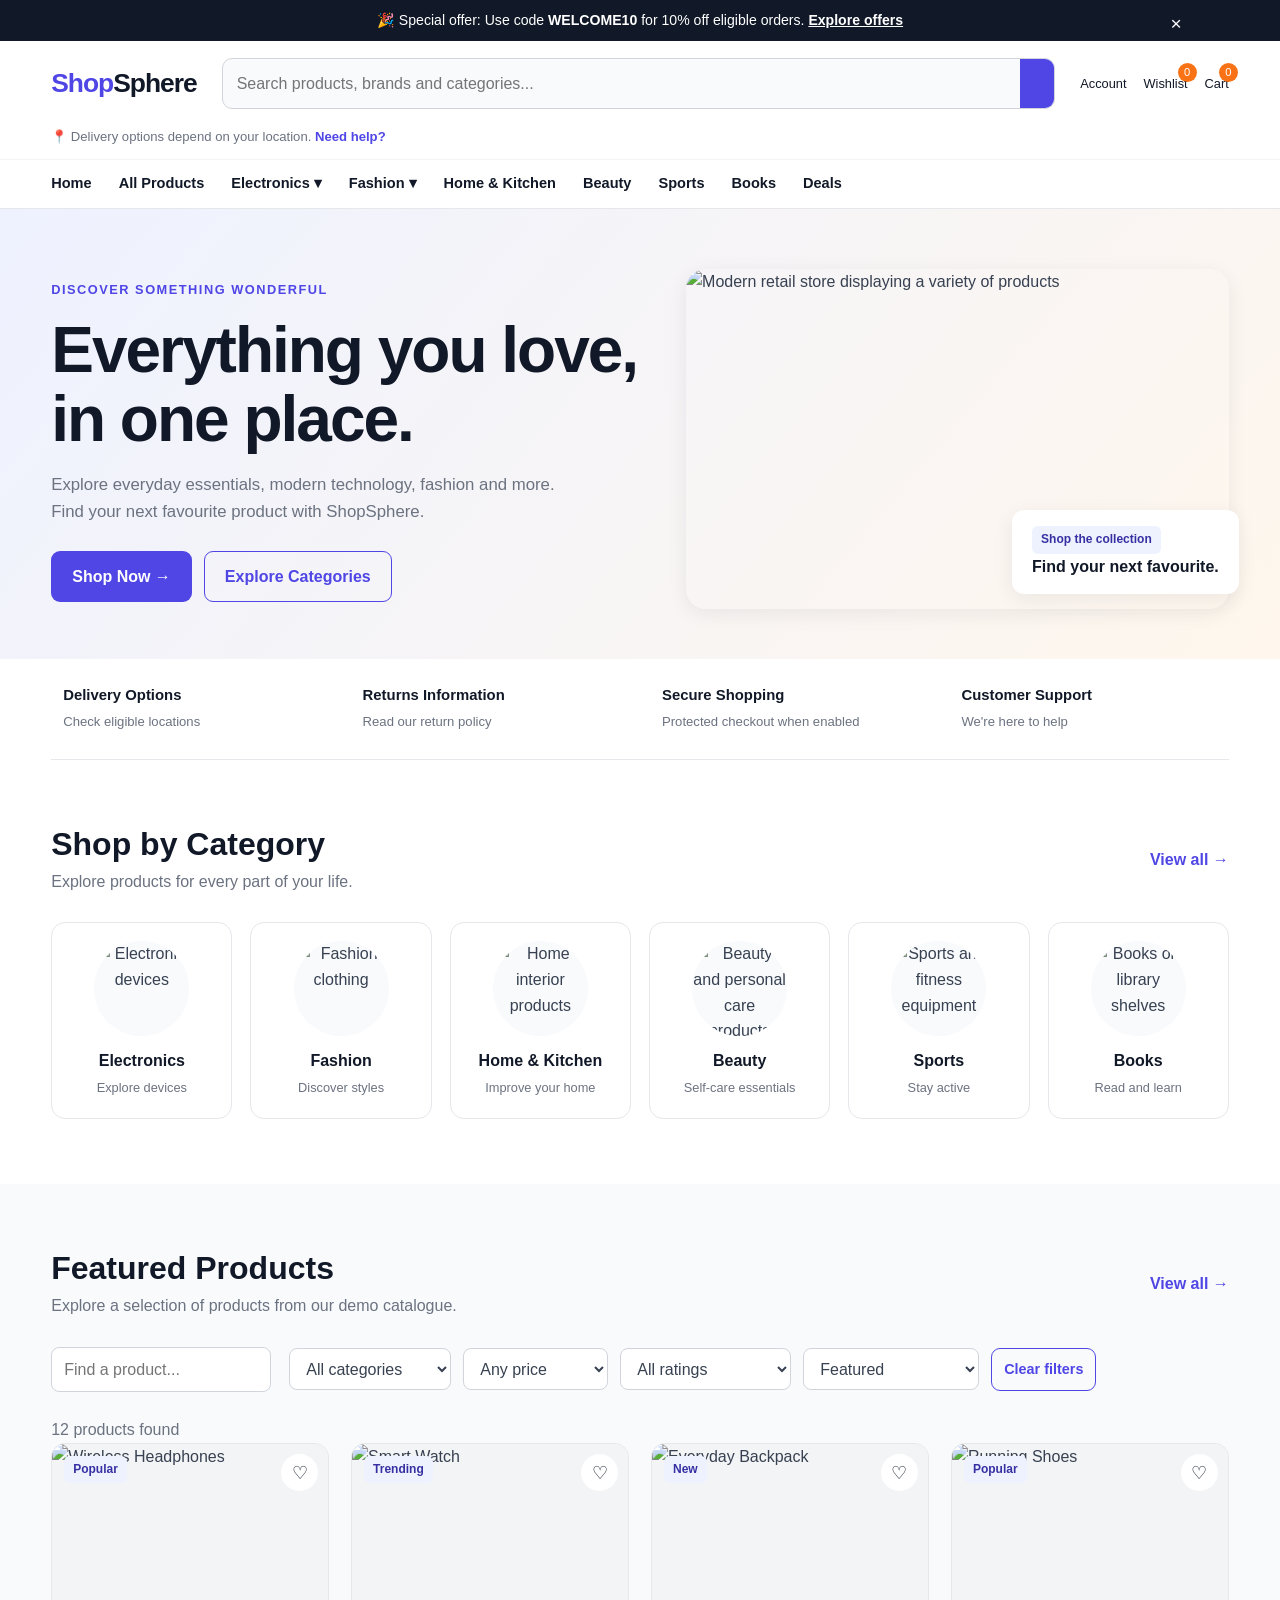
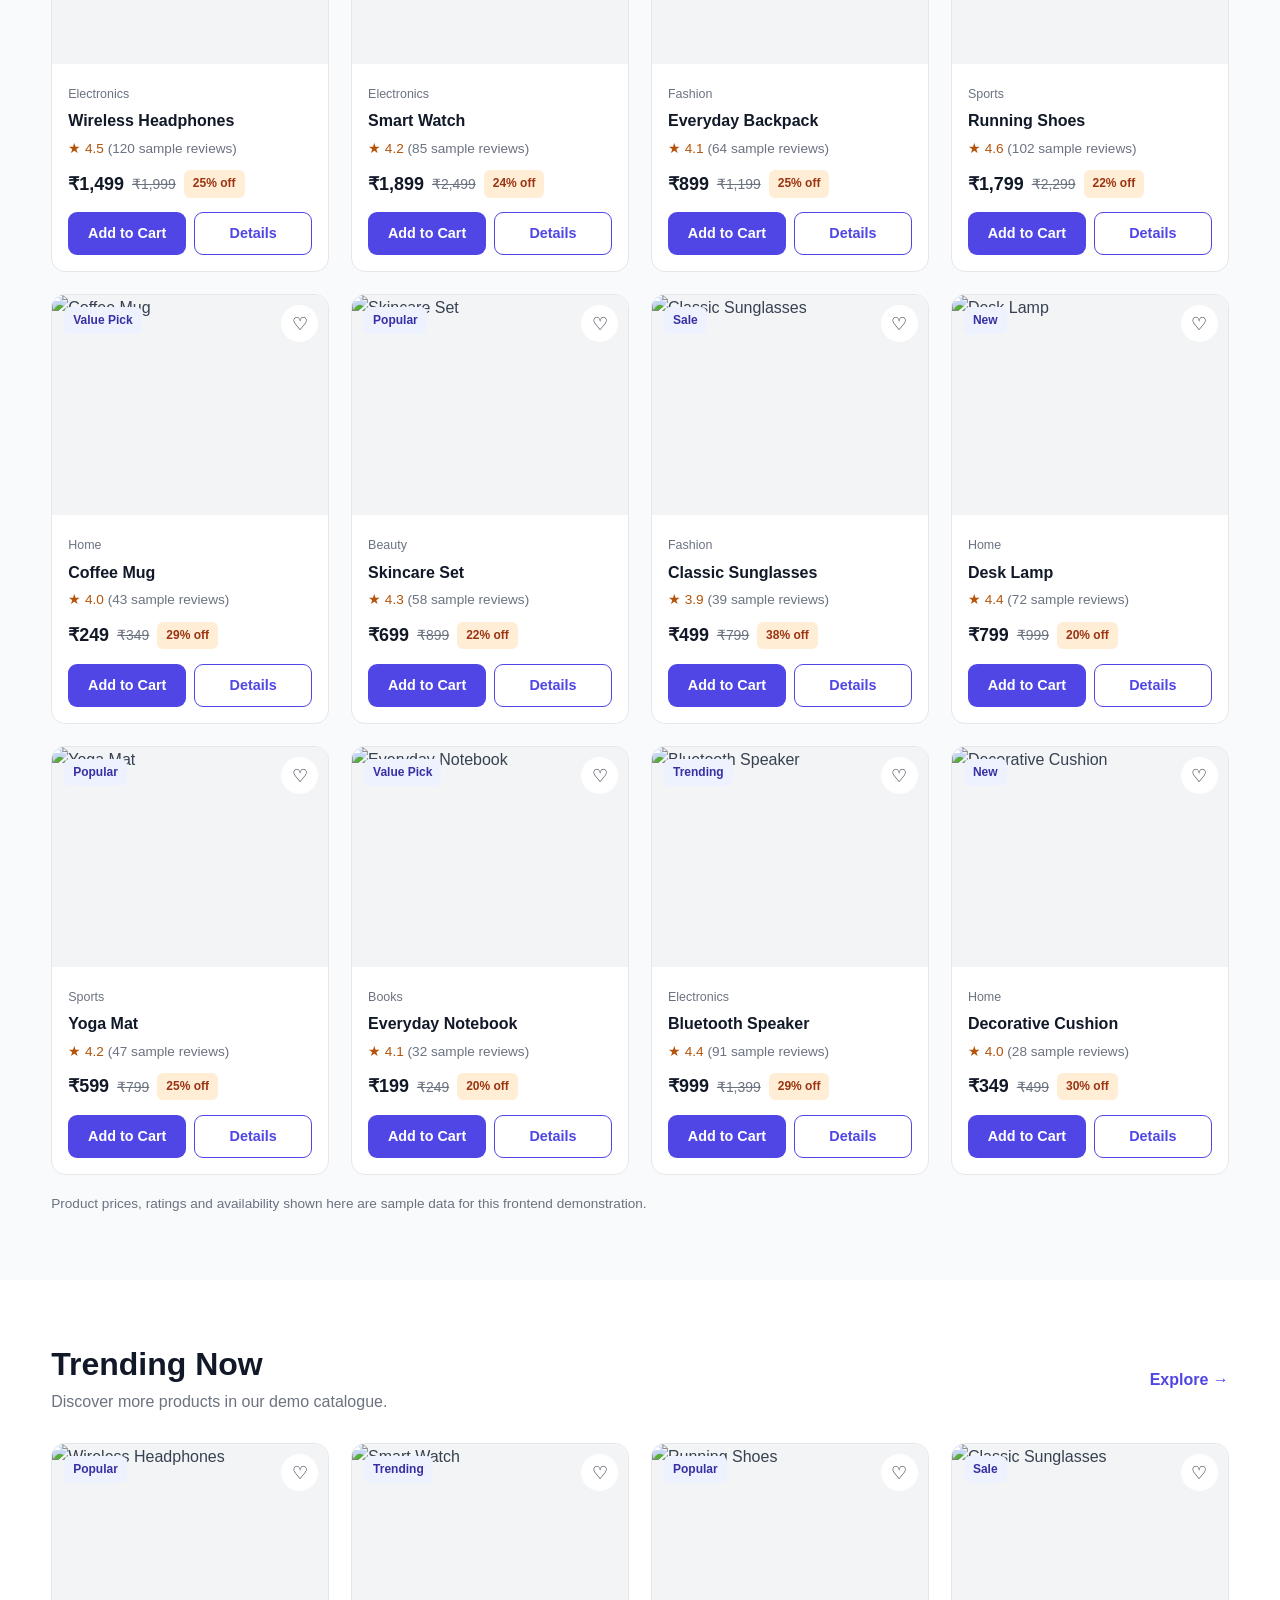
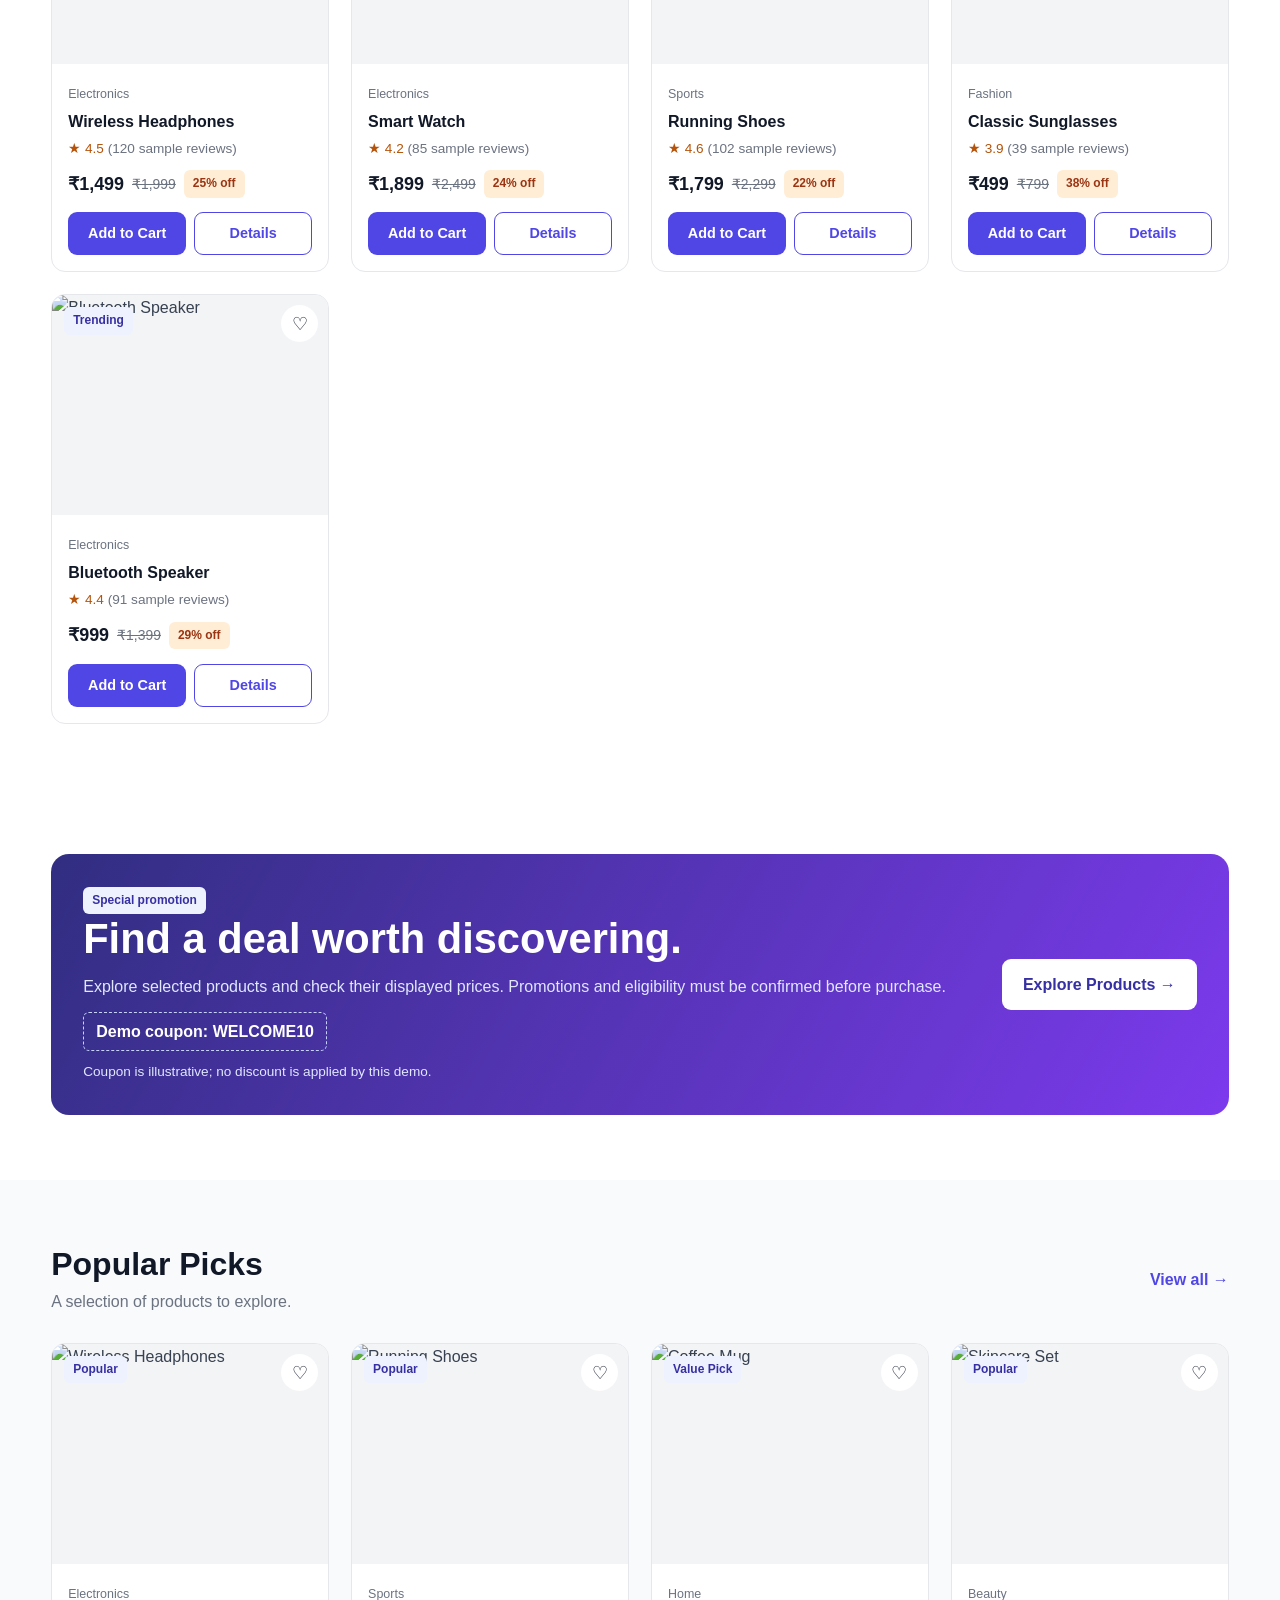
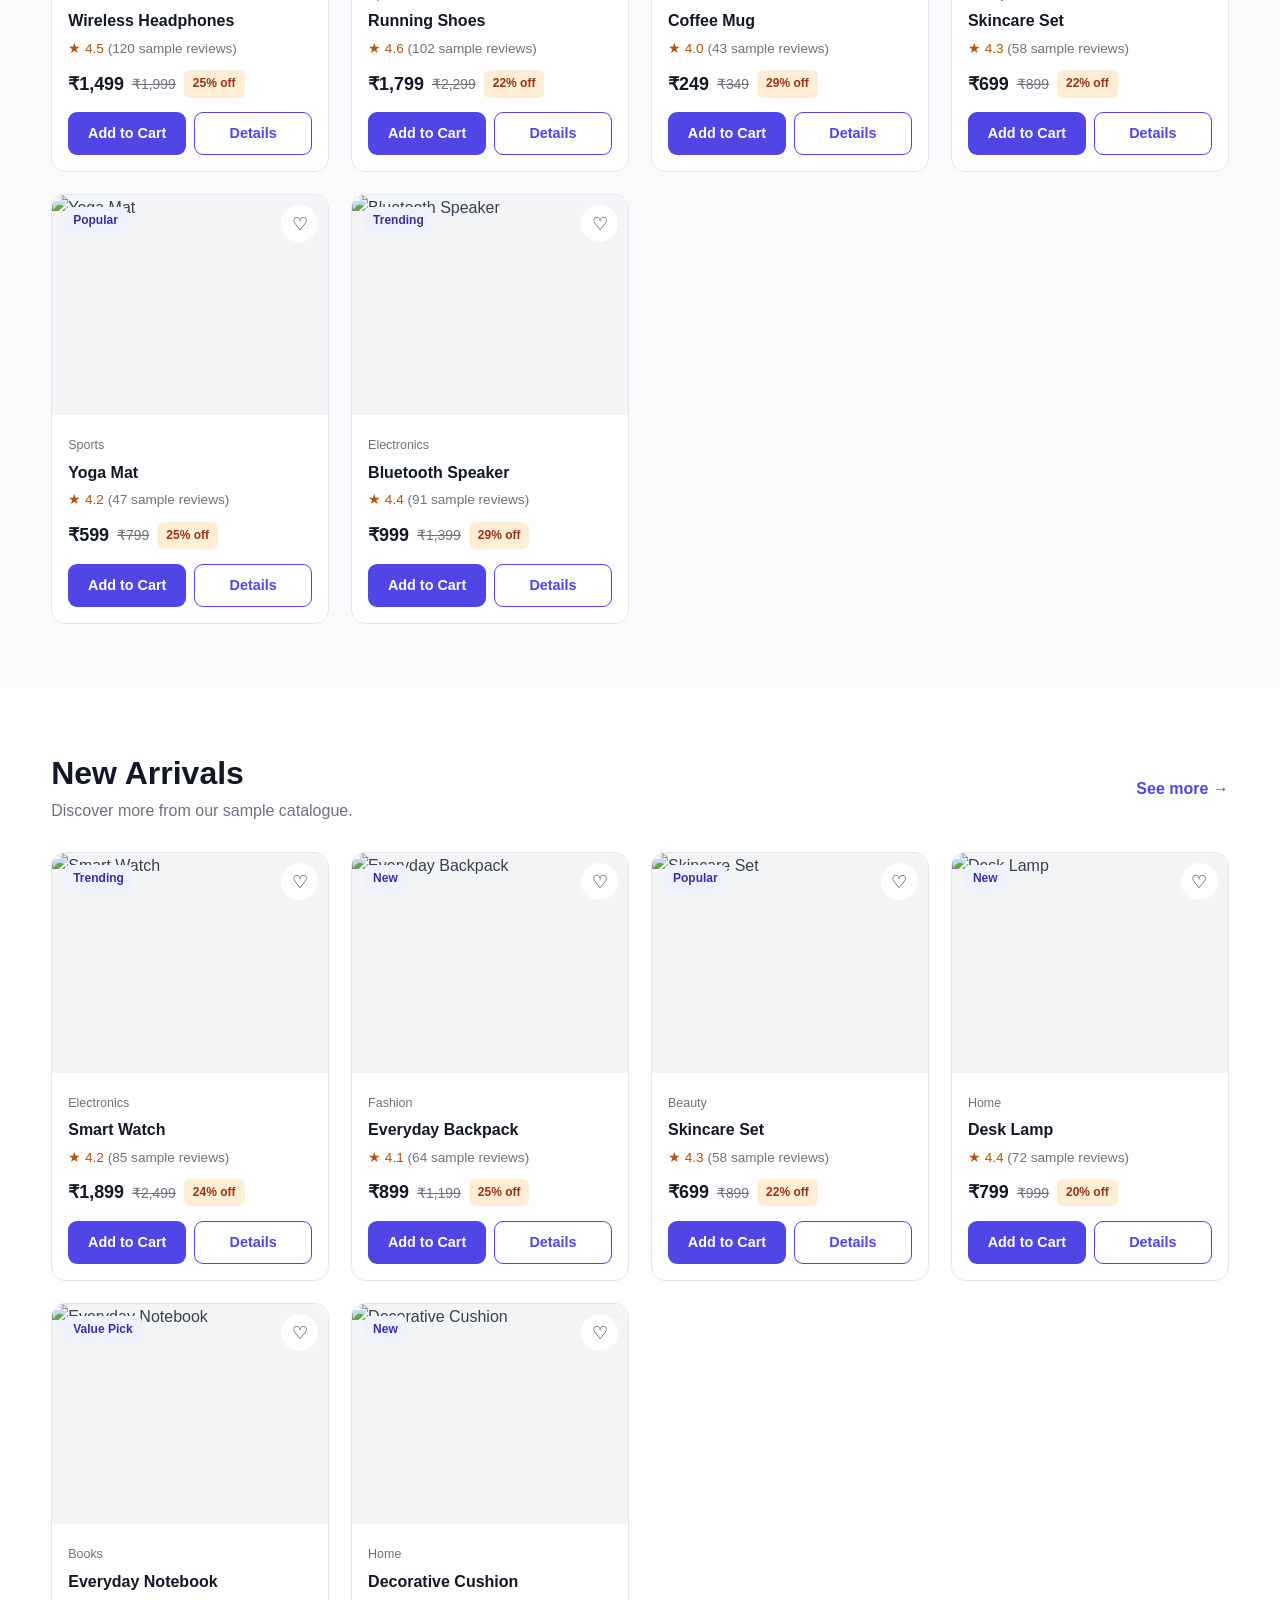
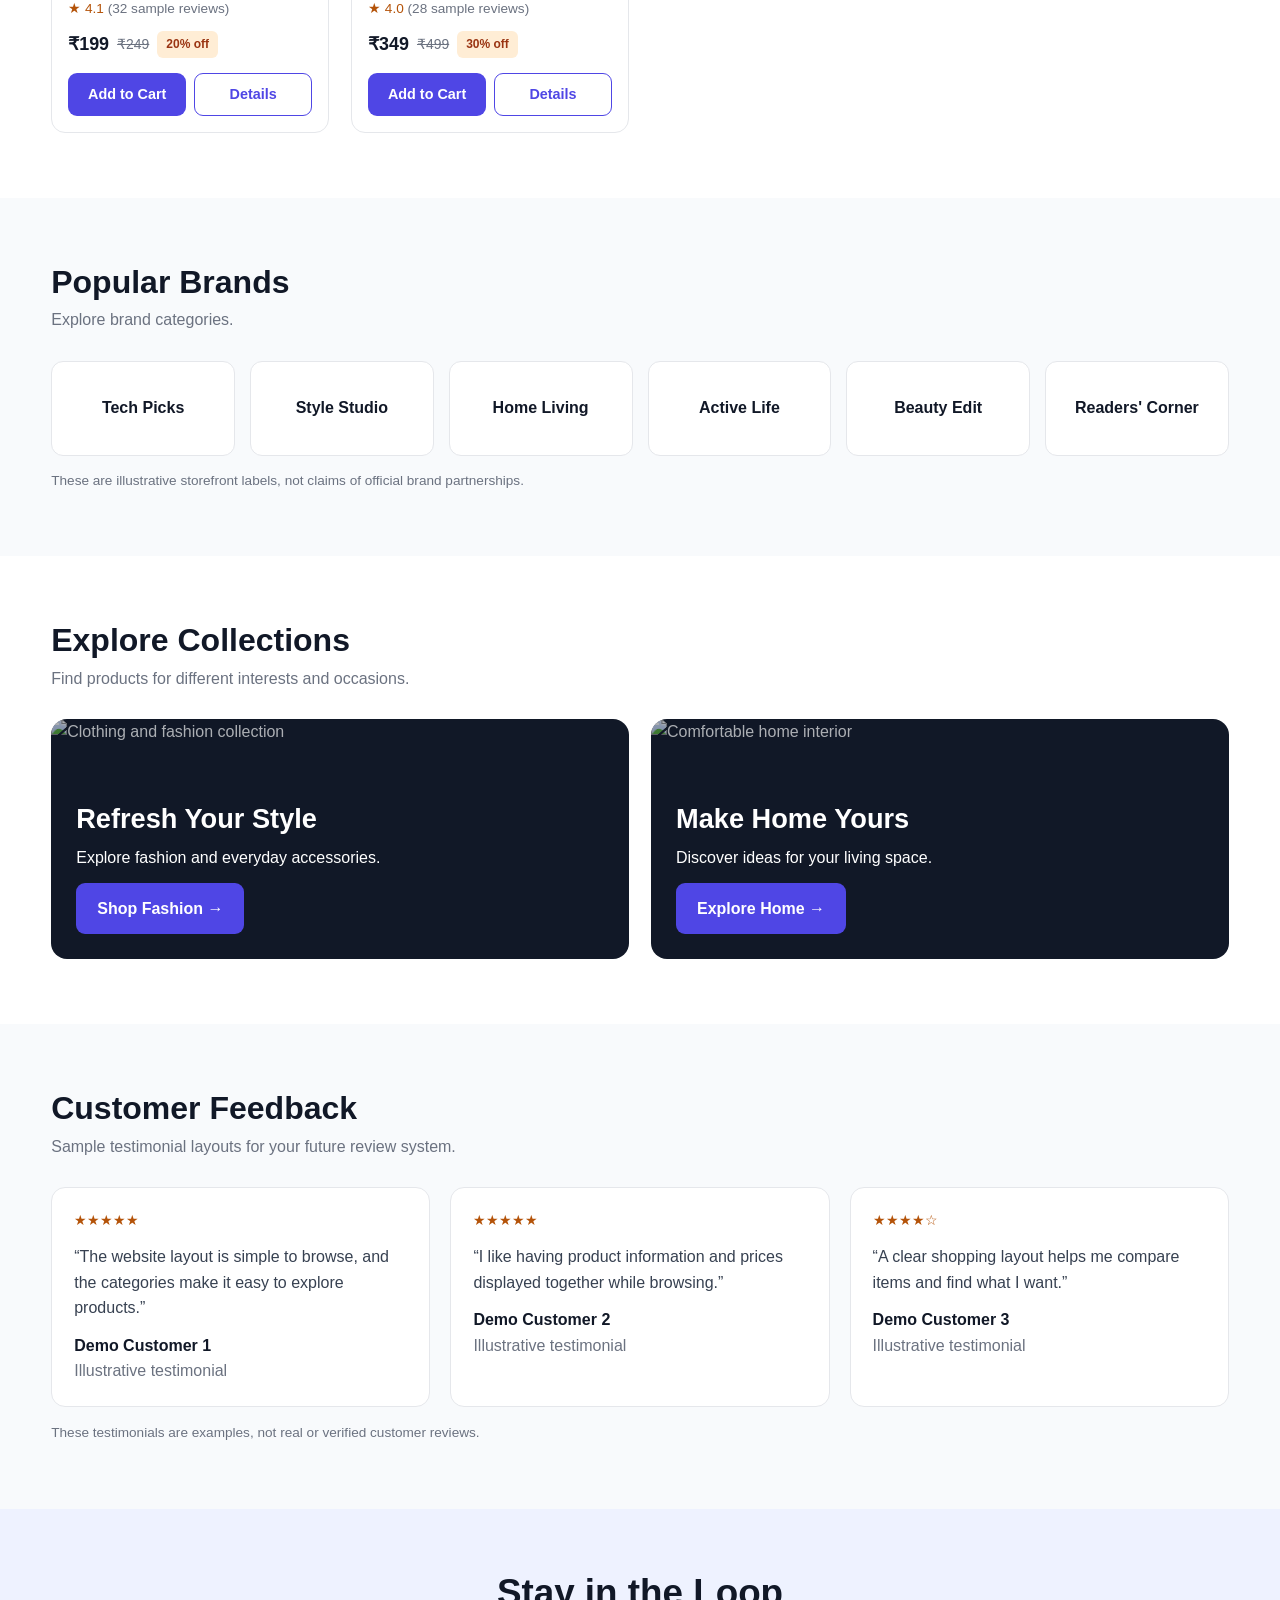
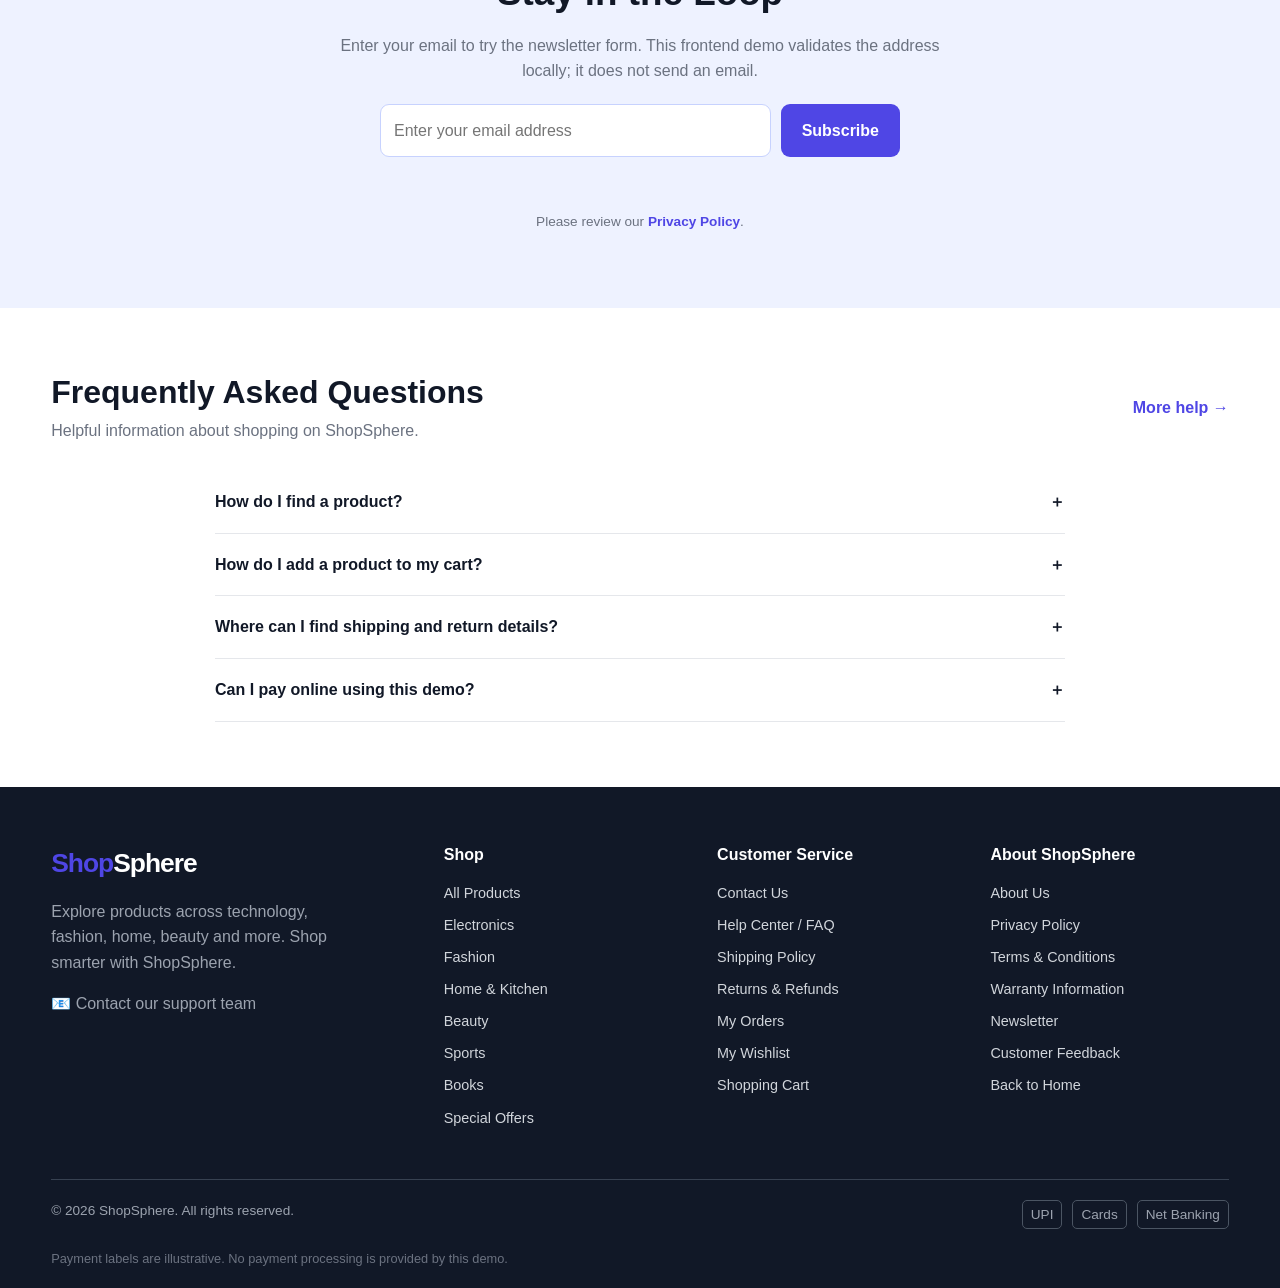
==== index.html @ 448cfe36 "Update index.html" ====
<!DOCTYPE html>
<html lang="en">
<head>
    
<script src="https://unpkg.com/lucide@latest"></script>
  <meta charset="UTF-8">
  <meta name="viewport" content="width=device-width, initial-scale=1.0">
  <meta name="description" content="ShopSphere - Discover electronics, fashion, home essentials, beauty products and more at great prices.">
  <meta name="theme-color" content="#111827">
  <title>ShopSphere | Shop Everything You Love</title>
  <link rel="icon" href="assets/favicon.png" type="image/png">

  <style>
    /* =========================
       1. GLOBAL FOUNDATION
    ========================= */
    :root {
      --primary: #4f46e5;
      --primary-dark: #3730a3;
      --secondary: #f97316;
      --dark: #111827;
      --text: #374151;
      --muted: #6b7280;
      --light: #f8fafc;
      --border: #e5e7eb;
      --white: #ffffff;
      --success: #15803d;
      --danger: #dc2626;
      --radius: 14px;
      --shadow: 0 5px 20px rgba(15, 23, 42, 0.07);
    }

    * {
      box-sizing: border-box;
      margin: 0;
      padding: 0;
    }

    html {
      scroll-behavior: smooth;
      scroll-padding-top: 100px;
    }

    body {
      font-family: Arial, Helvetica, sans-serif;
      color: var(--text);
      background: var(--white);
      line-height: 1.6;
    }

    body, button, input, select {
      font-size: 16px;
    }

    img {
      display: block;
      max-width: 100%;
    }

    a {
      color: inherit;
      text-decoration: none;
    }

    button, input, select {
      font: inherit;
    }

    button {
      cursor: pointer;
    }

    button:focus-visible,
    a:focus-visible,
    input:focus-visible,
    select:focus-visible {
      outline: 3px solid #818cf8;
      outline-offset: 3px;
    }

    .container {
      width: min(1200px, 92%);
      margin-inline: auto;
    }

    .section {
      padding: 65px 0;
    }

    .section-heading {
      display: flex;
      justify-content: space-between;
      align-items: center;
      gap: 15px;
      margin-bottom: 28px;
    }

    .section-heading h2 {
      color: var(--dark);
      font-size: clamp(1.45rem, 3vw, 2rem);
      line-height: 1.2;
    }

    .section-heading p {
      color: var(--muted);
      margin-top: 6px;
    }

    .text-link {
      color: var(--primary);
      font-weight: 700;
      white-space: nowrap;
    }

    .text-link:hover {
      text-decoration: underline;
    }

    .btn {
      display: inline-flex;
      align-items: center;
      justify-content: center;
      gap: 8px;
      padding: 12px 20px;
      border: 1px solid transparent;
      border-radius: 9px;
      background: var(--primary);
      color: var(--white);
      font-weight: 700;
      transition: background .2s, transform .2s;
    }

    .btn:hover {
      background: var(--primary-dark);
      transform: translateY(-1px);
    }

    .btn-outline {
      background: transparent;
      color: var(--primary);
      border-color: var(--primary);
    }

    .btn-outline:hover {
      background: var(--primary);
      color: white;
    }

    .btn-small {
      padding: 9px 12px;
      font-size: .9rem;
    }

    .badge {
      display: inline-block;
      padding: 4px 9px;
      border-radius: 6px;
      background: #eef2ff;
      color: var(--primary-dark);
      font-size: .75rem;
      font-weight: 700;
    }

    .sale-badge {
      background: #ffedd5;
      color: #9a3412;
    }

    .muted {
      color: var(--muted);
    }

    .hidden {
      display: none !important;
    }

    .sr-only {
      position: absolute;
      width: 1px;
      height: 1px;
      padding: 0;
      margin: -1px;
      overflow: hidden;
      clip: rect(0, 0, 0, 0);
      white-space: nowrap;
      border: 0;
    }

    /* =========================
       2. ANNOUNCEMENT BAR
    ========================= */
    .announcement {
      padding: 9px 4%;
      text-align: center;
      background: var(--dark);
      color: white;
      font-size: .88rem;
    }

    .announcement a {
      text-decoration: underline;
      font-weight: 700;
    }

    .announcement-inner {
      position: relative;
      padding-inline: 28px;
    }

    .announcement-close {
      position: absolute;
      right: 0;
      top: 0;
      border: 0;
      color: white;
      background: transparent;
      font-size: 1.2rem;
    }

    /* =========================
       3. HEADER AND SEARCH
    ========================= */
    .site-header {
      position: sticky;
      top: 0;
      z-index: 100;
      background: white;
      border-bottom: 1px solid var(--border);
    }

    .header-main {
      display: flex;
      align-items: center;
      gap: 25px;
      padding-block: 17px;
    }

    .logo {
      flex-shrink: 0;
      color: var(--primary);
      font-size: 1.65rem;
      font-weight: 900;
      letter-spacing: -1px;
    }

    .logo span {
      color: var(--dark);
    }

    .search-wrap {
      position: relative;
      flex: 1;
    }

    .search-form {
      display: flex;
      border: 1px solid #d1d5db;
      border-radius: 10px;
      overflow: hidden;
      background: #f9fafb;
    }

    .search-form input {
      width: 100%;
      min-width: 0;
      padding: 12px 14px;
      border: 0;
      outline: 0;
      background: transparent;
    }

    .search-form button {
      padding: 0 17px;
      border: 0;
      background: var(--primary);
      color: white;
    }

    .search-suggestions {
      position: absolute;
      top: calc(100% + 5px);
      left: 0;
      right: 0;
      z-index: 120;
      background: white;
      border: 1px solid var(--border);
      border-radius: 10px;
      box-shadow: var(--shadow);
      overflow: hidden;
    }

    .suggestion {
      display: block;
      width: 100%;
      padding: 12px 15px;
      text-align: left;
      background: white;
      border: 0;
    }

    .suggestion:hover {
      background: var(--light);
    }

    .header-actions {
      display: flex;
      align-items: center;
      gap: 17px;
    }

    .header-action {
      position: relative;
      display: flex;
      flex-direction: column;
      align-items: center;
      gap: 2px;
      font-size: .8rem;
      color: var(--dark);
    }

    .header-action .action-icon {
      font-size: 1.35rem;
    }

    .count {
      position: absolute;
      top: -9px;
      right: -9px;
      min-width: 19px;
      height: 19px;
      padding-inline: 4px;
      border-radius: 50px;
      background: var(--secondary);
      color: white;
      text-align: center;
      line-height: 19px;
      font-size: .7rem;
    }

    .mobile-menu-toggle {
      display: none;
      border: 0;
      background: transparent;
      font-size: 1.5rem;
    }

    .delivery-strip {
      padding-bottom: 12px;
      color: var(--muted);
      font-size: .82rem;
    }

    /* =========================
       4. CATEGORY NAVIGATION
    ========================= */
    .category-nav {
      border-top: 1px solid #f3f4f6;
    }

    .nav-inner {
      display: flex;
      align-items: center;
      gap: 27px;
      min-height: 48px;
    }

    .nav-inner > a,
    .nav-dropdown > button {
      padding-block: 12px;
      color: var(--dark);
      font-size: .91rem;
      font-weight: 600;
    }

    .nav-inner a:hover,
    .nav-dropdown > button:hover {
      color: var(--primary);
    }

    .nav-dropdown {
      position: relative;
    }

    .nav-dropdown > button {
      background: transparent;
      border: 0;
    }

    .mega-menu {
      position: absolute;
      top: 100%;
      left: 0;
      z-index: 110;
      display: none;
      min-width: 230px;
      padding: 15px;
      background: white;
      border: 1px solid var(--border);
      border-radius: 10px;
      box-shadow: var(--shadow);
    }

    .mega-menu a {
      display: block;
      padding: 8px;
    }

    .nav-dropdown:hover .mega-menu,
    .nav-dropdown:focus-within .mega-menu,
    .nav-dropdown.open .mega-menu {
      display: block;
    }

    /* =========================
       5. HERO BANNER
    ========================= */
    .hero {
      padding: 35px 0 25px;
      background: linear-gradient(130deg, #eef2ff, #fff7ed);
    }

    .hero-content {
      display: grid;
      grid-template-columns: 1.05fr .95fr;
      align-items: center;
      gap: 35px;
      min-height: 390px;
    }

    .hero-copy .eyebrow {
      display: inline-block;
      margin-bottom: 15px;
      color: var(--primary);
      font-weight: 800;
      text-transform: uppercase;
      letter-spacing: 1.5px;
      font-size: .8rem;
    }

    .hero h1 {
      max-width: 600px;
      color: var(--dark);
      font-size: clamp(2.3rem, 5vw, 4.2rem);
      line-height: 1.08;
      letter-spacing: -2px;
    }

    .hero p {
      max-width: 520px;
      margin: 18px 0 25px;
      color: var(--muted);
      font-size: 1.05rem;
    }

    .hero-buttons {
      display: flex;
      flex-wrap: wrap;
      gap: 12px;
    }

    .hero-visual {
      position: relative;
      min-height: 300px;
      display: grid;
      place-items: center;
    }

    .hero-visual img {
      width: 100%;
      height: 340px;
      object-fit: cover;
      border-radius: 20px;
      box-shadow: var(--shadow);
    }

    .hero-offer {
      position: absolute;
      right: -10px;
      bottom: 15px;
      padding: 15px 20px;
      border-radius: 12px;
      background: white;
      box-shadow: var(--shadow);
      color: var(--dark);
      font-weight: 800;
    }

    /* =========================
       6. BENEFITS STRIP
    ========================= */
    .benefits {
      display: grid;
      grid-template-columns: repeat(4, 1fr);
      gap: 20px;
      padding-block: 25px;
      border-bottom: 1px solid var(--border);
    }

    .benefit {
      display: flex;
      align-items: center;
      gap: 12px;
    }

    .benefit-icon {
      font-size: 1.65rem;
    }

    .benefit strong {
      display: block;
      color: var(--dark);
      font-size: .93rem;
    }

    .benefit span:last-child {
      color: var(--muted);
      font-size: .82rem;
    }

    /* =========================
       7. CATEGORY CARDS
    ========================= */
    .category-grid {
      display: grid;
      grid-template-columns: repeat(6, minmax(0, 1fr));
      gap: 18px;
    }

    .category-card {
      padding: 18px 10px;
      text-align: center;
      border: 1px solid var(--border);
      border-radius: var(--radius);
      transition: transform .2s, box-shadow .2s;
    }

    .category-card:hover {
      transform: translateY(-4px);
      box-shadow: var(--shadow);
    }

    .category-card img {
      width: 95px;
      height: 95px;
      margin: 0 auto 12px;
      object-fit: cover;
      border-radius: 50%;
      background: var(--light);
    }

    .category-card strong {
      display: block;
      color: var(--dark);
    }

    .category-card span {
      color: var(--muted);
      font-size: .8rem;
    }

    /* =========================
       8. PRODUCTS AND FILTERS
    ========================= */
    .soft-section {
      background: var(--light);
    }

    .product-controls {
      display: flex;
      flex-wrap: wrap;
      gap: 12px;
      align-items: center;
      margin-bottom: 25px;
    }

    .product-controls input,
    .product-controls select {
      min-height: 42px;
      padding: 9px 12px;
      border: 1px solid #d1d5db;
      border-radius: 8px;
      background: white;
      color: var(--text);
    }

    .product-controls input {
      width: min(100%, 220px);
    }

    .product-grid {
      display: grid;
      grid-template-columns: repeat(4, minmax(0, 1fr));
      gap: 22px;
    }

    .product-card {
      position: relative;
      min-width: 0;
      overflow: hidden;
      border: 1px solid var(--border);
      border-radius: var(--radius);
      background: white;
      transition: transform .2s, box-shadow .2s;
    }

    .product-card:hover {
      transform: translateY(-4px);
      box-shadow: var(--shadow);
    }

    .product-image-wrap {
      position: relative;
      overflow: hidden;
      background: #f3f4f6;
    }

    .product-image {
      width: 100%;
      height: 220px;
      object-fit: cover;
      transition: transform .3s;
    }

    .product-card:hover .product-image {
      transform: scale(1.04);
    }

    .product-badge {
      position: absolute;
      top: 12px;
      left: 12px;
    }

    .wishlist-button {
      position: absolute;
      top: 10px;
      right: 10px;
      width: 37px;
      height: 37px;
      display: grid;
      place-items: center;
      border: 0;
      border-radius: 50%;
      background: white;
      color: var(--dark);
      font-size: 1.15rem;
    }

    .wishlist-button.active {
      color: #dc2626;
    }

    .product-info {
      padding: 16px;
    }

    .product-category {
      color: var(--muted);
      font-size: .78rem;
      text-transform: capitalize;
    }

    .product-name {
      margin: 5px 0;
      color: var(--dark);
      font-size: 1rem;
      line-height: 1.4;
    }

    .product-name a:hover {
      color: var(--primary);
    }

    .rating {
      color: #b45309;
      font-size: .85rem;
    }

    .rating span {
      color: var(--muted);
    }

    .product-price {
      display: flex;
      flex-wrap: wrap;
      align-items: center;
      gap: 8px;
      margin: 10px 0 14px;
    }

    .current-price {
      color: var(--dark);
      font-size: 1.12rem;
      font-weight: 800;
    }

    .old-price {
      color: var(--muted);
      font-size: .87rem;
      text-decoration: line-through;
    }

    .product-actions {
      display: flex;
      gap: 8px;
    }

    .product-actions .btn {
      flex: 1;
    }

    .empty-state {
      padding: 35px 10px;
      text-align: center;
      color: var(--muted);
    }

    .empty-state h3 {
      color: var(--dark);
      margin-bottom: 8px;
    }

    /* =========================
       9. FLASH SALE
    ========================= */
    .sale-banner {
      display: grid;
      grid-template-columns: 1fr auto;
      align-items: center;
      gap: 25px;
      padding: 32px;
      border-radius: 18px;
      background: linear-gradient(120deg, #312e81, #7c3aed);
      color: white;
    }

    .sale-banner h2 {
      font-size: clamp(1.7rem, 4vw, 2.6rem);
      line-height: 1.2;
    }

    .sale-banner p {
      margin-top: 10px;
      color: #e0e7ff;
    }

    .sale-banner .btn {
      background: white;
      color: var(--primary-dark);
    }

    .coupon {
      display: inline-block;
      margin-top: 12px;
      padding: 6px 12px;
      border: 1px dashed #c7d2fe;
      border-radius: 6px;
      font-weight: 800;
    }

    /* =========================
       10. BRANDS
    ========================= */
    .brand-grid {
      display: grid;
      grid-template-columns: repeat(6, 1fr);
      gap: 15px;
    }

    .brand-card {
      display: grid;
      place-items: center;
      min-height: 95px;
      padding: 15px;
      border: 1px solid var(--border);
      border-radius: 12px;
      background: white;
      color: var(--dark);
      font-size: 1rem;
      font-weight: 800;
      text-align: center;
    }

    .brand-card:hover {
      border-color: var(--primary);
      color: var(--primary);
    }

    /* =========================
       11. COLLECTION BANNERS
    ========================= */
    .collection-grid {
      display: grid;
      grid-template-columns: repeat(2, minmax(0, 1fr));
      gap: 22px;
    }

    .collection-card {
      position: relative;
      min-height: 240px;
      display: flex;
      align-items: end;
      padding: 25px;
      overflow: hidden;
      border-radius: 16px;
      color: white;
      background: var(--dark);
    }

    .collection-card img {
      position: absolute;
      inset: 0;
      width: 100%;
      height: 100%;
      object-fit: cover;
      opacity: .65;
      transition: transform .3s;
    }

    .collection-card:hover img {
      transform: scale(1.04);
    }

    .collection-copy {
      position: relative;
      z-index: 1;
    }

    .collection-copy h3 {
      font-size: 1.7rem;
    }

    .collection-copy p {
      margin: 5px 0 12px;
    }

    /* =========================
       12. REVIEWS
    ========================= */
    .review-grid {
      display: grid;
      grid-template-columns: repeat(3, minmax(0, 1fr));
      gap: 20px;
    }

    .review-card {
      padding: 22px;
      border: 1px solid var(--border);
      border-radius: var(--radius);
      background: white;
    }

    .review-card blockquote {
      margin: 12px 0;
      color: var(--text);
    }

    .review-author {
      color: var(--dark);
      font-weight: 700;
    }

    /* =========================
       13. NEWSLETTER
    ========================= */
    .newsletter {
      padding: 55px 20px;
      background: #eef2ff;
      text-align: center;
    }

    .newsletter h2 {
      color: var(--dark);
      font-size: clamp(1.6rem, 3vw, 2.3rem);
    }

    .newsletter p {
      max-width: 600px;
      margin: 10px auto 20px;
      color: var(--muted);
    }

    .newsletter-form {
      display: flex;
      gap: 10px;
      width: min(100%, 520px);
      margin: 0 auto;
    }

    .newsletter-form input {
      flex: 1;
      min-width: 0;
      padding: 13px;
      border: 1px solid #c7d2fe;
      border-radius: 9px;
      background: white;
    }

    .form-message {
      min-height: 24px;
      margin-top: 12px;
      font-size: .9rem;
    }

    /* =========================
       14. FAQ
    ========================= */
    .faq-list {
      max-width: 850px;
      margin: 0 auto;
    }

    .faq-item {
      border-bottom: 1px solid var(--border);
    }

    .faq-question {
      width: 100%;
      display: flex;
      justify-content: space-between;
      gap: 20px;
      padding: 18px 0;
      border: 0;
      background: transparent;
      color: var(--dark);
      text-align: left;
      font-weight: 700;
    }

    .faq-answer {
      padding: 0 0 18px;
      color: var(--muted);
    }

    /* =========================
       15. FOOTER
    ========================= */
    .site-footer {
      padding-top: 55px;
      background: #111827;
      color: #d1d5db;
    }

    .footer-grid {
      display: grid;
      grid-template-columns: 1.5fr repeat(3, 1fr);
      gap: 35px;
      padding-bottom: 40px;
    }

    .footer-brand .logo span {
      color: white;
    }

    .footer-brand p {
      max-width: 300px;
      margin-top: 15px;
      color: #9ca3af;
    }

    .footer-column h3 {
      margin-bottom: 15px;
      color: white;
      font-size: 1rem;
    }

    .footer-column a {
      display: block;
      width: fit-content;
      margin: 9px 0;
      color: #d1d5db;
      font-size: .9rem;
    }

    .footer-column a:hover {
      color: white;
      text-decoration: underline;
    }

    .footer-bottom {
      display: flex;
      justify-content: space-between;
      flex-wrap: wrap;
      gap: 15px;
      padding: 20px 0;
      border-top: 1px solid #374151;
      color: #9ca3af;
      font-size: .85rem;
    }

    .payment-methods {
      display: flex;
      flex-wrap: wrap;
      gap: 10px;
    }

    .payment-methods span {
      padding: 3px 8px;
      border: 1px solid #4b5563;
      border-radius: 5px;
    }

    .back-to-top {
      position: fixed;
      right: 20px;
      bottom: 20px;
      z-index: 90;
      width: 45px;
      height: 45px;
      border: 0;
      border-radius: 50%;
      background: var(--primary);
      color: white;
      font-size: 1.3rem;
      box-shadow: var(--shadow);
    }

    .toast {
      position: fixed;
      left: 50%;
      bottom: 25px;
      z-index: 200;
      max-width: 90%;
      padding: 12px 20px;
      border-radius: 10px;
      background: var(--dark);
      color: white;
      box-shadow: var(--shadow);
      transform: translateX(-50%);
    }

    /* =========================
       16. RESPONSIVE DESIGN
    ========================= */
    @media (max-width: 1000px) {
      .header-main {
        gap: 15px;
      }

      .header-actions {
        gap: 12px;
      }

      .header-action .action-label {
        display: none;
      }

      .category-grid {
        grid-template-columns: repeat(3, 1fr);
      }

      .product-grid {
        grid-template-columns: repeat(3, minmax(0, 1fr));
      }

      .brand-grid {
        grid-template-columns: repeat(3, 1fr);
      }

      .nav-inner {
        gap: 17px;
      }
    }

    @media (max-width: 700px) {
      .section {
        padding: 45px 0;
      }

      .header-main {
        flex-wrap: wrap;
      }

      .logo {
        font-size: 1.4rem;
      }

      .mobile-menu-toggle {
        display: block;
      }

      .header-actions {
        margin-left: auto;
      }

      .search-wrap {
        order: 3;
        flex-basis: 100%;
      }

      .delivery-strip {
        display: none;
      }

      .category-nav {
        display: none;
      }

      .category-nav.mobile-open {
        display: block;
      }

      .nav-inner {
        align-items: stretch;
        flex-direction: column;
        gap: 0;
        padding-block: 10px;
      }

      .nav-inner > a,
      .nav-dropdown > button {
        display: block;
        width: 100%;
        padding: 10px 0;
        text-align: left;
      }

      .mega-menu {
        position: static;
        box-shadow: none;
        border-radius: 0;
      }

      .hero-content {
        grid-template-columns: 1fr;
        gap: 25px;
        padding-block: 15px;
      }

      .hero-visual img {
        height: 260px;
      }

      .hero-offer {
        right: 8px;
      }

      .benefits {
        grid-template-columns: repeat(2, 1fr);
        gap: 20px 12px;
      }

      .product-grid {
        grid-template-columns: repeat(2, minmax(0, 1fr));
        gap: 12px;
      }

      .product-image {
        height: 175px;
      }

      .product-info {
        padding: 11px;
      }

      .product-actions {
        flex-direction: column;
      }

      .category-grid {
        grid-template-columns: repeat(3, minmax(0, 1fr));
        gap: 10px;
      }

      .category-card img {
        width: 65px;
        height: 65px;
      }

      .sale-banner {
        grid-template-columns: 1fr;
        padding: 25px;
      }

      .collection-grid,
      .review-grid {
        grid-template-columns: 1fr;
      }

      .footer-grid {
        grid-template-columns: repeat(2, minmax(0, 1fr));
        gap: 25px;
      }

      .footer-brand {
        grid-column: 1 / -1;
      }

      .newsletter-form {
        flex-direction: column;
      }
    }

    @media (max-width: 380px) {
      .header-actions {
        gap: 10px;
      }

      .header-action .action-icon {
        font-size: 1.15rem;
      }

      .product-grid {
        grid-template-columns: 1fr;
      }

      .product-image {
        height: 240px;
      }

      .category-grid {
        grid-template-columns: repeat(2, 1fr);
      }

      .brand-grid {
        grid-template-columns: repeat(2, 1fr);
      }

      .footer-grid {
        grid-template-columns: 1fr;
      }
    }

    @media (prefers-reduced-motion: reduce) {
      *,
      *::before,
      *::after {
        scroll-behavior: auto !important;
        transition-duration: .01ms !important;
        animation-duration: .01ms !important;
      }
    }
  </style>
</head>

<body>
  <a class="sr-only" href="#main-content">Skip to main content</a>

  <!-- 1. ANNOUNCEMENT BAR -->
  <div class="announcement" id="announcement">
    <div class="container announcement-inner">
      🎉 Special offer: Use code <strong>WELCOME10</strong> for 10% off eligible orders.
      <a href="#deals">Explore offers</a>
      <button class="announcement-close" id="close-announcement"
        aria-label="Close announcement">×</button>
    </div>
  </div>

  <!-- 2. HEADER -->
  <header class="site-header">
    <div class="container header-main">
      <button class="mobile-menu-toggle" id="mobile-menu-toggle"
        aria-label="Open navigation menu" aria-expanded="false"
        aria-controls="category-nav">☰</button>

      <a href="index.html" class="logo" aria-label="ShopSphere homepage">
        Shop<span>Sphere</span>
      </a>

      <div class="search-wrap">
        <form class="search-form" id="search-form" role="search">
          <label class="sr-only" for="site-search">Search products</label>
          <input id="site-search" type="search"
            placeholder="Search products, brands and categories..."
            autocomplete="off">
         <button type="submit" aria-label="Search">
  <i data-lucide="search"></i>
</button>
        </form>
        <div class="search-suggestions hidden" id="search-suggestions"
          role="listbox" aria-label="Search suggestions"></div>
      </div>

      <div class="header-actions">
        <a href="login.html" class="header-action" aria-label="Account">
          <span class="action-icon">
  <i data-lucide="user-round"></i>
</span>
          <span class="action-label">Account</span>
        </a>

        <a href="wishlist.html" class="header-action" aria-label="Wishlist">
         <span class="action-icon">
  <i data-lucide="heart"></i>
</span>
          <span class="count" id="wishlist-count">0</span>
          <span class="action-label">Wishlist</span>
        </a>

        <a href="cart.html" class="header-action" aria-label="Shopping cart">
         <span class="action-icon">
  <i data-lucide="shopping-cart"></i>
</span>
          <span class="count" id="cart-count">0</span>
          <span class="action-label">Cart</span>
        </a>
      </div>
    </div>

    <div class="container delivery-strip">
      📍 Delivery options depend on your location.
      <a href="contact.html" class="text-link">Need help?</a>
    </div>

    <!-- 3. CATEGORY NAVIGATION -->
    <nav class="category-nav" id="category-nav"
      aria-label="Main navigation">
      <div class="container nav-inner">
        <a href="index.html" aria-current="page">Home</a>
        <a href="products.html">All Products</a>

        <div class="nav-dropdown">
          <button type="button" aria-expanded="false">Electronics ▾</button>
          <div class="mega-menu">
            <a href="products.html?category=electronics">All Electronics</a>
            <a href="products.html?category=electronics">Headphones</a>
            <a href="products.html?category=electronics">Smart Devices</a>
            <a href="products.html?category=electronics">Accessories</a>
          </div>
        </div>

        <div class="nav-dropdown">
          <button type="button" aria-expanded="false">Fashion ▾</button>
          <div class="mega-menu">
            <a href="products.html?category=fashion">All Fashion</a>
            <a href="products.html?category=fashion">Men's Fashion</a>
            <a href="products.html?category=fashion">Women's Fashion</a>
            <a href="products.html?category=fashion">Bags and Accessories</a>
          </div>
        </div>

        <a href="products.html?category=home">Home & Kitchen</a>
        <a href="products.html?category=beauty">Beauty</a>
        <a href="products.html?category=sports">Sports</a>
        <a href="products.html?category=books">Books</a>
        <a href="#deals">Deals</a>
      </div>
    </nav>
  </header>

  <main id="main-content">
    <!-- 4. HERO BANNER -->
    <section class="hero" aria-labelledby="hero-title">
      <div class="container hero-content">
        <div class="hero-copy">
          <span class="eyebrow">Discover something wonderful</span>
          <h1 id="hero-title">Everything you love, in one place.</h1>
          <p>
            Explore everyday essentials, modern technology, fashion and more.
            Find your next favourite product with ShopSphere.
          </p>
          <div class="hero-buttons">
            <a href="#featured" class="btn">Shop Now →</a>
            <a href="#categories" class="btn btn-outline">
              Explore Categories
            </a>
          </div>
        </div>

        <div class="hero-visual">
          <img
            src="https://images.unsplash.com/photo-1441986300917-64674bd600d8?auto=format&fit=crop&w=1000&q=80"
            alt="Modern retail store displaying a variety of products"
            fetchpriority="high">
          <div class="hero-offer">
            <span class="badge">Shop the collection</span>
            <div>Find your next favourite.</div>
          </div>
        </div>
      </div>
    </section>

    <!-- 5. SHOPPING BENEFITS -->
    <div class="container benefits" aria-label="Shopping benefits">
      <div class="benefit">
        <span class="benefit-icon"><i data-lucide="truck"></i></span>
        <div>
          <strong>Delivery Options</strong>
          <span>Check eligible locations</span>
        </div>
      </div>
      <div class="benefit">
       <span class="benefit-icon"><i data-lucide="package-check"></i></span>
        <div>
          <strong>Returns Information</strong>
          <span>Read our return policy</span>
        </div>
      </div>
      <div class="benefit">
        <span class="benefit-icon"><i data-lucide="shield-check"></i></span>
        <div>
          <strong>Secure Shopping</strong>
          <span>Protected checkout when enabled</span>
        </div>
      </div>
      <div class="benefit">
        <span class="benefit-icon"><i data-lucide="messages-square"></i></span>
        <div>
          <strong>Customer Support</strong>
          <span>We're here to help</span>
        </div>
      </div>
    </div>

    <!-- 6. SHOPPING CATEGORIES -->
    <section class="section container" id="categories"
      aria-labelledby="categories-title">
      <div class="section-heading">
        <div>
          <h2 id="categories-title">Shop by Category</h2>
          <p>Explore products for every part of your life.</p>
        </div>
        <a class="text-link" href="products.html">View all →</a>
      </div>

      <div class="category-grid">
        <a class="category-card" href="products.html?category=electronics">
          <img loading="lazy"
            src="https://images.unsplash.com/photo-1498049794561-7780e7231661?auto=format&fit=crop&w=300&q=80"
            alt="Electronic devices">
          <strong>Electronics</strong>
          <span>Explore devices</span>
        </a>

        <a class="category-card" href="products.html?category=fashion">
          <img loading="lazy"
            src="https://images.unsplash.com/photo-1483985988355-763728e1935b?auto=format&fit=crop&w=300&q=80"
            alt="Fashion clothing">
          <strong>Fashion</strong>
          <span>Discover styles</span>
        </a>

        <a class="category-card" href="products.html?category=home">
          <img loading="lazy"
            src="https://images.unsplash.com/photo-1616486338812-3dadae4b4ace?auto=format&fit=crop&w=300&q=80"
            alt="Home interior products">
          <strong>Home & Kitchen</strong>
          <span>Improve your home</span>
        </a>

        <a class="category-card" href="products.html?category=beauty">
          <img loading="lazy"
            src="https://images.unsplash.com/photo-1596462502278-27bfdc403348?auto=format&fit=crop&w=300&q=80"
            alt="Beauty and personal care products">
          <strong>Beauty</strong>
          <span>Self-care essentials</span>
        </a>

        <a class="category-card" href="products.html?category=sports">
          <img loading="lazy"
            src="https://images.unsplash.com/photo-1517836357463-d25dfeac3438?auto=format&fit=crop&w=300&q=80"
            alt="Sports and fitness equipment">
          <strong>Sports</strong>
          <span>Stay active</span>
        </a>

        <a class="category-card" href="products.html?category=books">
          <img loading="lazy"
            src="https://images.unsplash.com/photo-1507842217343-583bb7270b66?auto=format&fit=crop&w=300&q=80"
            alt="Books on library shelves">
          <strong>Books</strong>
          <span>Read and learn</span>
        </a>
      </div>
    </section>

    <!-- 7. FEATURED PRODUCTS -->
    <section class="section soft-section" id="featured"
      aria-labelledby="featured-title">
      <div class="container">
        <div class="section-heading">
          <div>
            <h2 id="featured-title">Featured Products</h2>
            <p>Explore a selection of products from our demo catalogue.</p>
          </div>
          <a href="products.html" class="text-link">View all →</a>
        </div>

        <div class="product-controls" aria-label="Product filters">
          <label>
            <span class="sr-only">Search products by name</span>
            <input id="product-search" type="search"
              placeholder="Find a product...">
          </label>

          <label>
            <span class="sr-only">Filter by category</span>
            <select id="category-filter">
              <option value="all">All categories</option>
              <option value="electronics">Electronics</option>
              <option value="fashion">Fashion</option>
              <option value="home">Home & Kitchen</option>
              <option value="beauty">Beauty</option>
              <option value="sports">Sports</option>
              <option value="books">Books</option>
            </select>
          </label>

          <label>
            <span class="sr-only">Maximum price in rupees</span>
            <select id="price-filter">
              <option value="all">Any price</option>
              <option value="500">Under ₹500</option>
              <option value="1000">Under ₹1,000</option>
              <option value="2000">Under ₹2,000</option>
              <option value="5000">Under ₹5,000</option>
            </select>
          </label>

          <label>
            <span class="sr-only">Minimum rating</span>
            <select id="rating-filter">
              <option value="0">All ratings</option>
              <option value="3">3 stars & above</option>
              <option value="4">4 stars & above</option>
              <option value="4.5">4.5 stars & above</option>
            </select>
          </label>

          <label>
            <span class="sr-only">Sort products</span>
            <select id="sort-products">
              <option value="featured">Featured</option>
              <option value="price-low">Price: Low to High</option>
              <option value="price-high">Price: High to Low</option>
              <option value="rating">Highest Rating</option>
              <option value="name">Name: A to Z</option>
            </select>
          </label>

          <button type="button" class="btn btn-outline btn-small"
            id="clear-filters">Clear filters</button>
        </div>

        <p id="results-count" class="muted" aria-live="polite"></p>

        <div class="product-grid" id="product-grid">
          <!-- JavaScript creates the demo product cards here. -->
        </div>

        <div id="products-empty" class="empty-state hidden">
          <h3>No products found</h3>
          <p>Try changing your search or removing some filters.</p>
          <button class="btn btn-outline" id="empty-clear-filters"
            type="button">Clear filters</button>
        </div>

        <p class="muted" style="margin-top:18px;font-size:.85rem">
          Product prices, ratings and availability shown here are sample data
          for this frontend demonstration.
        </p>
      </div>
    </section>

    <!-- 8. TRENDING PRODUCTS -->
    <section class="section container" id="trending">
      <div class="section-heading">
        <div>
          <h2>Trending Now</h2>
          <p>Discover more products in our demo catalogue.</p>
        </div>
        <a href="products.html?sort=trending" class="text-link">Explore →</a>
      </div>
      <div class="product-grid" id="trending-grid"></div>
    </section>

    <!-- 9. FLASH DEALS -->
    <section class="section container" id="deals">
      <div class="sale-banner">
        <div>
          <span class="badge">Special promotion</span>
          <h2>Find a deal worth discovering.</h2>
          <p>
            Explore selected products and check their displayed prices.
            Promotions and eligibility must be confirmed before purchase.
          </p>
          <div class="coupon">Demo coupon: WELCOME10</div>
          <p style="font-size:.85rem">
            Coupon is illustrative; no discount is applied by this demo.
          </p>
        </div>
        <a href="#featured" class="btn">Explore Products →</a>
      </div>
    </section>

    <!-- 10. BEST SELLERS -->
    <section class="section soft-section" id="best-sellers">
      <div class="container">
        <div class="section-heading">
          <div>
            <h2>Popular Picks</h2>
            <p>A selection of products to explore.</p>
          </div>
          <a href="products.html?sort=popular" class="text-link">
            View all →
          </a>
        </div>
        <div class="product-grid" id="popular-grid"></div>
      </div>
    </section>

    <!-- 11. NEW ARRIVALS -->
    <section class="section container" id="new-arrivals">
      <div class="section-heading">
        <div>
          <h2>New Arrivals</h2>
          <p>Discover more from our sample catalogue.</p>
        </div>
        <a href="products.html?sort=newest" class="text-link">See more →</a>
      </div>
      <div class="product-grid" id="new-grid"></div>
    </section>

    <!-- 12. POPULAR BRANDS -->
    <section class="section soft-section" id="brands">
      <div class="container">
        <div class="section-heading">
          <div>
            <h2>Popular Brands</h2>
            <p>Explore brand categories.</p>
          </div>
        </div>

        <div class="brand-grid">
          <a href="products.html?brand=tech" class="brand-card">Tech Picks</a>
          <a href="products.html?brand=style" class="brand-card">Style Studio</a>
          <a href="products.html?brand=home" class="brand-card">Home Living</a>
          <a href="products.html?brand=active" class="brand-card">Active Life</a>
          <a href="products.html?brand=beauty" class="brand-card">Beauty Edit</a>
          <a href="products.html?brand=books" class="brand-card">Readers' Corner</a>
        </div>
        <p class="muted" style="margin-top:14px;font-size:.85rem">
          These are illustrative storefront labels, not claims of official
          brand partnerships.
        </p>
      </div>
    </section>

    <!-- 13. COLLECTION BANNERS -->
    <section class="section container" id="collections">
      <div class="section-heading">
        <div>
          <h2>Explore Collections</h2>
          <p>Find products for different interests and occasions.</p>
        </div>
      </div>

      <div class="collection-grid">
        <article class="collection-card">
          <img loading="lazy"
            src="https://images.unsplash.com/photo-1490481651871-ab68de25d43d?auto=format&fit=crop&w=900&q=80"
            alt="Clothing and fashion collection">
          <div class="collection-copy">
            <h3>Refresh Your Style</h3>
            <p>Explore fashion and everyday accessories.</p>
            <a href="products.html?category=fashion" class="btn">
              Shop Fashion →
            </a>
          </div>
        </article>

        <article class="collection-card">
          <img loading="lazy"
            src="https://images.unsplash.com/photo-1494438639946-1ebd1d20bf85?auto=format&fit=crop&w=900&q=80"
            alt="Comfortable home interior">
          <div class="collection-copy">
            <h3>Make Home Yours</h3>
            <p>Discover ideas for your living space.</p>
            <a href="products.html?category=home" class="btn">
              Explore Home →
            </a>
          </div>
        </article>
      </div>
    </section>

    <!-- 14. CUSTOMER REVIEWS -->
    <section class="section soft-section" id="reviews">
      <div class="container">
        <div class="section-heading">
          <div>
            <h2>Customer Feedback</h2>
            <p>Sample testimonial layouts for your future review system.</p>
          </div>
        </div>

        <div class="review-grid">
          <article class="review-card">
            <div class="rating" aria-label="Example five-star rating">
              ★★★★★
            </div>
            <blockquote>
              “The website layout is simple to browse, and the categories
              make it easy to explore products.”
            </blockquote>
            <p class="review-author">Demo Customer 1</p>
            <span class="muted">Illustrative testimonial</span>
          </article>

          <article class="review-card">
            <div class="rating" aria-label="Example five-star rating">
              ★★★★★
            </div>
            <blockquote>
              “I like having product information and prices displayed
              together while browsing.”
            </blockquote>
            <p class="review-author">Demo Customer 2</p>
            <span class="muted">Illustrative testimonial</span>
          </article>

          <article class="review-card">
            <div class="rating" aria-label="Example four-star rating">
              ★★★★☆
            </div>
            <blockquote>
              “A clear shopping layout helps me compare items and find
              what I want.”
            </blockquote>
            <p class="review-author">Demo Customer 3</p>
            <span class="muted">Illustrative testimonial</span>
          </article>
        </div>
        <p class="muted" style="margin-top:15px;font-size:.85rem">
          These testimonials are examples, not real or verified customer reviews.
        </p>
      </div>
    </section>

    <!-- 15. NEWSLETTER -->
    <section class="newsletter" id="newsletter">
      <div class="container">
        <h2>Stay in the Loop</h2>
        <p>
          Enter your email to try the newsletter form. This frontend demo
          validates the address locally; it does not send an email.
        </p>

        <form class="newsletter-form" id="newsletter-form">
          <label class="sr-only" for="newsletter-email">Email address</label>
          <input type="email" id="newsletter-email"
            name="email" placeholder="Enter your email address"
            autocomplete="email" required>
          <button class="btn" type="submit">Subscribe</button>
        </form>
        <p class="form-message" id="newsletter-message"
          role="status" aria-live="polite"></p>
        <p style="font-size:.85rem">
          Please review our <a class="text-link"
            href="privacy.html">Privacy Policy</a>.
        </p>
      </div>
    </section>

    <!-- 16. FAQ -->
    <section class="section container" id="faq">
      <div class="section-heading">
        <div>
          <h2>Frequently Asked Questions</h2>
          <p>Helpful information about shopping on ShopSphere.</p>
        </div>
        <a href="faq.html" class="text-link">More help →</a>
      </div>

      <div class="faq-list">
        <article class="faq-item">
          <button class="faq-question" aria-expanded="false"
            aria-controls="faq-answer-1">
            How do I find a product?
            <span aria-hidden="true">＋</span>
          </button>
          <div class="faq-answer hidden" id="faq-answer-1">
            Use the search field, browse a category, or use the product
            filters on this homepage.
          </div>
        </article>

        <article class="faq-item">
          <button class="faq-question" aria-expanded="false"
            aria-controls="faq-answer-2">
            How do I add a product to my cart?
            <span aria-hidden="true">＋</span>
          </button>
          <div class="faq-answer hidden" id="faq-answer-2">
            Select Add to Cart on a product card. This demo stores a local
            cart list in your browser. It does not place an order.
          </div>
        </article>

        <article class="faq-item">
          <button class="faq-question" aria-expanded="false"
            aria-controls="faq-answer-3">
            Where can I find shipping and return details?
            <span aria-hidden="true">＋</span>
          </button>
          <div class="faq-answer hidden" id="faq-answer-3">
            Visit the Shipping Policy and Returns Policy links in the footer.
            Replace the example links with your actual policy pages.
          </div>
        </article>

        <article class="faq-item">
          <button class="faq-question" aria-expanded="false"
            aria-controls="faq-answer-4">
            Can I pay online using this demo?
            <span aria-hidden="true">＋</span>
          </button>
          <div class="faq-answer hidden" id="faq-answer-4">
            No. This is a frontend demonstration. Real payments require a
            trusted payment provider, server-side order verification and
            secure backend processing.
          </div>
        </article>
      </div>
    </section>
  </main>

  <!-- 17. FOOTER -->
  <footer class="site-footer" id="footer">
    <div class="container">
      <div class="footer-grid">
        <div class="footer-brand">
          <a href="index.html" class="logo">
            Shop<span>Sphere</span>
          </a>
          <p>
            Explore products across technology, fashion, home, beauty
            and more. Shop smarter with ShopSphere.
          </p>
          <p>
            <a href="contact.html">📧 Contact our support team</a>
          </p>
        </div>

        <div class="footer-column">
          <h3>Shop</h3>
          <a href="products.html">All Products</a>
          <a href="products.html?category=electronics">Electronics</a>
          <a href="products.html?category=fashion">Fashion</a>
          <a href="products.html?category=home">Home & Kitchen</a>
          <a href="products.html?category=beauty">Beauty</a>
          <a href="products.html?category=sports">Sports</a>
          <a href="products.html?category=books">Books</a>
          <a href="#deals">Special Offers</a>
        </div>

        <div class="footer-column">
          <h3>Customer Service</h3>
          <a href="contact.html">Contact Us</a>
          <a href="faq.html">Help Center / FAQ</a>
          <a href="shipping.html">Shipping Policy</a>
          <a href="returns.html">Returns & Refunds</a>
          <a href="orders.html">My Orders</a>
          <a href="wishlist.html">My Wishlist</a>
          <a href="cart.html">Shopping Cart</a>
        </div>

        <div class="footer-column">
          <h3>About ShopSphere</h3>
          <a href="about.html">About Us</a>
          <a href="privacy.html">Privacy Policy</a>
          <a href="terms.html">Terms & Conditions</a>
          <a href="warranty.html">Warranty Information</a>
          <a href="#newsletter">Newsletter</a>
          <a href="#reviews">Customer Feedback</a>
          <a href="#main-content">Back to Home</a>
        </div>
      </div>

      <div class="footer-bottom">
        <p>© <span id="current-year"></span> ShopSphere. All rights reserved.</p>
        <div class="payment-methods" aria-label="Example payment methods">
          <span>UPI</span>
          <span>Cards</span>
          <span>Net Banking</span>
        </div>
      </div>
      <p class="muted" style="padding-bottom:18px;font-size:.8rem">
        Payment labels are illustrative. No payment processing is provided
        by this demo.
      </p>
    </div>
  </footer>

  <button type="button" class="back-to-top hidden" id="back-to-top"
    aria-label="Back to top">↑</button>

  <div class="toast hidden" id="toast" role="status" aria-live="polite"></div>

  <script>
    "use strict";

    /* =================================
       1. DEMO PRODUCT DATA
       Replace this with real catalogue
       data when your backend is ready.
    ================================= */
    const products = [
      {
        id: 1, name: "Wireless Headphones", category: "electronics",
        price: 1499, oldPrice: 1999, rating: 4.5, reviews: 120,
        badge: "Popular", group: ["featured", "trending", "popular"],
        image: "https://images.unsplash.com/photo-1505740420928-5e560c06d30e?auto=format&fit=crop&w=600&q=80"
      },
      {
        id: 2, name: "Smart Watch", category: "electronics",
        price: 1899, oldPrice: 2499, rating: 4.2, reviews: 85,
        badge: "Trending", group: ["featured", "trending", "new"],
        image: "https://images.unsplash.com/photo-1523275335684-37898b6baf30?auto=format&fit=crop&w=600&q=80"
      },
      {
        id: 3, name: "Everyday Backpack", category: "fashion",
        price: 899, oldPrice: 1199, rating: 4.1, reviews: 64,
        badge: "New", group: ["featured", "new"],
        image: "https://images.unsplash.com/photo-1553062407-98eeb64c6a62?auto=format&fit=crop&w=600&q=80"
      },
      {
        id: 4, name: "Running Shoes", category: "sports",
        price: 1799, oldPrice: 2299, rating: 4.6, reviews: 102,
        badge: "Popular", group: ["featured", "popular", "trending"],
        image: "https://images.unsplash.com/photo-1542291026-7eec264c27ff?auto=format&fit=crop&w=600&q=80"
      },
      {
        id: 5, name: "Coffee Mug", category: "home",
        price: 249, oldPrice: 349, rating: 4.0, reviews: 43,
        badge: "Value Pick", group: ["featured", "popular"],
        image: "https://images.unsplash.com/photo-1514228742587-6b1558fcca3d?auto=format&fit=crop&w=600&q=80"
      },
      {
        id: 6, name: "Skincare Set", category: "beauty",
        price: 699, oldPrice: 899, rating: 4.3, reviews: 58,
        badge: "Popular", group: ["featured", "new", "popular"],
        image: "https://images.unsplash.com/photo-1608248543803-ba4f8c70ae0b?auto=format&fit=crop&w=600&q=80"
      },
      {
        id: 7, name: "Classic Sunglasses", category: "fashion",
        price: 499, oldPrice: 799, rating: 3.9, reviews: 39,
        badge: "Sale", group: ["featured", "trending"],
        image: "https://images.unsplash.com/photo-1511499767150-a48a237f0083?auto=format&fit=crop&w=600&q=80"
      },
      {
        id: 8, name: "Desk Lamp", category: "home",
        price: 799, oldPrice: 999, rating: 4.4, reviews: 72,
        badge: "New", group: ["featured", "new"],
        image: "https://images.unsplash.com/photo-1507473885765-e6ed057f782c?auto=format&fit=crop&w=600&q=80"
      },
      {
        id: 9, name: "Yoga Mat", category: "sports",
        price: 599, oldPrice: 799, rating: 4.2, reviews: 47,
        badge: "Popular", group: ["featured", "popular"],
        image: "https://images.unsplash.com/photo-1592432678016-e910b452f9a2?auto=format&fit=crop&w=600&q=80"
      },
      {
        id: 10, name: "Everyday Notebook", category: "books",
        price: 199, oldPrice: 249, rating: 4.1, reviews: 32,
        badge: "Value Pick", group: ["featured", "new"],
        image: "https://images.unsplash.com/photo-1531346878377-a5be20888e57?auto=format&fit=crop&w=600&q=80"
      },
      {
        id: 11, name: "Bluetooth Speaker", category: "electronics",
        price: 999, oldPrice: 1399, rating: 4.4, reviews: 91,
        badge: "Trending", group: ["featured", "trending", "popular"],
        image: "https://images.unsplash.com/photo-1608043152269-423dbba4e7e1?auto=format&fit=crop&w=600&q=80"
      },
      {
        id: 12, name: "Decorative Cushion", category: "home",
        price: 349, oldPrice: 499, rating: 4.0, reviews: 28,
        badge: "New", group: ["featured", "new"],
        image: "https://images.unsplash.com/photo-1584100936595-c0654b55a2e2?auto=format&fit=crop&w=600&q=80"
      }
    ];

    const formatPrice = value =>
      new Intl.NumberFormat("en-IN", {
        style: "currency",
        currency: "INR",
        maximumFractionDigits: 0
      }).format(value);

    const escapeHTML = value =>
      String(value).replace(/[&<>"']/g, char => ({
        "&": "&amp;",
        "<": "&lt;",
        ">": "&gt;",
        '"': "&quot;",
        "'": "&#39;"
      })[char]);

    /* =================================
       2. LOCAL DEMO STORAGE
       localStorage is only for this
       browser; it is not an account
       or server-side shopping database.
    ================================= */
    function readStoredArray(key) {
      try {
        const data = JSON.parse(localStorage.getItem(key) || "[]");
        return Array.isArray(data) ? data : [];
      } catch {
        return [];
      }
    }

    let cart = readStoredArray("shopsphere-cart");
    let wishlist = readStoredArray("shopsphere-wishlist");

    function saveState() {
      try {
        localStorage.setItem("shopsphere-cart", JSON.stringify(cart));
        localStorage.setItem("shopsphere-wishlist", JSON.stringify(wishlist));
      } catch {
        showToast("Browser storage is unavailable. Changes may not persist.");
      }
      updateCounts();
    }

    function updateCounts() {
      const cartCount = cart.reduce(
        (sum, item) => sum + Math.max(0, Number(item.quantity) || 0), 0
      );

      document.getElementById("cart-count").textContent = cartCount;
      document.getElementById("wishlist-count").textContent = wishlist.length;
    }

    /* =================================
       3. TOAST FEEDBACK
    ================================= */
    let toastTimeout;

    function showToast(message) {
      const toast = document.getElementById("toast");
      toast.textContent = message;
      toast.classList.remove("hidden");
      clearTimeout(toastTimeout);
      toastTimeout = setTimeout(() => {
        toast.classList.add("hidden");
      }, 2600);
    }

    /* =================================
       4. PRODUCT CARD GENERATOR
    ================================= */
    function productCard(product) {
      const isWished = wishlist.includes(product.id);
      const discount = product.oldPrice > product.price
        ? Math.round((1 - product.price / product.oldPrice) * 100)
        : 0;

      return `
        <article class="product-card">
          <div class="product-image-wrap">
            <a href="product.html?id=${product.id}"
              aria-label="View ${escapeHTML(product.name)}">
              <img class="product-image"
                src="${escapeHTML(product.image)}"
                alt="${escapeHTML(product.name)}"
                loading="lazy">
            </a>

            <span class="badge product-badge">
              ${escapeHTML(product.badge)}
            </span>

            <button type="button"
              class="wishlist-button ${isWished ? "active" : ""}"
              data-wishlist="${product.id}"
              aria-label="${isWished ? "Remove from" : "Add to"} wishlist: ${escapeHTML(product.name)}"
              aria-pressed="${isWished}">${isWished ? "♥" : "♡"}</button>
          </div>

          <div class="product-info">
            <span class="product-category">
              ${escapeHTML(product.category)}
            </span>

            <h3 class="product-name">
              <a href="product.html?id=${product.id}">
                ${escapeHTML(product.name)}
              </a>
            </h3>

            <div class="rating" aria-label="${product.rating} out of 5 stars">
              ★ ${product.rating.toFixed(1)}
              <span>(${product.reviews} sample reviews)</span>
            </div>

            <div class="product-price">
              <span class="current-price">${formatPrice(product.price)}</span>
              <span class="old-price">${formatPrice(product.oldPrice)}</span>
              ${discount ? `<span class="badge sale-badge">${discount}% off</span>` : ""}
            </div>

            <div class="product-actions">
              <button type="button" class="btn btn-small"
                data-add-cart="${product.id}">
                Add to Cart
              </button>
              <a href="product.html?id=${product.id}"
                class="btn btn-outline btn-small">
                Details
              </a>
            </div>
          </div>
        </article>`;
    }

    function renderProductGroup(elementId, groupName) {
      const element = document.getElementById(elementId);
      if (!element) return;

      const list = products.filter(product => product.group.includes(groupName));
      element.innerHTML = list.map(productCard).join("");
    }

    function renderAllGroups() {
      renderProductGroup("trending-grid", "trending");
      renderProductGroup("popular-grid", "popular");
      renderProductGroup("new-grid", "new");
      renderFilteredProducts();
    }

    /* =================================
       5. SEARCH, FILTER AND SORT
    ================================= */
    const searchInput = document.getElementById("product-search");
    const categoryFilter = document.getElementById("category-filter");
    const priceFilter = document.getElementById("price-filter");
    const ratingFilter = document.getElementById("rating-filter");
    const sortSelect = document.getElementById("sort-products");

    function renderFilteredProducts() {
      const query = searchInput.value.trim().toLowerCase();
      const category = categoryFilter.value;
      const maxPrice = priceFilter.value === "all"
        ? Infinity : Number(priceFilter.value);
      const minRating = Number(ratingFilter.value);

      let filtered = products.filter(product => {
        const matchesQuery =
          product.name.toLowerCase().includes(query) ||
          product.category.toLowerCase().includes(query);

        const matchesCategory =
          category === "all" || product.category === category;

        return matchesQuery &&
          matchesCategory &&
          product.price <= maxPrice &&
          product.rating >= minRating;
      });

      switch (sortSelect.value) {
        case "price-low":
          filtered.sort((a, b) => a.price - b.price);
          break;
        case "price-high":
          filtered.sort((a, b) => b.price - a.price);
          break;
        case "rating":
          filtered.sort((a, b) => b.rating - a.rating);
          break;
        case "name":
          filtered.sort((a, b) => a.name.localeCompare(b.name));
          break;
      }

      const grid = document.getElementById("product-grid");
      const empty = document.getElementById("products-empty");

      grid.innerHTML = filtered.map(productCard).join("");
      empty.classList.toggle("hidden", filtered.length > 0);

      document.getElementById("results-count").textContent =
        `${filtered.length} product${filtered.length === 1 ? "" : "s"} found`;
    }

    [searchInput, categoryFilter, priceFilter, ratingFilter, sortSelect]
      .forEach(element => {
        element.addEventListener("input", renderFilteredProducts);
        element.addEventListener("change", renderFilteredProducts);
      });

    function clearFilters() {
      searchInput.value = "";
      categoryFilter.value = "all";
      priceFilter.value = "all";
      ratingFilter.value = "0";
      sortSelect.value = "featured";
      renderFilteredProducts();
    }

    document.getElementById("clear-filters")
      .addEventListener("click", clearFilters);

    document.getElementById("empty-clear-filters")
      .addEventListener("click", clearFilters);

    /* =================================
       6. CART AND WISHLIST INTERACTIONS
    ================================= */
    function addToCart(productId) {
      const product = products.find(item => item.id === productId);
      if (!product) {
        showToast("Product not found.");
        return;
      }

      const existing = cart.find(item => item.id === productId);

      if (existing) {
        existing.quantity = (Number(existing.quantity) || 0) + 1;
      } else {
        cart.push({ id: productId, quantity: 1 });
      }

      saveState();
      showToast(`${product.name} added to your demo cart.`);
    }

    function toggleWishlist(productId) {
      const product = products.find(item => item.id === productId);
      if (!product) return;

      if (wishlist.includes(productId)) {
        wishlist = wishlist.filter(id => id !== productId);
        showToast(`${product.name} removed from your wishlist.`);
      } else {
        wishlist.push(productId);
        showToast(`${product.name} added to your wishlist.`);
      }

      saveState();
      renderAllGroups();
    }

    document.addEventListener("click", event => {
      const cartButton = event.target.closest("[data-add-cart]");
      const wishlistButton = event.target.closest("[data-wishlist]");

      if (cartButton) {
        addToCart(Number(cartButton.dataset.addCart));
      }

      if (wishlistButton) {
        toggleWishlist(Number(wishlistButton.dataset.wishlist));
      }
    });

    /* =================================
       7. HEADER SEARCH SUGGESTIONS
    ================================= */
    const siteSearch = document.getElementById("site-search");
    const suggestions = document.getElementById("search-suggestions");

    function updateSuggestions() {
      const query = siteSearch.value.trim().toLowerCase();

      if (!query) {
        suggestions.classList.add("hidden");
        suggestions.innerHTML = "";
        return;
      }

      const matches = products
        .filter(product =>
          product.name.toLowerCase().includes(query) ||
          product.category.toLowerCase().includes(query))
        .slice(0, 5);

      if (!matches.length) {
        suggestions.innerHTML =
          `<div class="suggestion">No matching demo products found.</div>`;
      } else {
        suggestions.innerHTML = matches.map(product => `
          <button type="button" class="suggestion"
            role="option" data-search-product="${product.id}">
            ${escapeHTML(product.name)}
            <span class="muted"> — ${formatPrice(product.price)}</span>
          </button>`).join("");
      }

      suggestions.classList.remove("hidden");
    }

    siteSearch.addEventListener("input", updateSuggestions);

    suggestions.addEventListener("click", event => {
      const button = event.target.closest("[data-search-product]");
      if (!button) return;

      const productId = Number(button.dataset.searchProduct);
      suggestions.classList.add("hidden");
      window.location.href = `product.html?id=${productId}`;
    });

    document.addEventListener("click", event => {
      if (!event.target.closest(".search-wrap")) {
        suggestions.classList.add("hidden");
      }
    });

    document.getElementById("search-form")
      .addEventListener("submit", event => {
        event.preventDefault();

        const query = siteSearch.value.trim();
        if (!query) {
          siteSearch.focus();
          showToast("Enter a product name to search.");
          return;
        }

        searchInput.value = query;
        categoryFilter.value = "all";
        priceFilter.value = "all";
        ratingFilter.value = "0";
        sortSelect.value = "featured";
        renderFilteredProducts();

        suggestions.classList.add("hidden");
        document.getElementById("featured").scrollIntoView();
      });

    /* =================================
       8. MOBILE MENU AND DROPDOWNS
    ================================= */
    const mobileToggle = document.getElementById("mobile-menu-toggle");
    const nav = document.getElementById("category-nav");

    mobileToggle.addEventListener("click", () => {
      const isOpen = nav.classList.toggle("mobile-open");
      mobileToggle.setAttribute("aria-expanded", String(isOpen));
      mobileToggle.setAttribute(
        "aria-label", isOpen ? "Close navigation menu" : "Open navigation menu"
      );
      mobileToggle.textContent = isOpen ? "✕" : "☰";
    });

    document.querySelectorAll(".nav-dropdown > button")
      .forEach(button => {
        button.addEventListener("click", () => {
          const parent = button.parentElement;
          const isOpen = parent.classList.toggle("open");
          button.setAttribute("aria-expanded", String(isOpen));
        });
      });

    /* =================================
       9. ANNOUNCEMENT CLOSE BUTTON
    ================================= */
    document.getElementById("close-announcement")
      .addEventListener("click", () => {
        document.getElementById("announcement").remove();
      });

    /* =================================
       10. NEWSLETTER FORM VALIDATION
    ================================= */
    document.getElementById("newsletter-form")
      .addEventListener("submit", event => {
        event.preventDefault();

        const email = document.getElementById("newsletter-email");
        const message = document.getElementById("newsletter-message");

        if (!email.checkValidity()) {
          email.reportValidity();
          return;
        }

        message.textContent =
          "Demo only: your email was validated, but no subscription was sent.";
        message.style.color = "#166534";
        email.value = "";
      });

    /* =================================
       11. FAQ ACCORDIONS
    ================================= */
    document.querySelectorAll(".faq-question")
      .forEach(button => {
        button.addEventListener("click", () => {
          const isExpanded =
            button.getAttribute("aria-expanded") === "true";

          const answerId = button.getAttribute("aria-controls");
          const answer = document.getElementById(answerId);

          button.setAttribute("aria-expanded", String(!isExpanded));
          answer.classList.toggle("hidden", isExpanded);

          const symbol = button.querySelector("span");
          symbol.textContent = isExpanded ? "＋" : "−";
        });
      });

    /* =================================
       12. BACK TO TOP AND FOOTER YEAR
    ================================= */
    const backToTop = document.getElementById("back-to-top");

    window.addEventListener("scroll", () => {
      backToTop.classList.toggle("hidden", window.scrollY < 350);
    }, { passive: true });

    backToTop.addEventListener("click", () => {
      window.scrollTo({ top: 0, behavior: "smooth" });
    });

    document.getElementById("current-year").textContent =
      new Date().getFullYear();

    /* =================================
       13. INITIALIZE HOMEPAGE
    ================================= */
    updateCounts();
    renderAllGroups();
  </script>
  <script>
  window.addEventListener("load", function () {
    if (window.lucide) {
      window.lucide.createIcons();
    } else {
      console.error("Lucide did not load. Check your internet connection.");
    }
  });
</script>
</body>
</html>
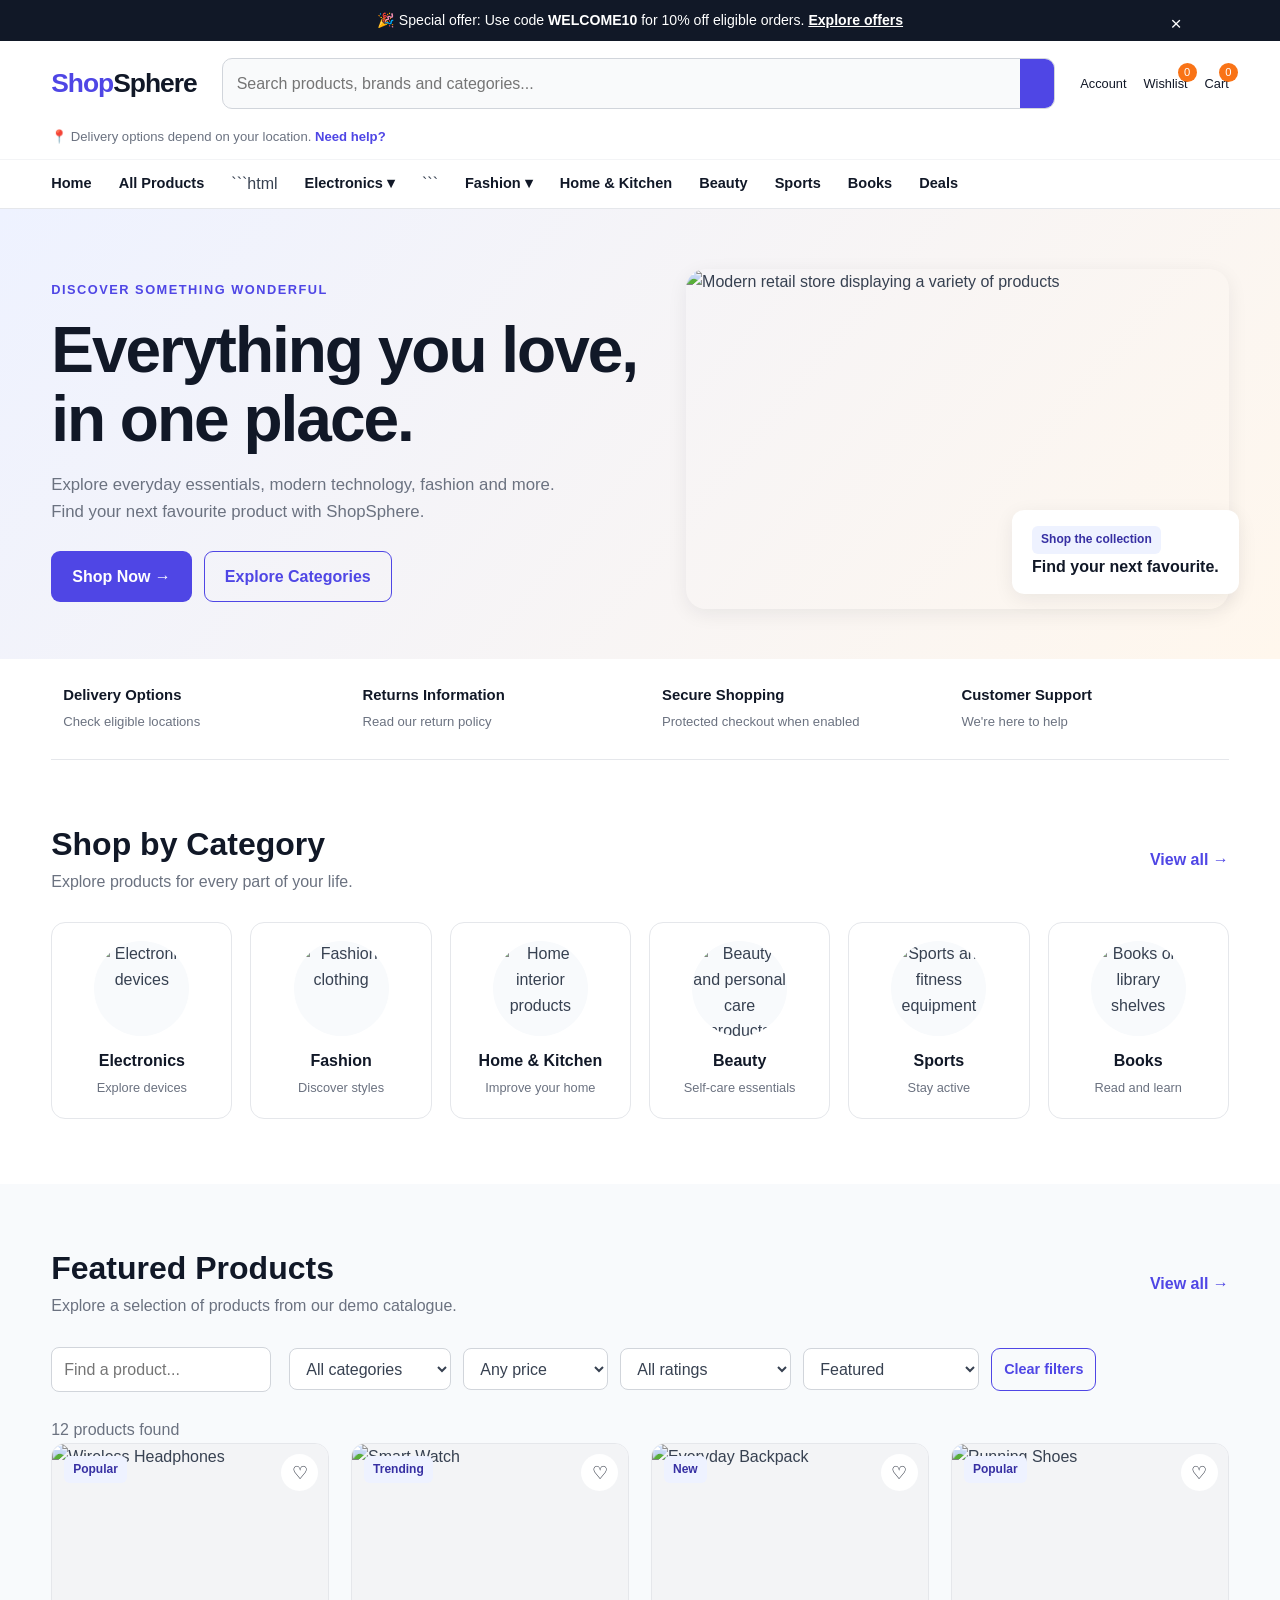
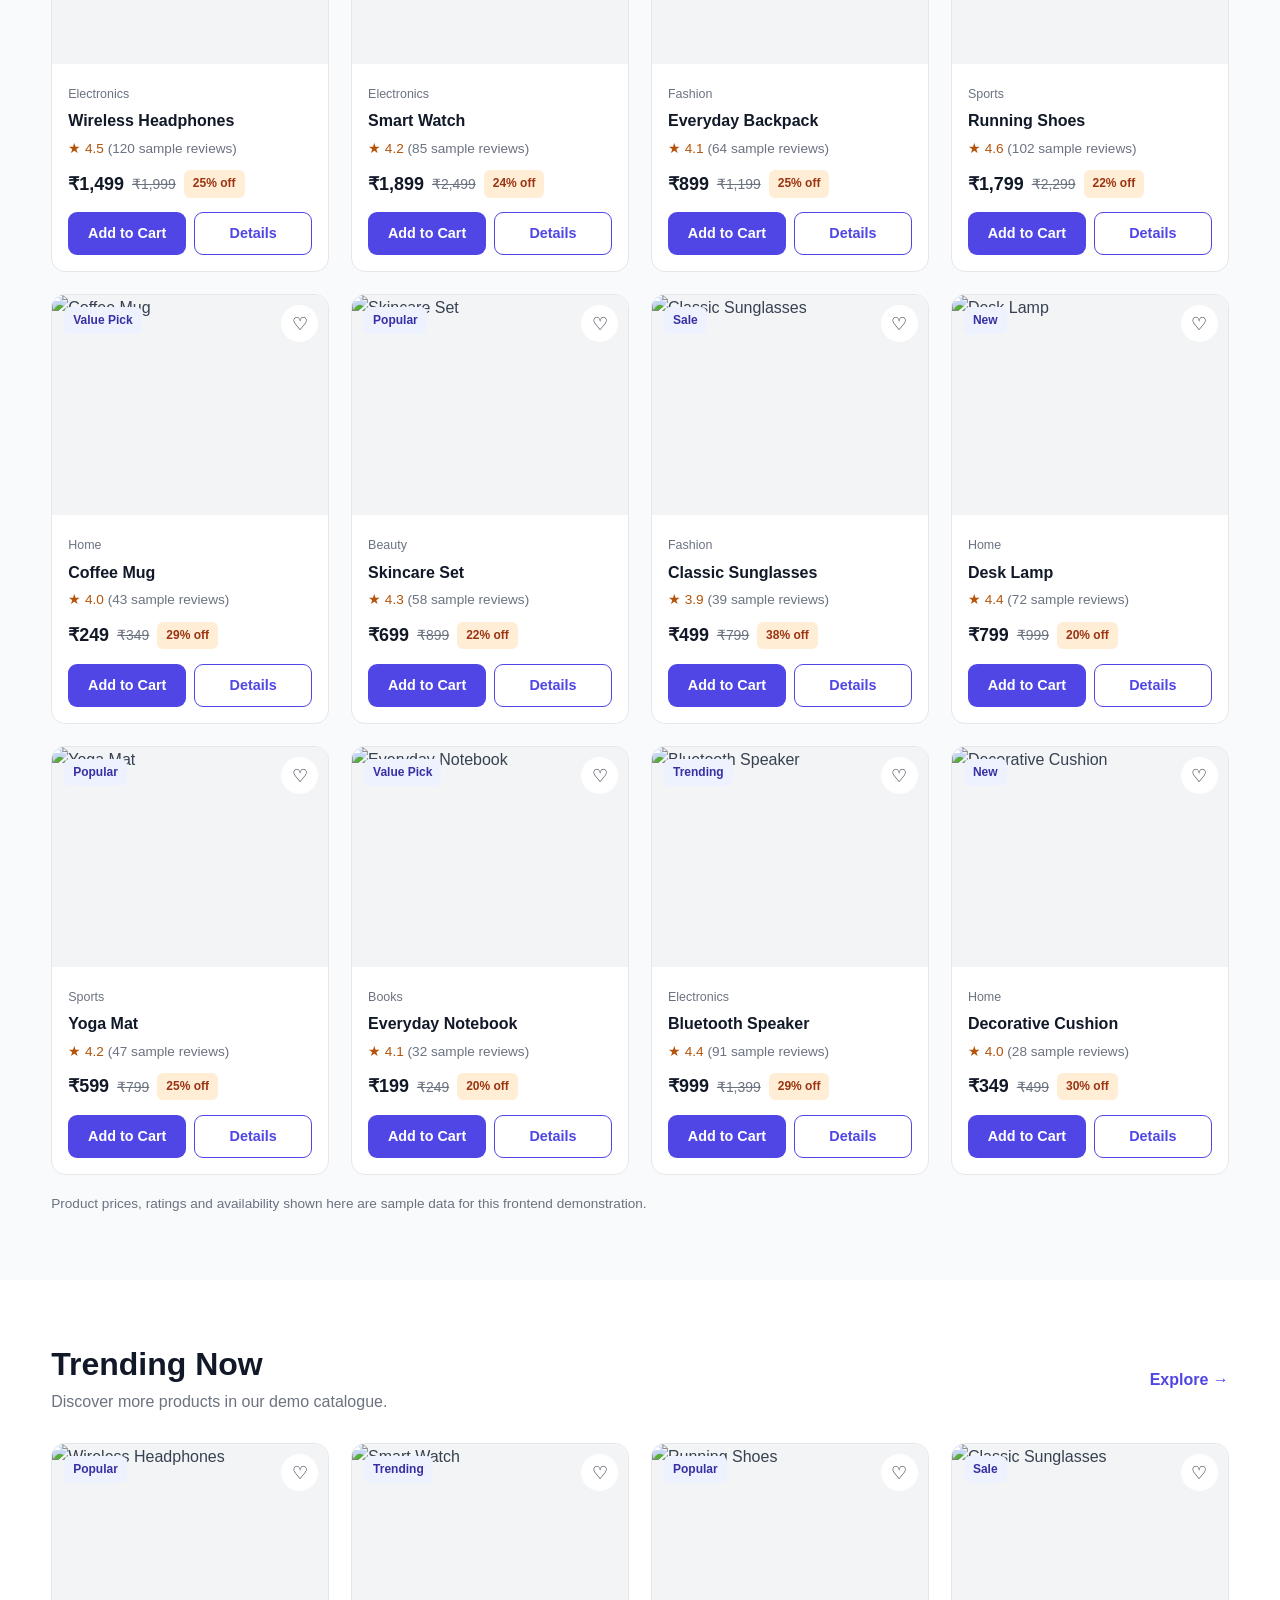
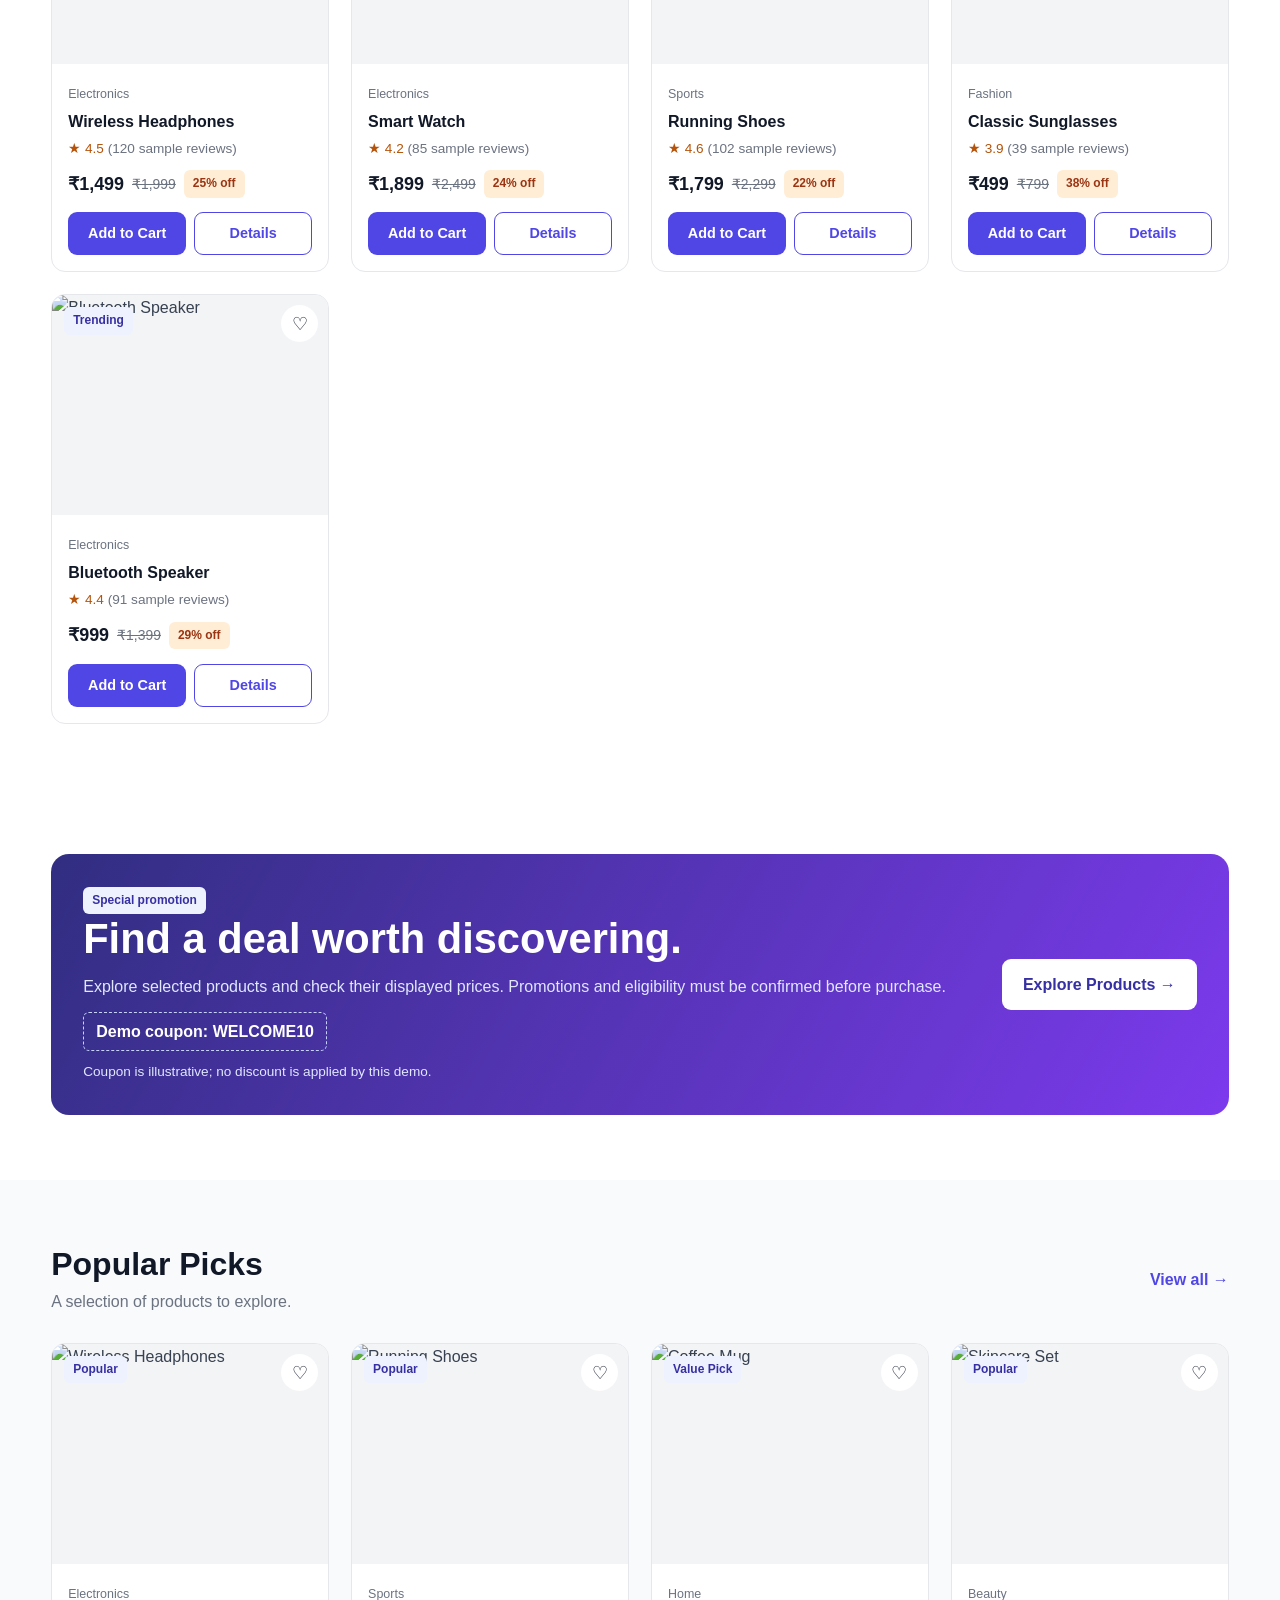
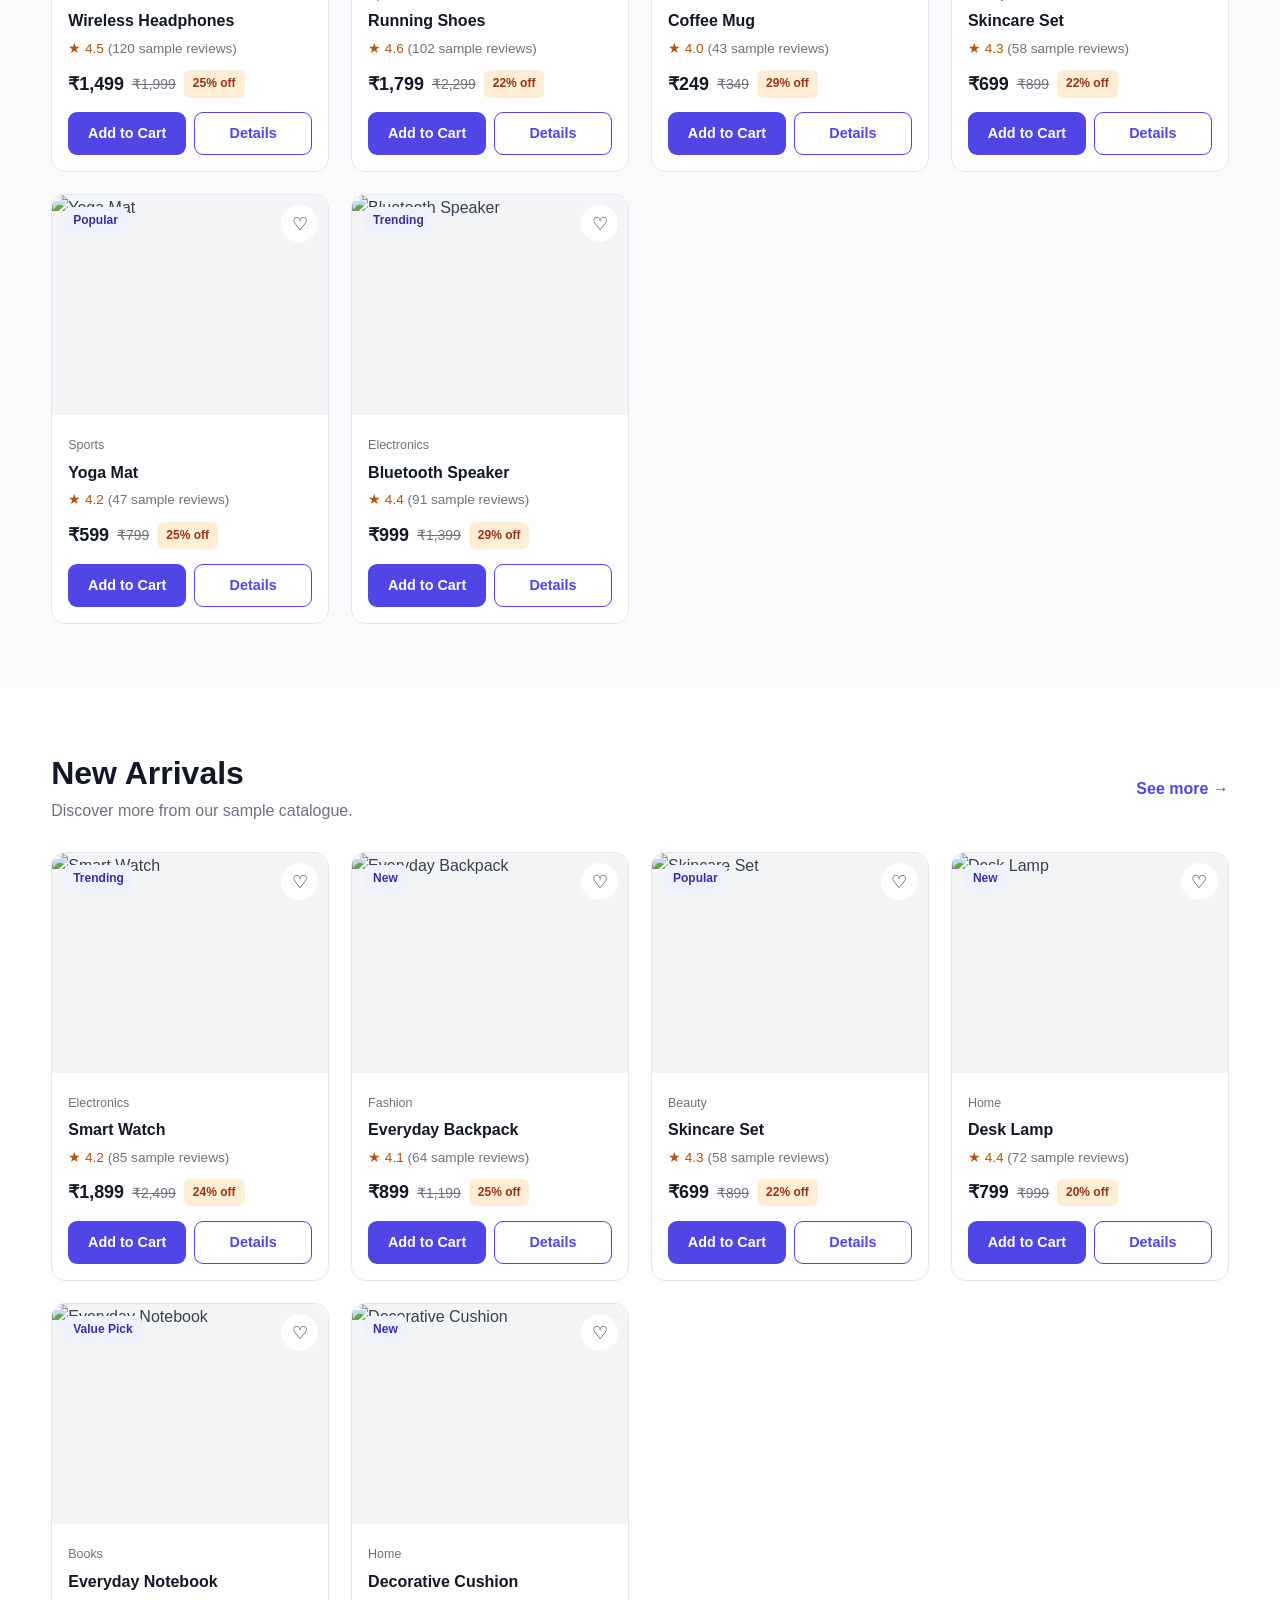
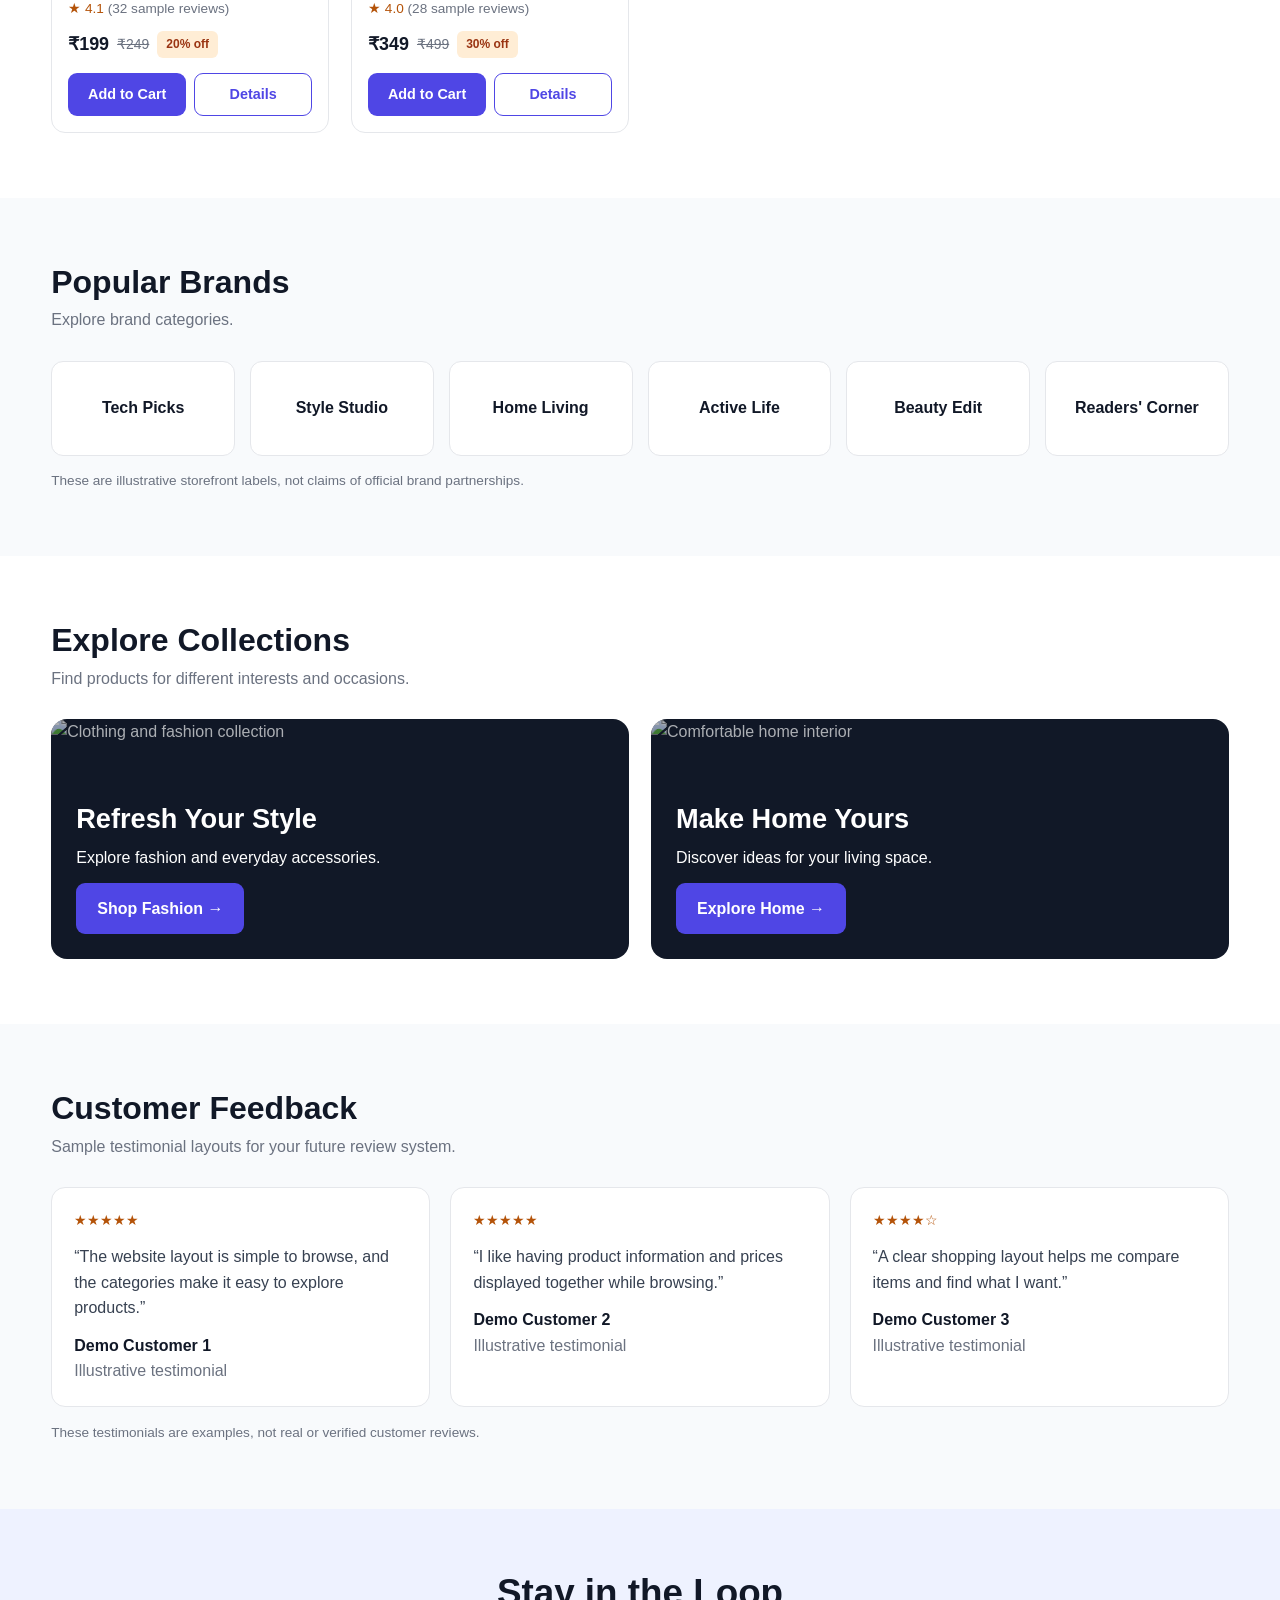
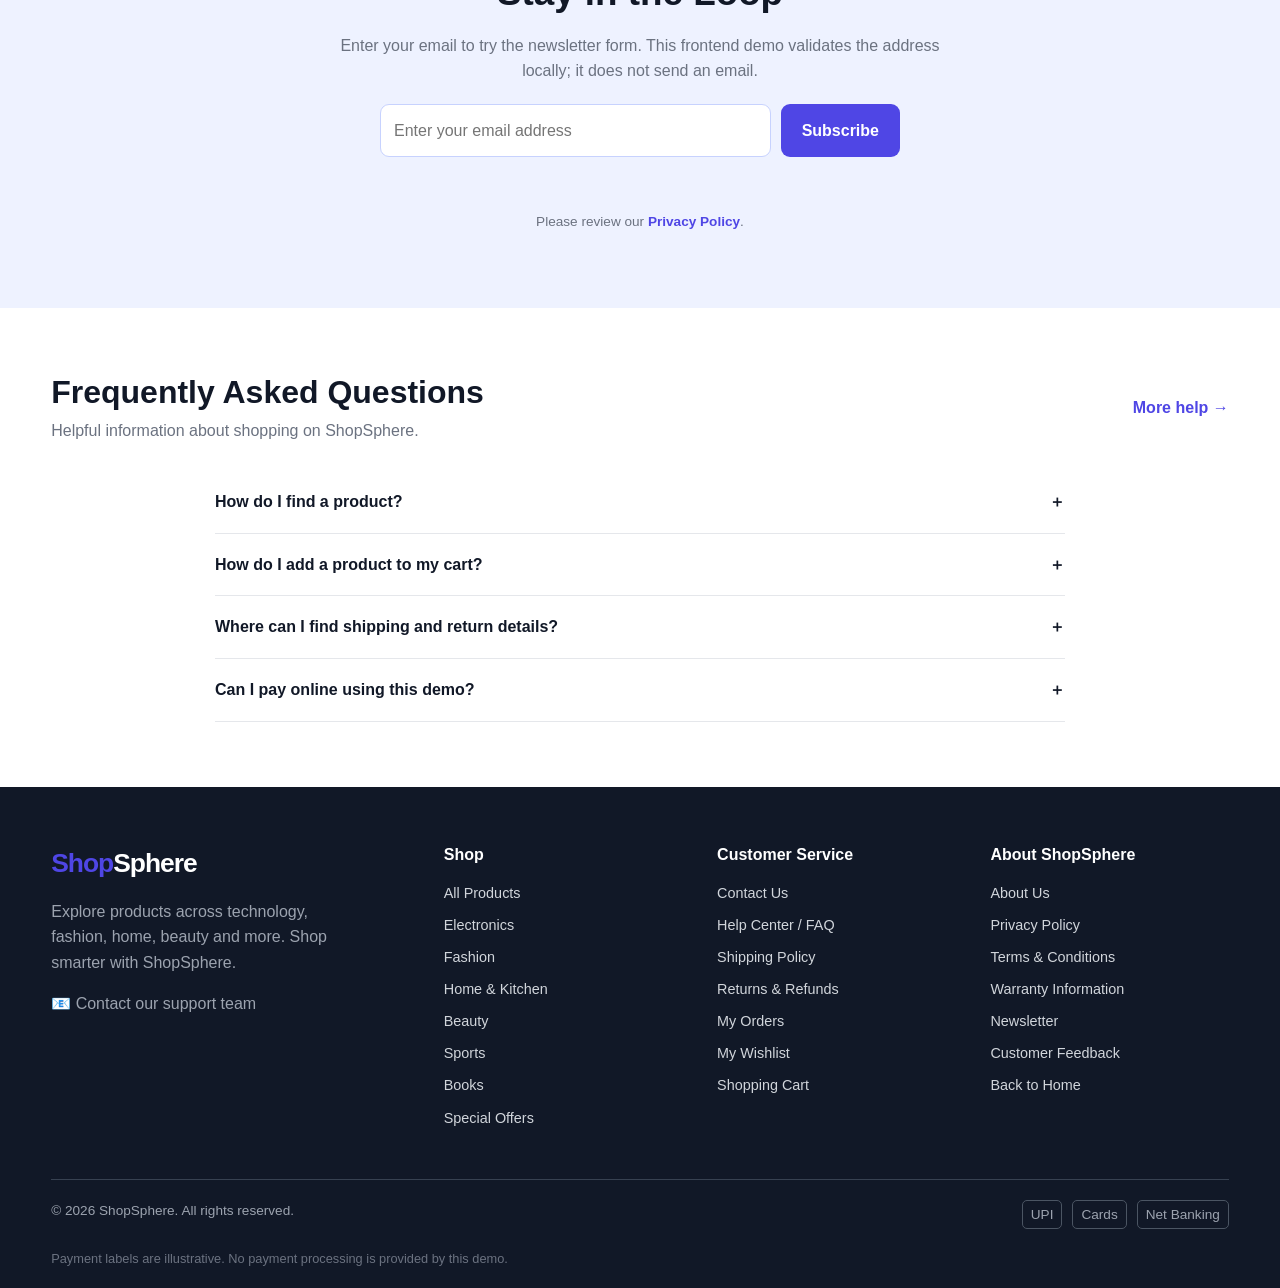
==== commit 5d0b0fc0: "Update index.html" ====
--- a/index.html
+++ b/index.html
@@ -1310,15 +1310,31 @@
         <a href="index.html" aria-current="page">Home</a>
         <a href="products.html">All Products</a>
 
-        <div class="nav-dropdown">
-          <button type="button" aria-expanded="false">Electronics ▾</button>
-          <div class="mega-menu">
-            <a href="products.html?category=electronics">All Electronics</a>
-            <a href="products.html?category=electronics">Headphones</a>
-            <a href="products.html?category=electronics">Smart Devices</a>
-            <a href="products.html?category=electronics">Accessories</a>
-          </div>
-        </div>
+        ```html
+<div class="nav-dropdown">
+    <button type="button" aria-expanded="false">
+        Electronics ▾
+    </button>
+
+    <div class="mega-menu">
+        <a href="products.html?category=electronics">All Electronics</a>
+
+        <a href="products.html?category=electronics&search=headphones">Audio Devices</a>
+
+        <a href="products.html?category=electronics&search=smartphone">Mobile Devices</a>
+
+        <a href="products.html?category=electronics&search=laptop">Computers & Accessories</a>
+
+        <a href="products.html?category=electronics&search=camera">Cameras & Photography</a>
+
+        <a href="products.html?category=electronics&search=charger">Electronic Accessories</a>
+
+        <a href="products.html?category=electronics&search=gaming">Entertainment & Gaming</a>
+
+        <a href="products.html?category=electronics&search=kettle">Small Appliances</a>
+    </div>
+</div>
+```
 
         <div class="nav-dropdown">
           <button type="button" aria-expanded="false">Fashion ▾</button>
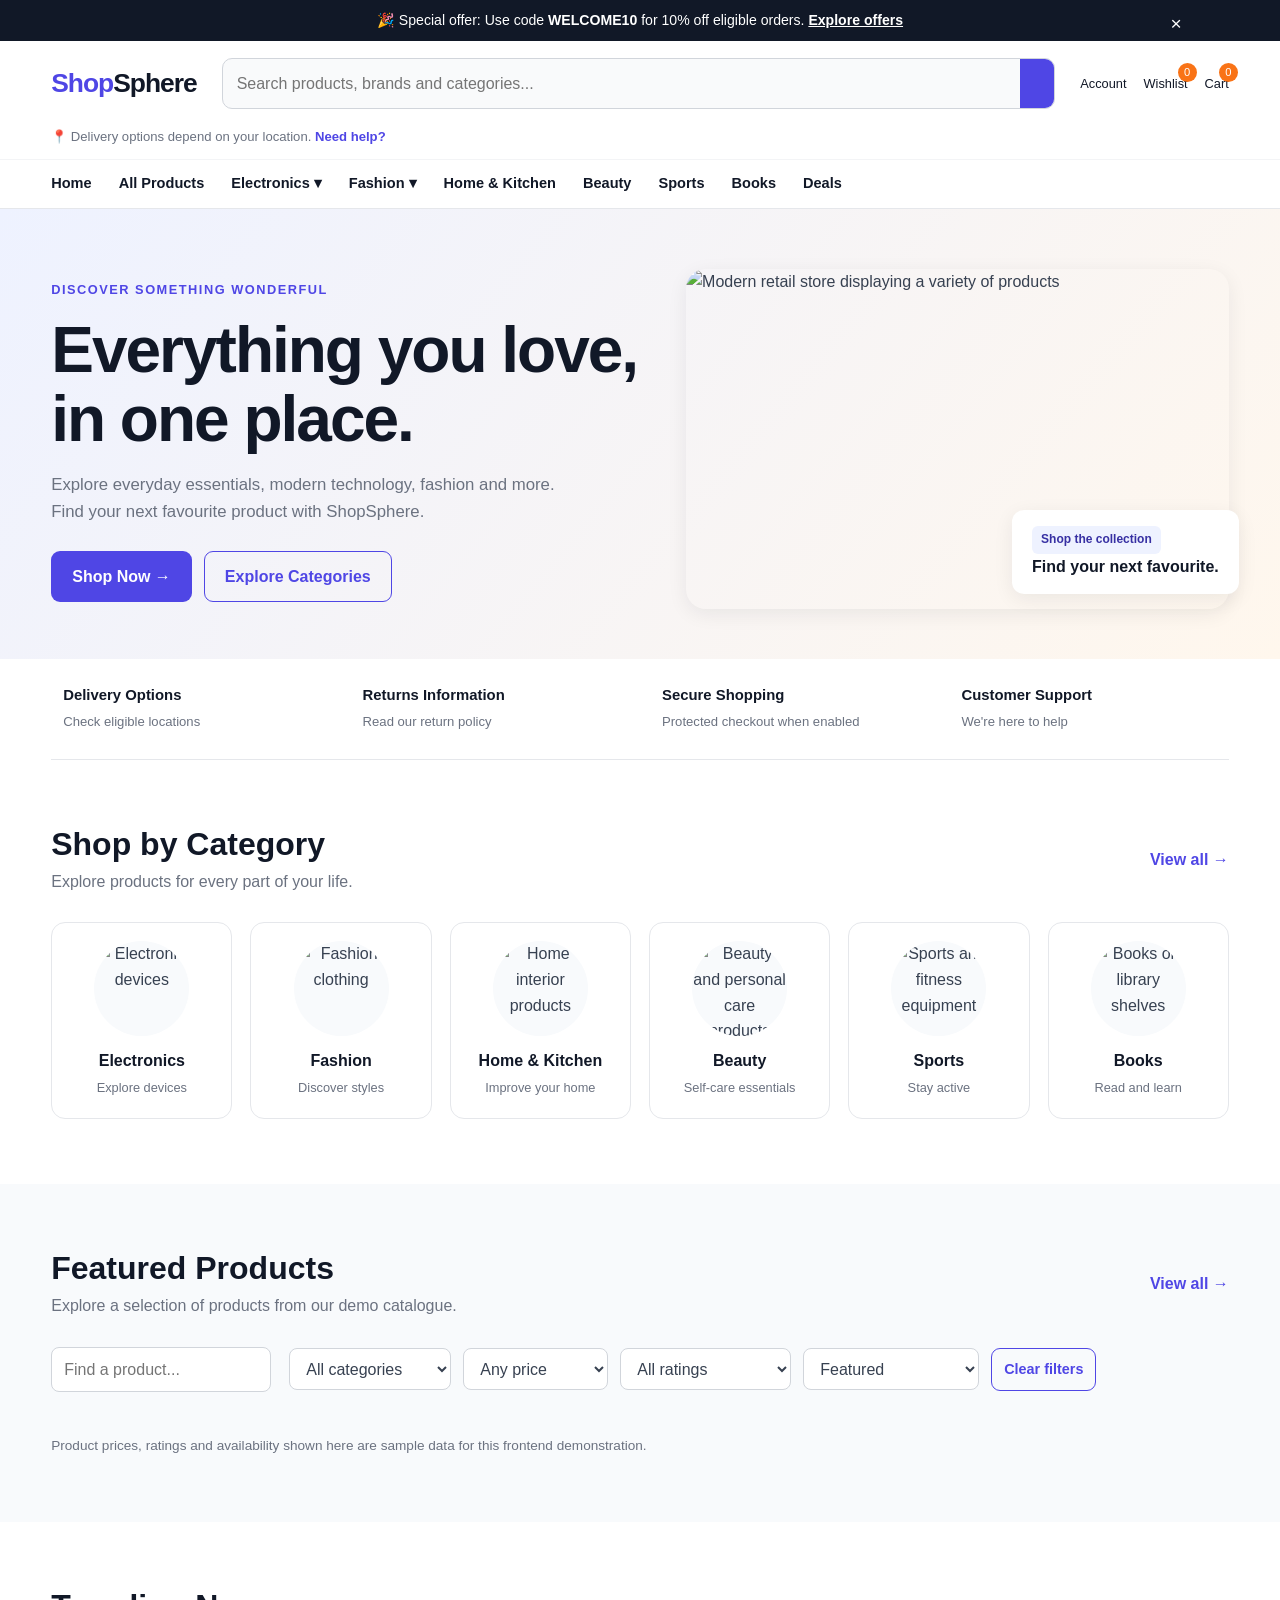
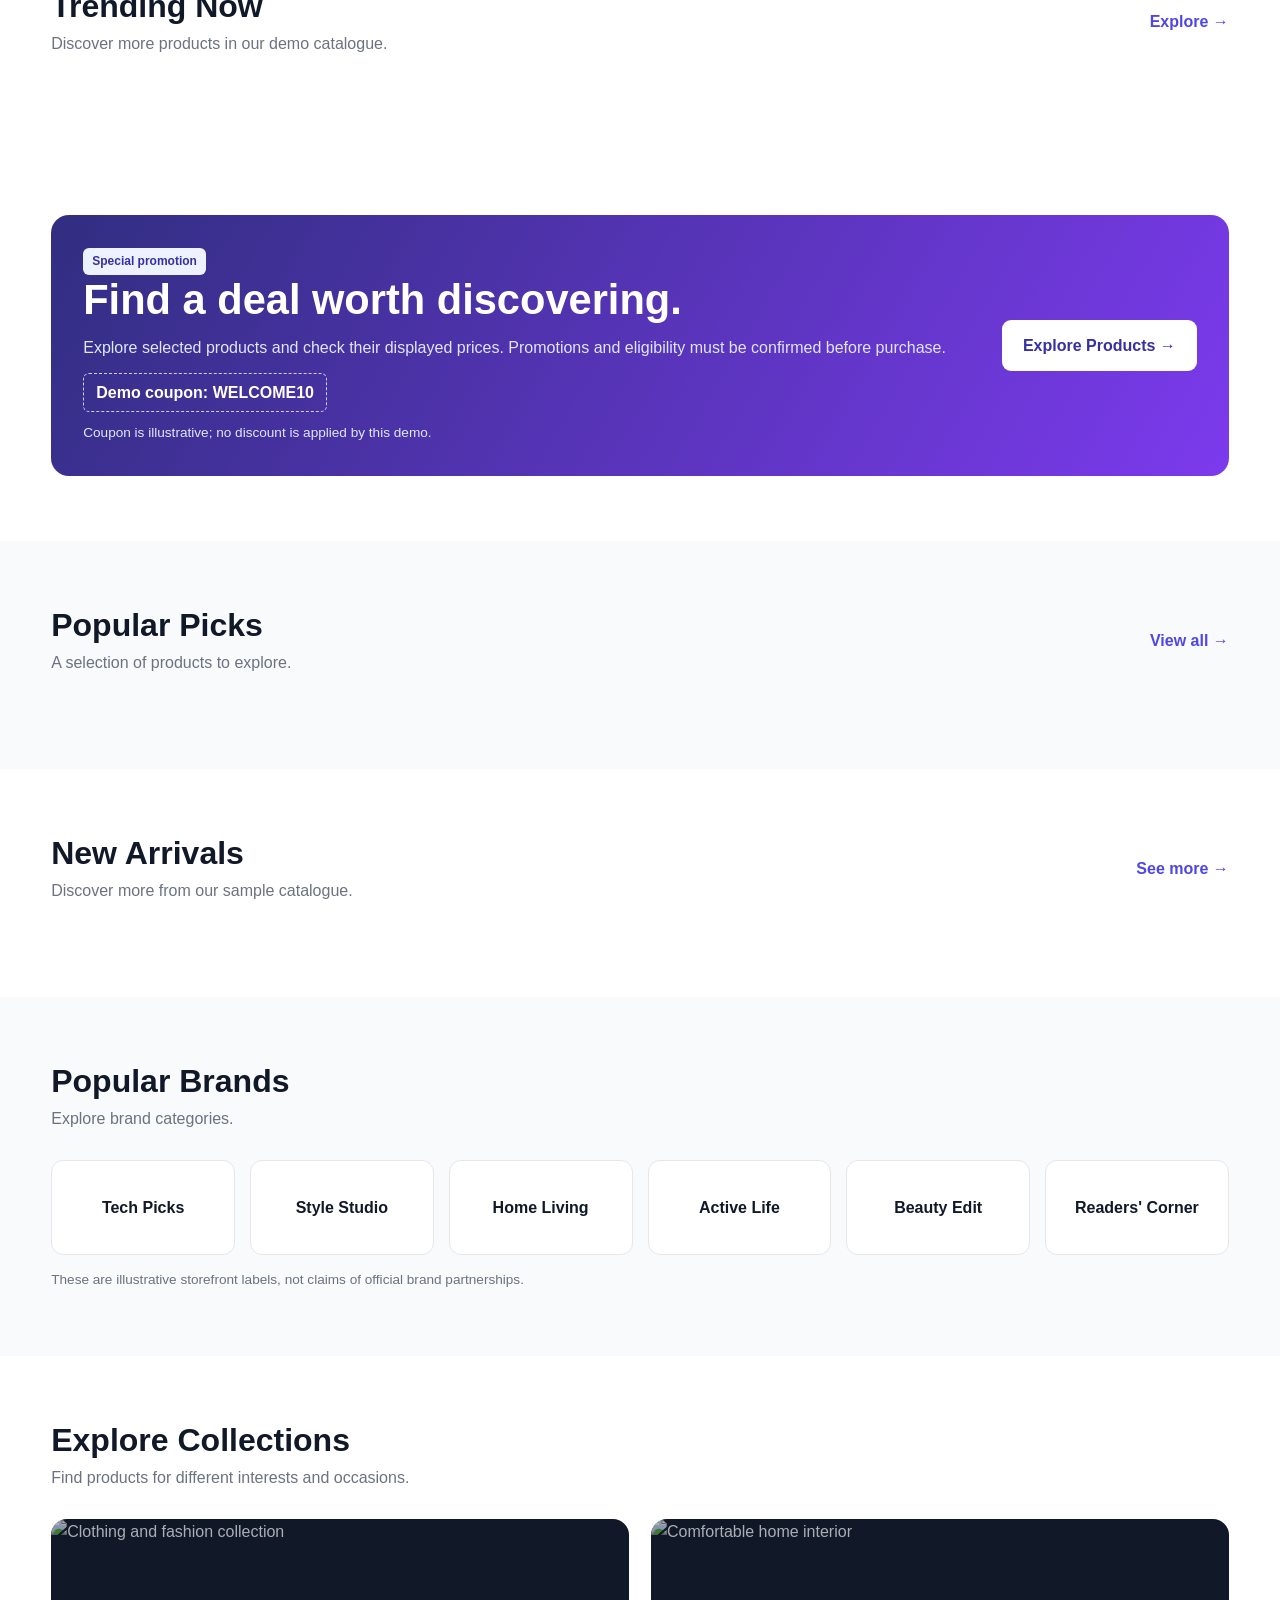
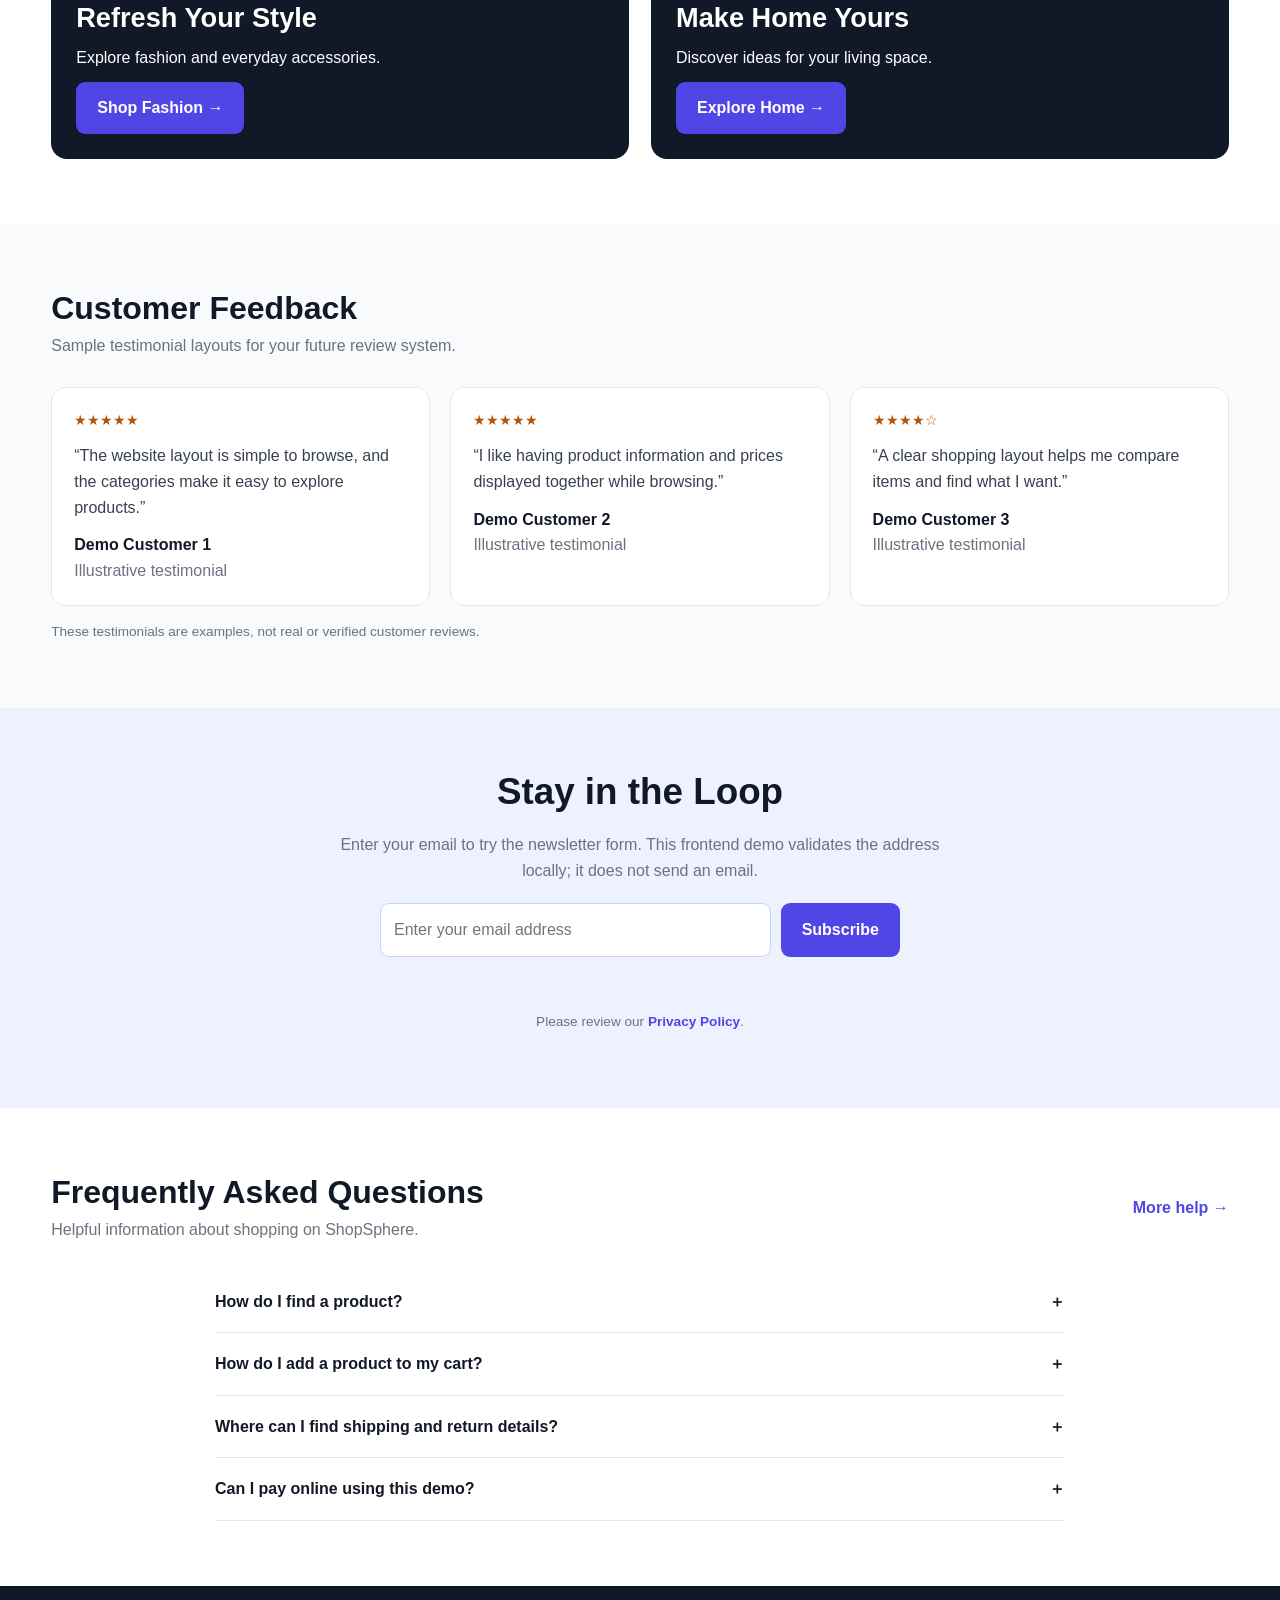
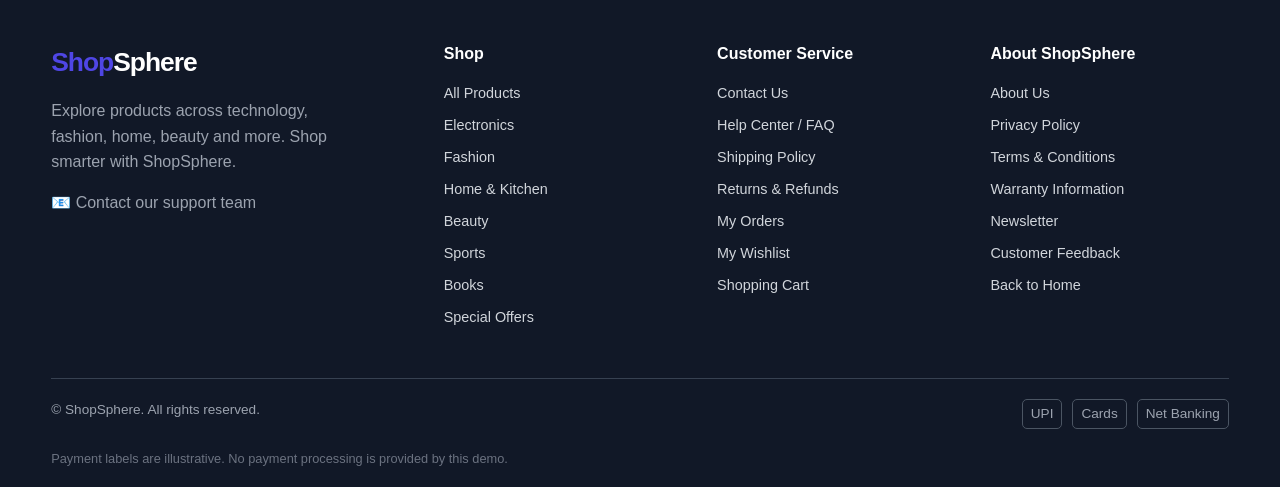
==== commit 67d3be6d: "Update index.html" ====
--- a/index.html
+++ b/index.html
@@ -1310,31 +1310,15 @@
         <a href="index.html" aria-current="page">Home</a>
         <a href="products.html">All Products</a>
 
-        ```html
-<div class="nav-dropdown">
-    <button type="button" aria-expanded="false">
-        Electronics ▾
-    </button>
-
-    <div class="mega-menu">
-        <a href="products.html?category=electronics">All Electronics</a>
-
-        <a href="products.html?category=electronics&search=headphones">Audio Devices</a>
-
-        <a href="products.html?category=electronics&search=smartphone">Mobile Devices</a>
-
-        <a href="products.html?category=electronics&search=laptop">Computers & Accessories</a>
-
-        <a href="products.html?category=electronics&search=camera">Cameras & Photography</a>
-
-        <a href="products.html?category=electronics&search=charger">Electronic Accessories</a>
-
-        <a href="products.html?category=electronics&search=gaming">Entertainment & Gaming</a>
-
-        <a href="products.html?category=electronics&search=kettle">Small Appliances</a>
-    </div>
-</div>
-```
+        <div class="nav-dropdown">
+          <button type="button" aria-expanded="false">Electronics ▾</button>
+          <div class="mega-menu">
+            <a href="products.html?category=electronics">All Electronics</a>
+            <a href="products.html?category=electronics">Headphones</a>
+            <a href="products.html?category=electronics">Smart Devices</a>
+            <a href="products.html?category=electronics">Accessories</a>
+          </div>
+        </div>
 
         <div class="nav-dropdown">
           <button type="button" aria-expanded="false">Fashion ▾</button>
@@ -1913,78 +1897,80 @@
        data when your backend is ready.
     ================================= */
     const products = [
-      {
-        id: 1, name: "Wireless Headphones", category: "electronics",
-        price: 1499, oldPrice: 1999, rating: 4.5, reviews: 120,
-        badge: "Popular", group: ["featured", "trending", "popular"],
-        image: "https://images.unsplash.com/photo-1505740420928-5e560c06d30e?auto=format&fit=crop&w=600&q=80"
-      },
-      {
-        id: 2, name: "Smart Watch", category: "electronics",
-        price: 1899, oldPrice: 2499, rating: 4.2, reviews: 85,
-        badge: "Trending", group: ["featured", "trending", "new"],
-        image: "https://images.unsplash.com/photo-1523275335684-37898b6baf30?auto=format&fit=crop&w=600&q=80"
-      },
-      {
-        id: 3, name: "Everyday Backpack", category: "fashion",
-        price: 899, oldPrice: 1199, rating: 4.1, reviews: 64,
-        badge: "New", group: ["featured", "new"],
-        image: "https://images.unsplash.com/photo-1553062407-98eeb64c6a62?auto=format&fit=crop&w=600&q=80"
-      },
-      {
-        id: 4, name: "Running Shoes", category: "sports",
-        price: 1799, oldPrice: 2299, rating: 4.6, reviews: 102,
-        badge: "Popular", group: ["featured", "popular", "trending"],
-        image: "https://images.unsplash.com/photo-1542291026-7eec264c27ff?auto=format&fit=crop&w=600&q=80"
-      },
-      {
-        id: 5, name: "Coffee Mug", category: "home",
-        price: 249, oldPrice: 349, rating: 4.0, reviews: 43,
-        badge: "Value Pick", group: ["featured", "popular"],
-        image: "https://images.unsplash.com/photo-1514228742587-6b1558fcca3d?auto=format&fit=crop&w=600&q=80"
-      },
-      {
-        id: 6, name: "Skincare Set", category: "beauty",
-        price: 699, oldPrice: 899, rating: 4.3, reviews: 58,
-        badge: "Popular", group: ["featured", "new", "popular"],
-        image: "https://images.unsplash.com/photo-1608248543803-ba4f8c70ae0b?auto=format&fit=crop&w=600&q=80"
-      },
-      {
-        id: 7, name: "Classic Sunglasses", category: "fashion",
-        price: 499, oldPrice: 799, rating: 3.9, reviews: 39,
-        badge: "Sale", group: ["featured", "trending"],
-        image: "https://images.unsplash.com/photo-1511499767150-a48a237f0083?auto=format&fit=crop&w=600&q=80"
-      },
-      {
-        id: 8, name: "Desk Lamp", category: "home",
-        price: 799, oldPrice: 999, rating: 4.4, reviews: 72,
-        badge: "New", group: ["featured", "new"],
-        image: "https://images.unsplash.com/photo-1507473885765-e6ed057f782c?auto=format&fit=crop&w=600&q=80"
-      },
-      {
-        id: 9, name: "Yoga Mat", category: "sports",
-        price: 599, oldPrice: 799, rating: 4.2, reviews: 47,
-        badge: "Popular", group: ["featured", "popular"],
-        image: "https://images.unsplash.com/photo-1592432678016-e910b452f9a2?auto=format&fit=crop&w=600&q=80"
-      },
-      {
-        id: 10, name: "Everyday Notebook", category: "books",
-        price: 199, oldPrice: 249, rating: 4.1, reviews: 32,
-        badge: "Value Pick", group: ["featured", "new"],
-        image: "https://images.unsplash.com/photo-1531346878377-a5be20888e57?auto=format&fit=crop&w=600&q=80"
-      },
-      {
-        id: 11, name: "Bluetooth Speaker", category: "electronics",
-        price: 999, oldPrice: 1399, rating: 4.4, reviews: 91,
-        badge: "Trending", group: ["featured", "trending", "popular"],
-        image: "https://images.unsplash.com/photo-1608043152269-423dbba4e7e1?auto=format&fit=crop&w=600&q=80"
-      },
-      {
-        id: 12, name: "Decorative Cushion", category: "home",
-        price: 349, oldPrice: 499, rating: 4.0, reviews: 28,
-        badge: "New", group: ["featured", "new"],
-        image: "https://images.unsplash.com/photo-1584100936595-c0654b55a2e2?auto=format&fit=crop&w=600&q=80"
-      }
+     ```javascript
+{
+    id: 17,
+    name: "Bluetooth Earbuds",
+    category: "electronics",
+    price: 799,
+    oldPrice: 1199,
+    rating: 4.3,
+    reviews: 45,
+    badge: "New",
+    group: ["featured", "new"],
+    image: "https://images.unsplash.com/photo-1606220945770-b5b6c2c55bf1?auto=format&fit=crop&w=600&q=80"
+},
+{
+    id: 18,
+    name: "Bluetooth Speaker",
+    category: "electronics",
+    price: 1299,
+    oldPrice: 1799,
+    rating: 4.4,
+    reviews: 60,
+    badge: "Trending",
+    group: ["featured", "trending"],
+    image: "https://images.unsplash.com/photo-1608043152269-423dbba4e7e1?auto=format&fit=crop&w=600&q=80"
+},
+{
+    id: 19,
+    name: "Smartphone",
+    category: "electronics",
+    price: 12999,
+    oldPrice: 14999,
+    rating: 4.5,
+    reviews: 85,
+    badge: "Popular",
+    group: ["featured", "popular"],
+    image: "https://images.unsplash.com/photo-1511707171634-5f897ff02aa9?auto=format&fit=crop&w=600&q=80"
+},
+{
+    id: 20,
+    name: "Laptop",
+    category: "electronics",
+    price: 35999,
+    oldPrice: 39999,
+    rating: 4.6,
+    reviews: 40,
+    badge: "Featured",
+    group: ["featured", "trending"],
+    image: "https://images.unsplash.com/photo-1496181133206-80ce9b88a853?auto=format&fit=crop&w=600&q=80"
+},
+{
+    id: 21,
+    name: "Computer Mouse",
+    category: "electronics",
+    price: 499,
+    oldPrice: 699,
+    rating: 4.2,
+    reviews: 55,
+    badge: "New",
+    group: ["featured", "new"],
+    image: "https://images.unsplash.com/photo-1527864550417-7fd91fc51a46?auto=format&fit=crop&w=600&q=80"
+},
+{
+    id: 22,
+    name: "Power Bank",
+    category: "electronics",
+    price: 999,
+    oldPrice: 1499,
+    rating: 4.3,
+    reviews: 70,
+    badge: "Popular",
+    group: ["featured", "popular"],
+    image: "https://images.unsplash.com/photo-1609091839311-d5365f9ff1c5?auto=format&fit=crop&w=600&q=80"
+}
+```
     ];
 
     const formatPrice = value =>
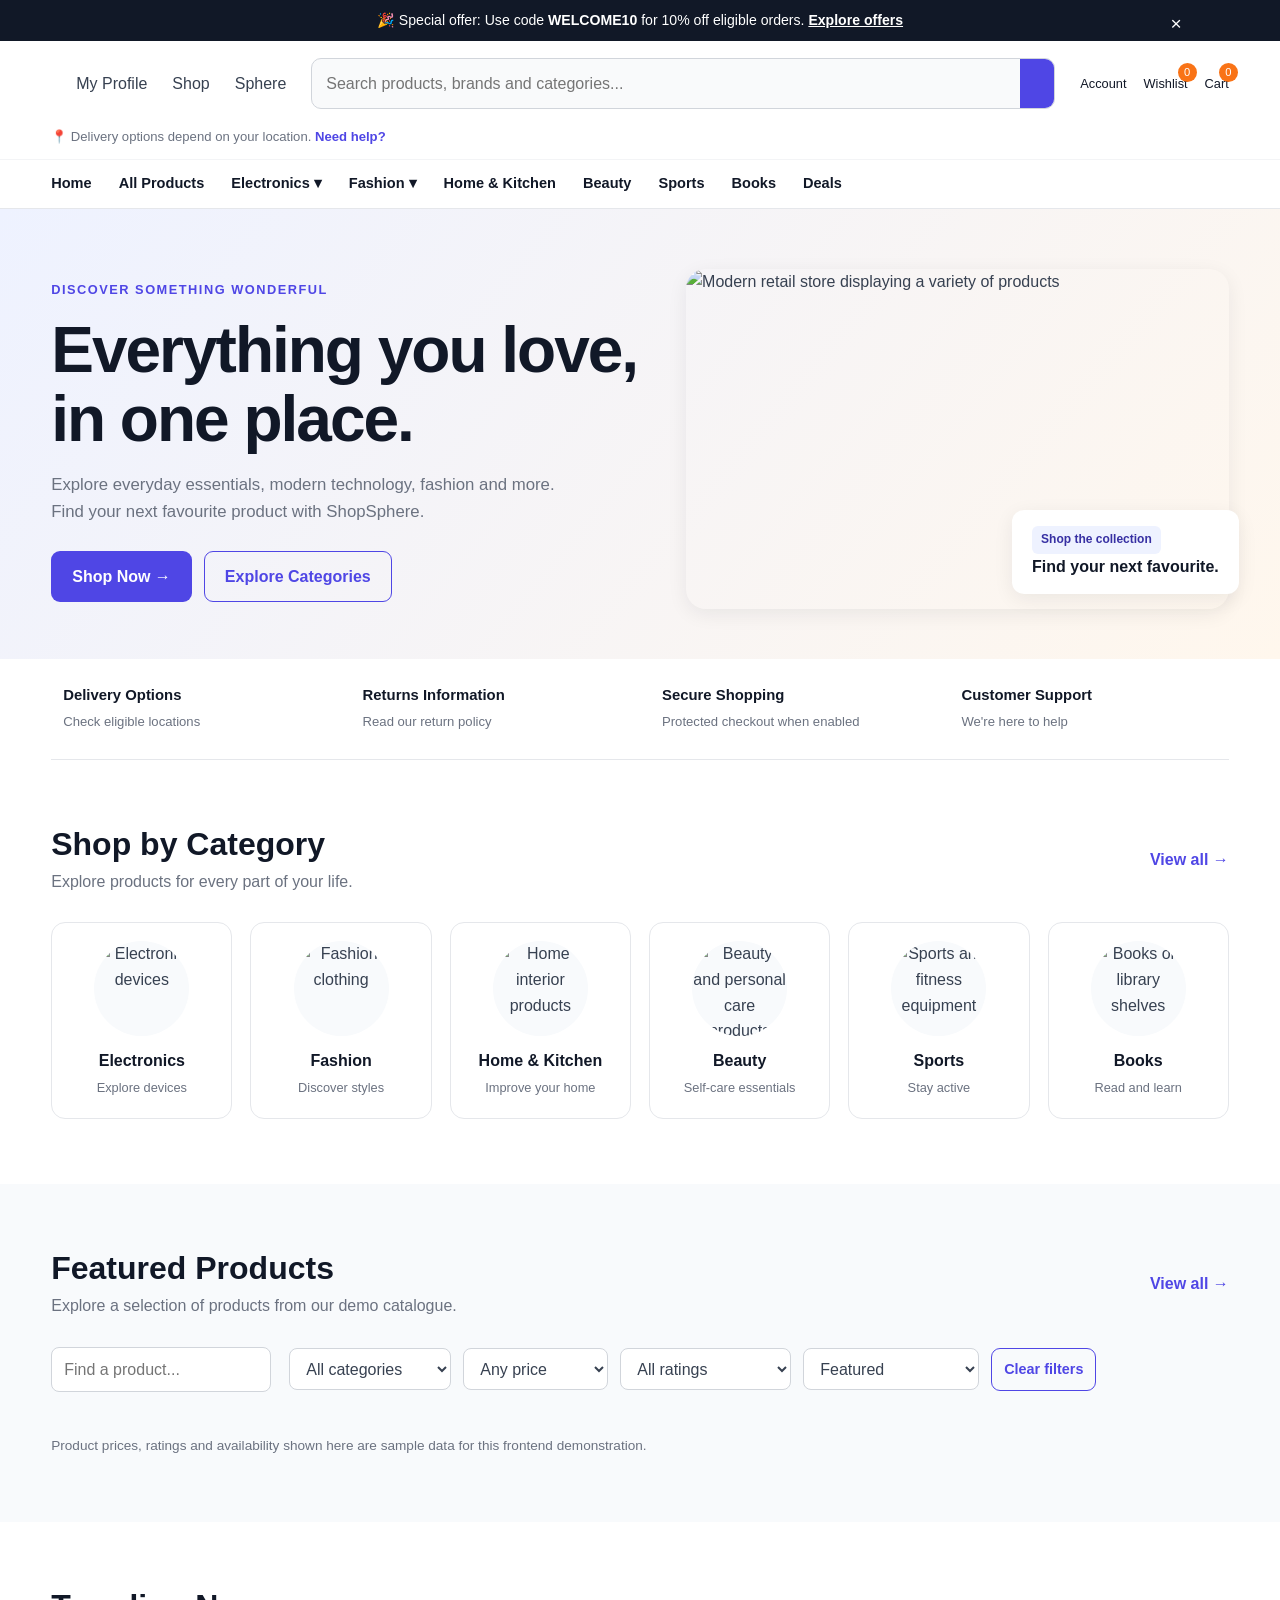
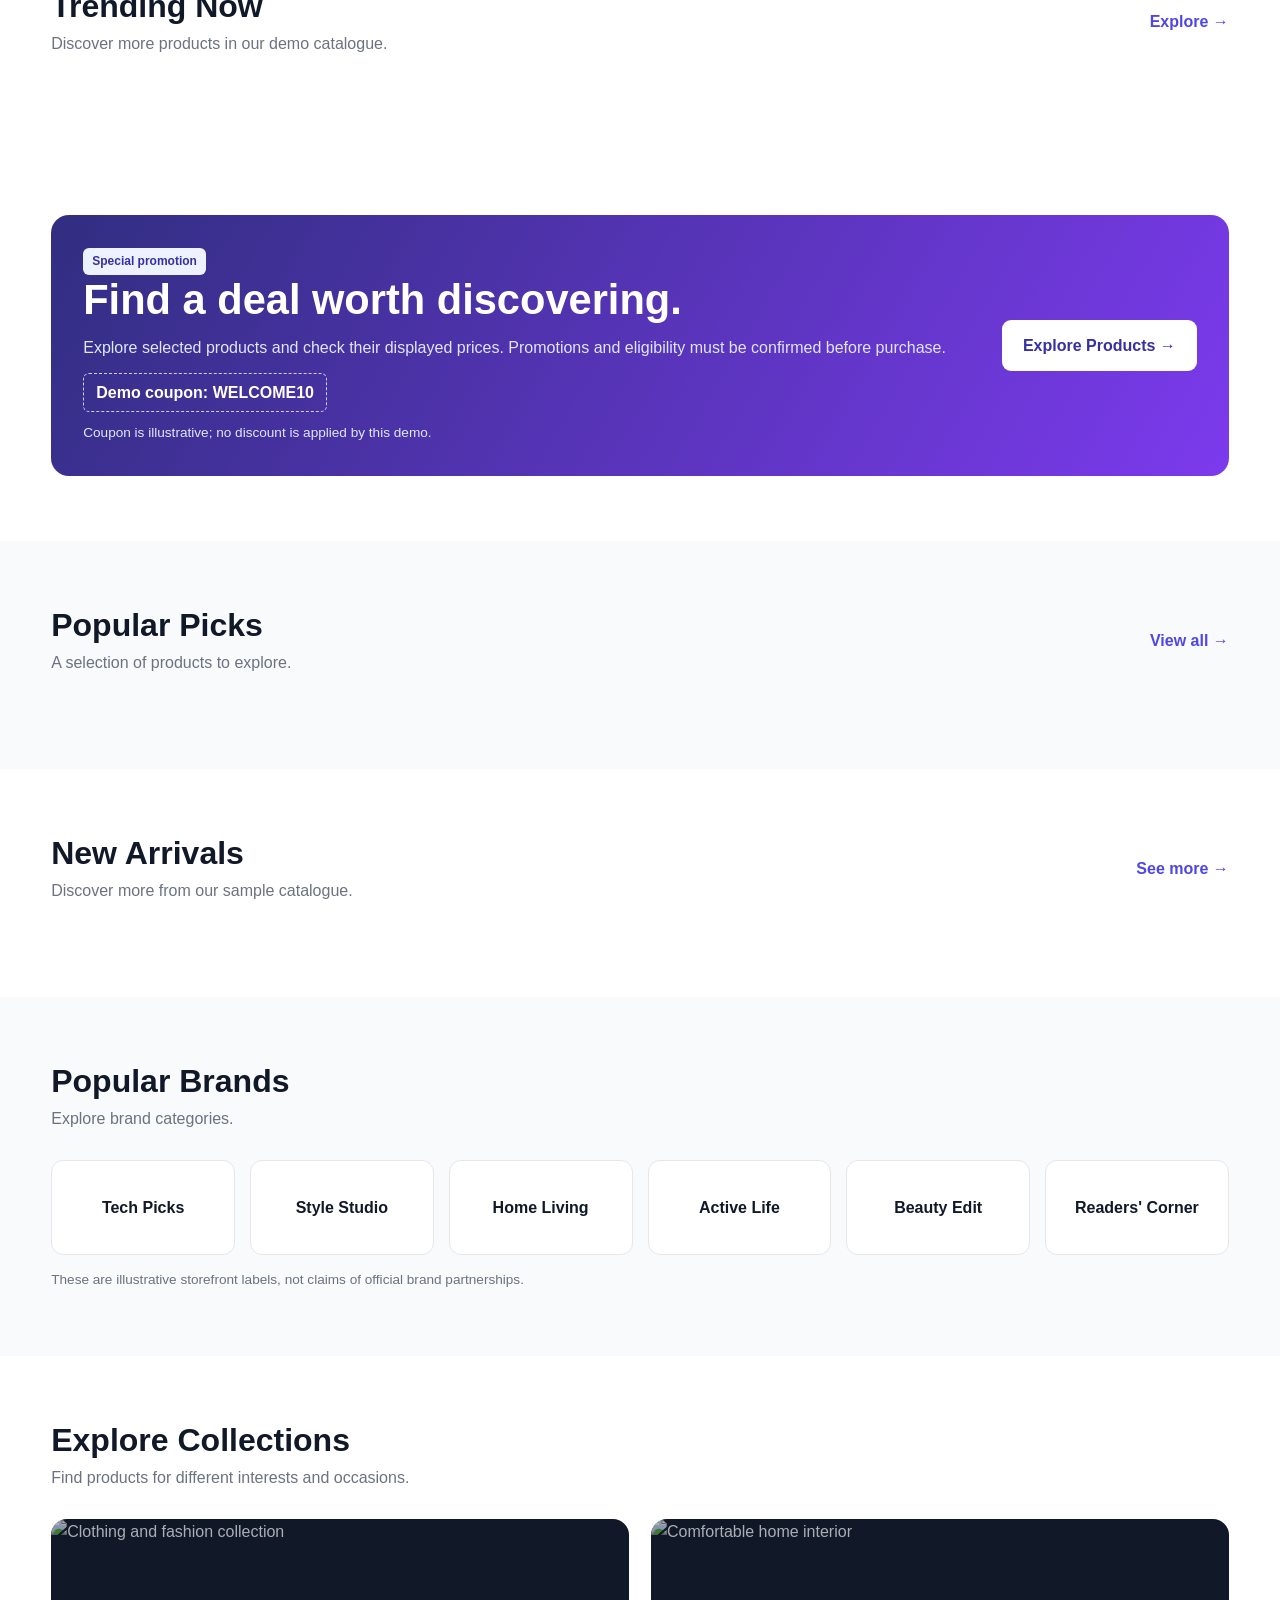
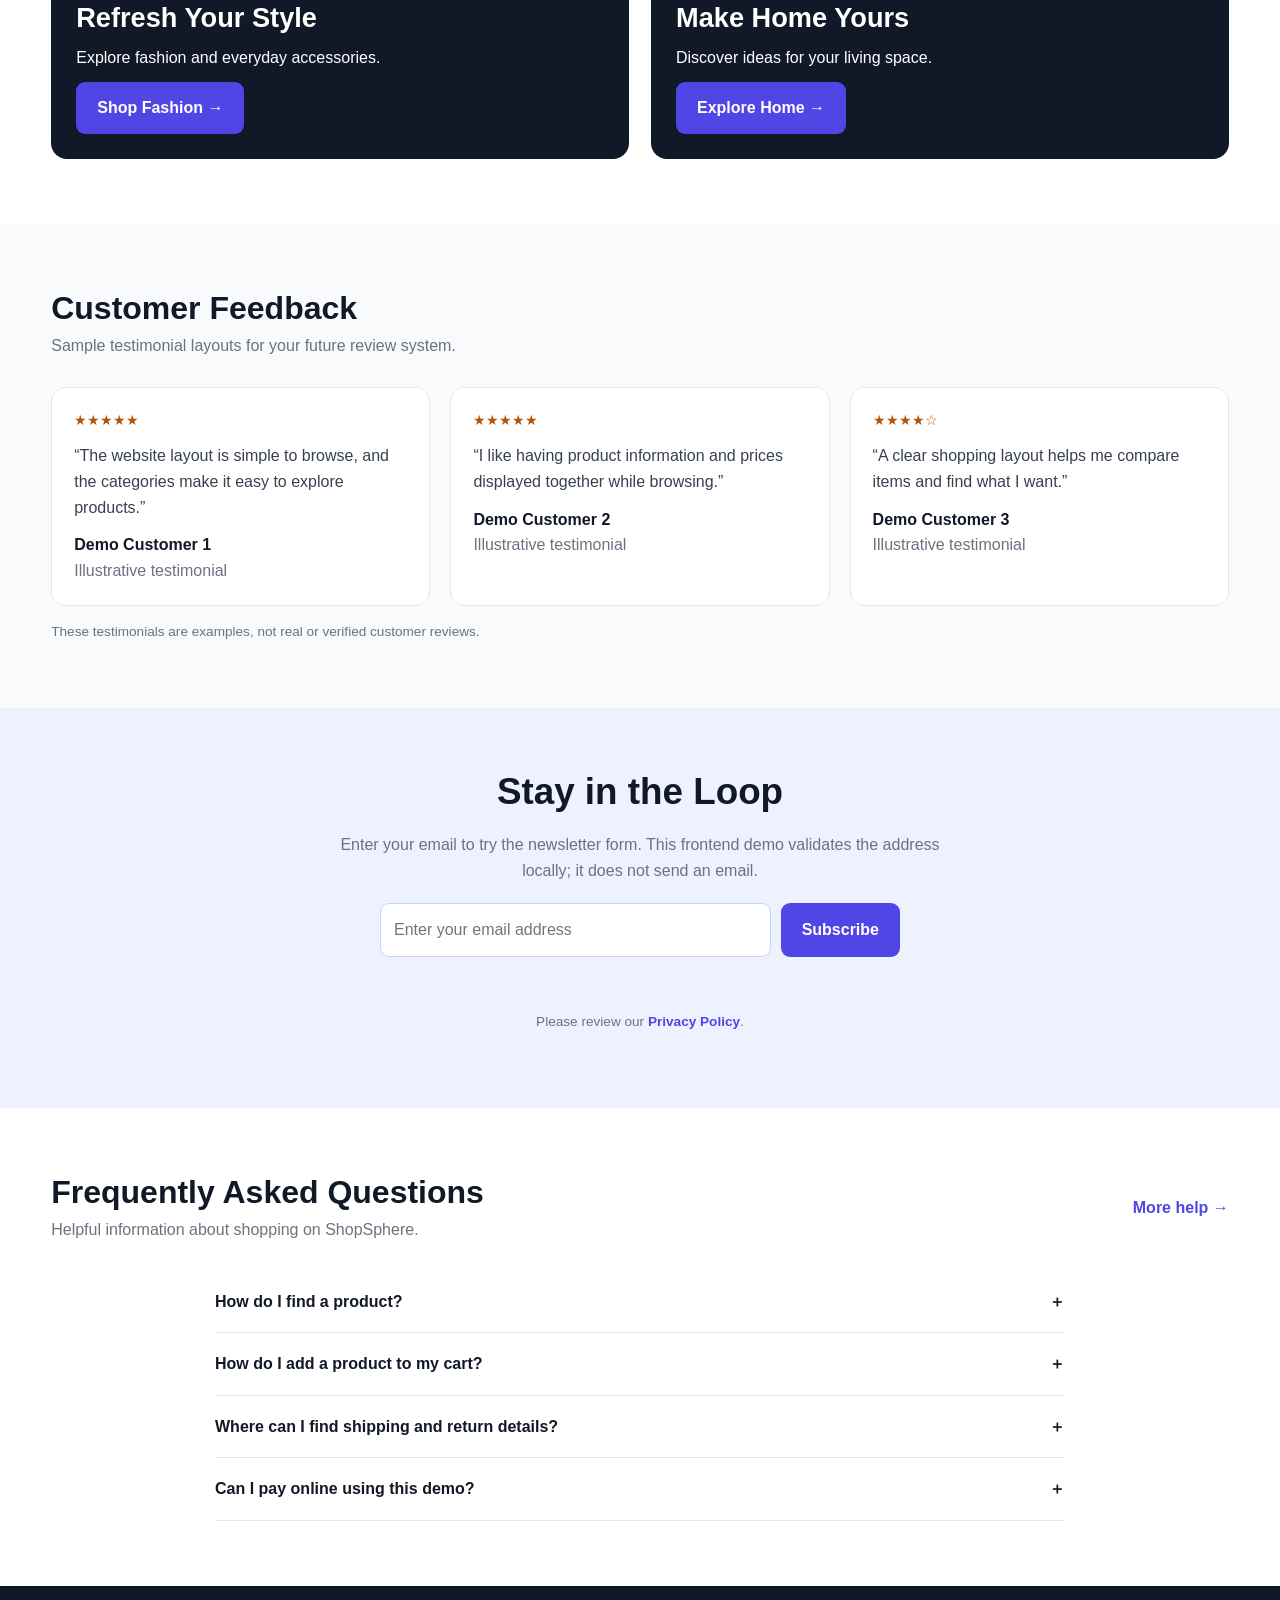
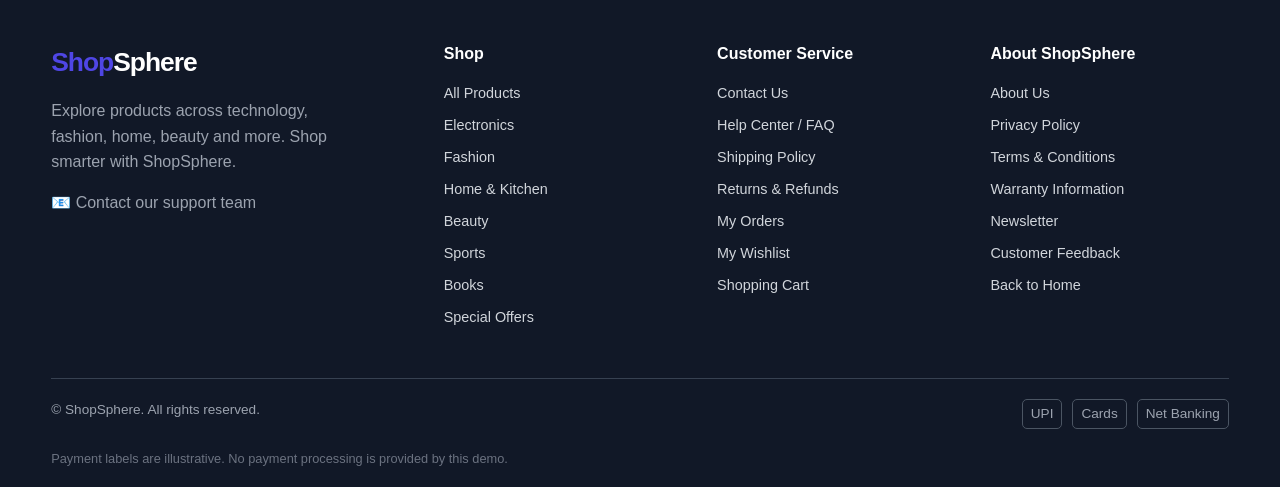
==== commit 5faaa85f: "Update index.html" ====
--- a/index.html
+++ b/index.html
@@ -1255,6 +1255,9 @@
         aria-controls="category-nav">☰</button>
 
       <a href="index.html" class="logo" aria-label="ShopSphere homepage">
+        
+<a href="profile.html">My Profile</a>
+
         Shop<span>Sphere</span>
       </a>
 
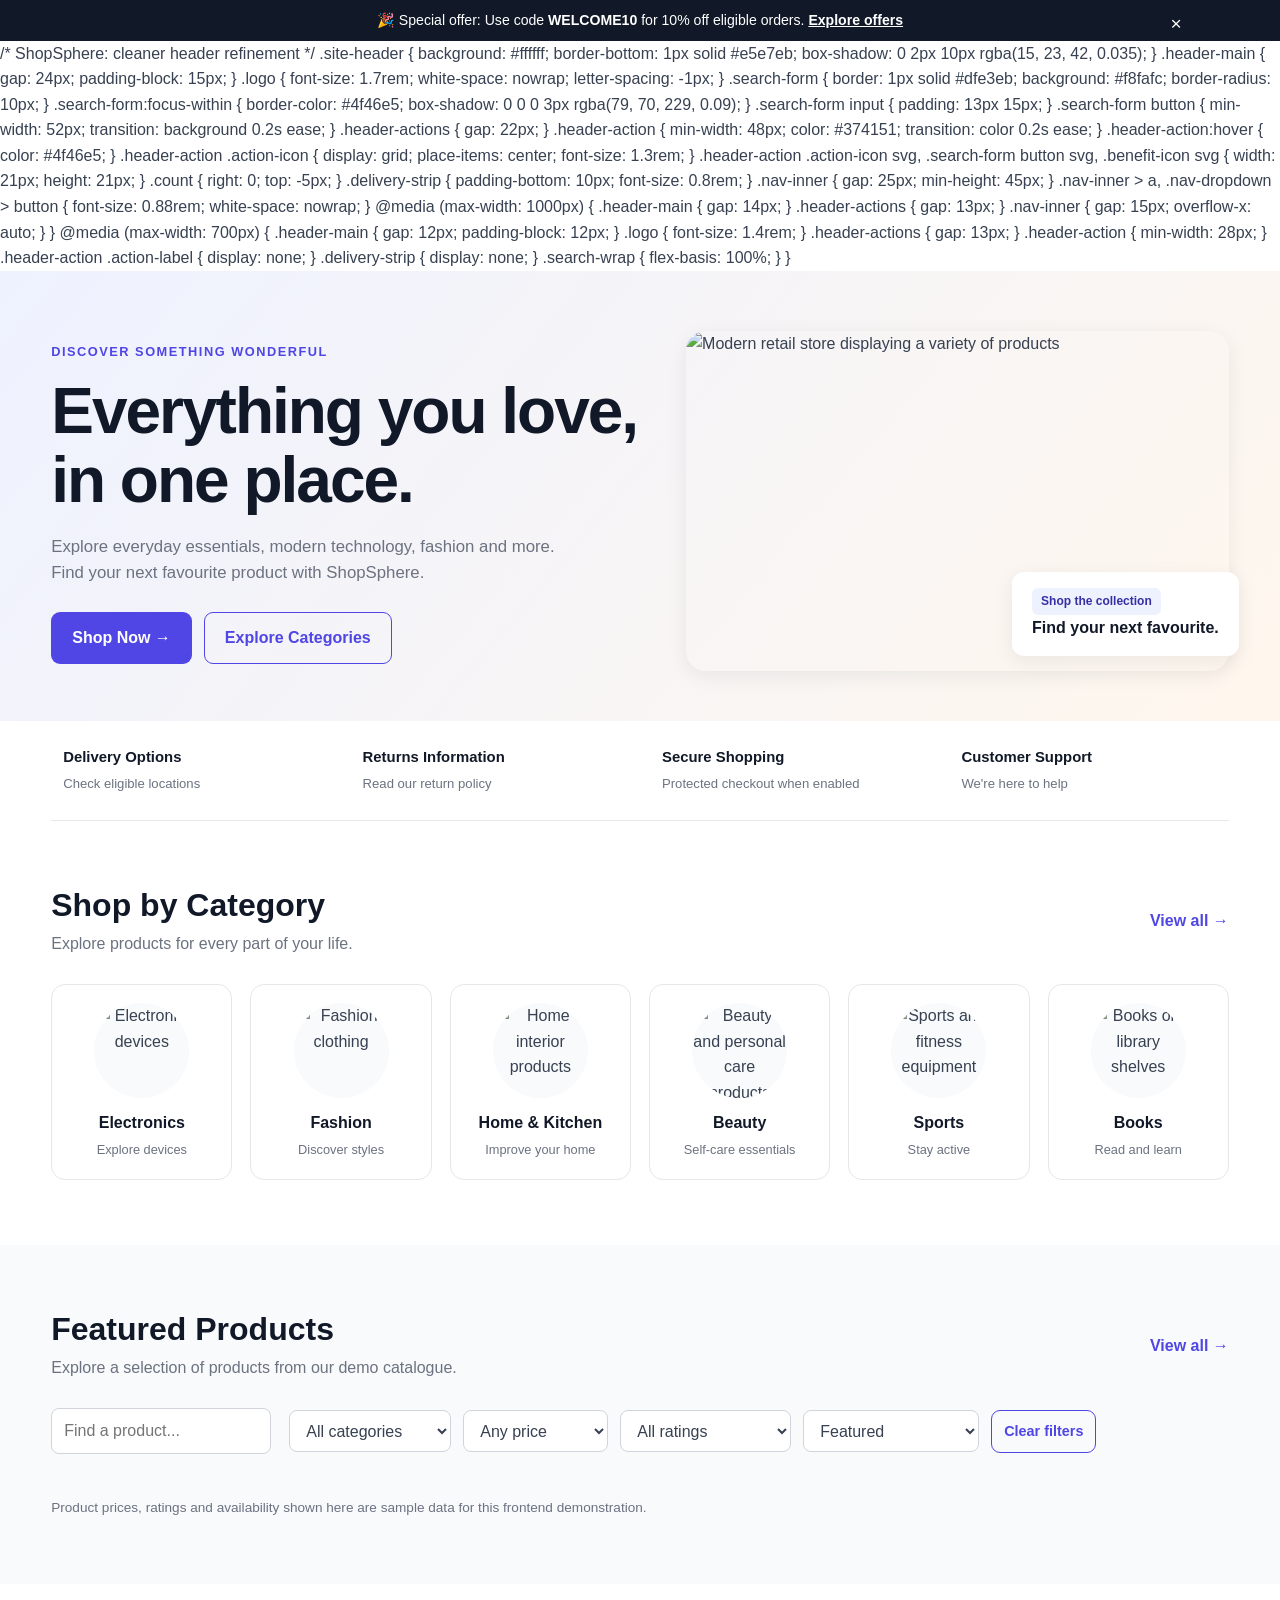
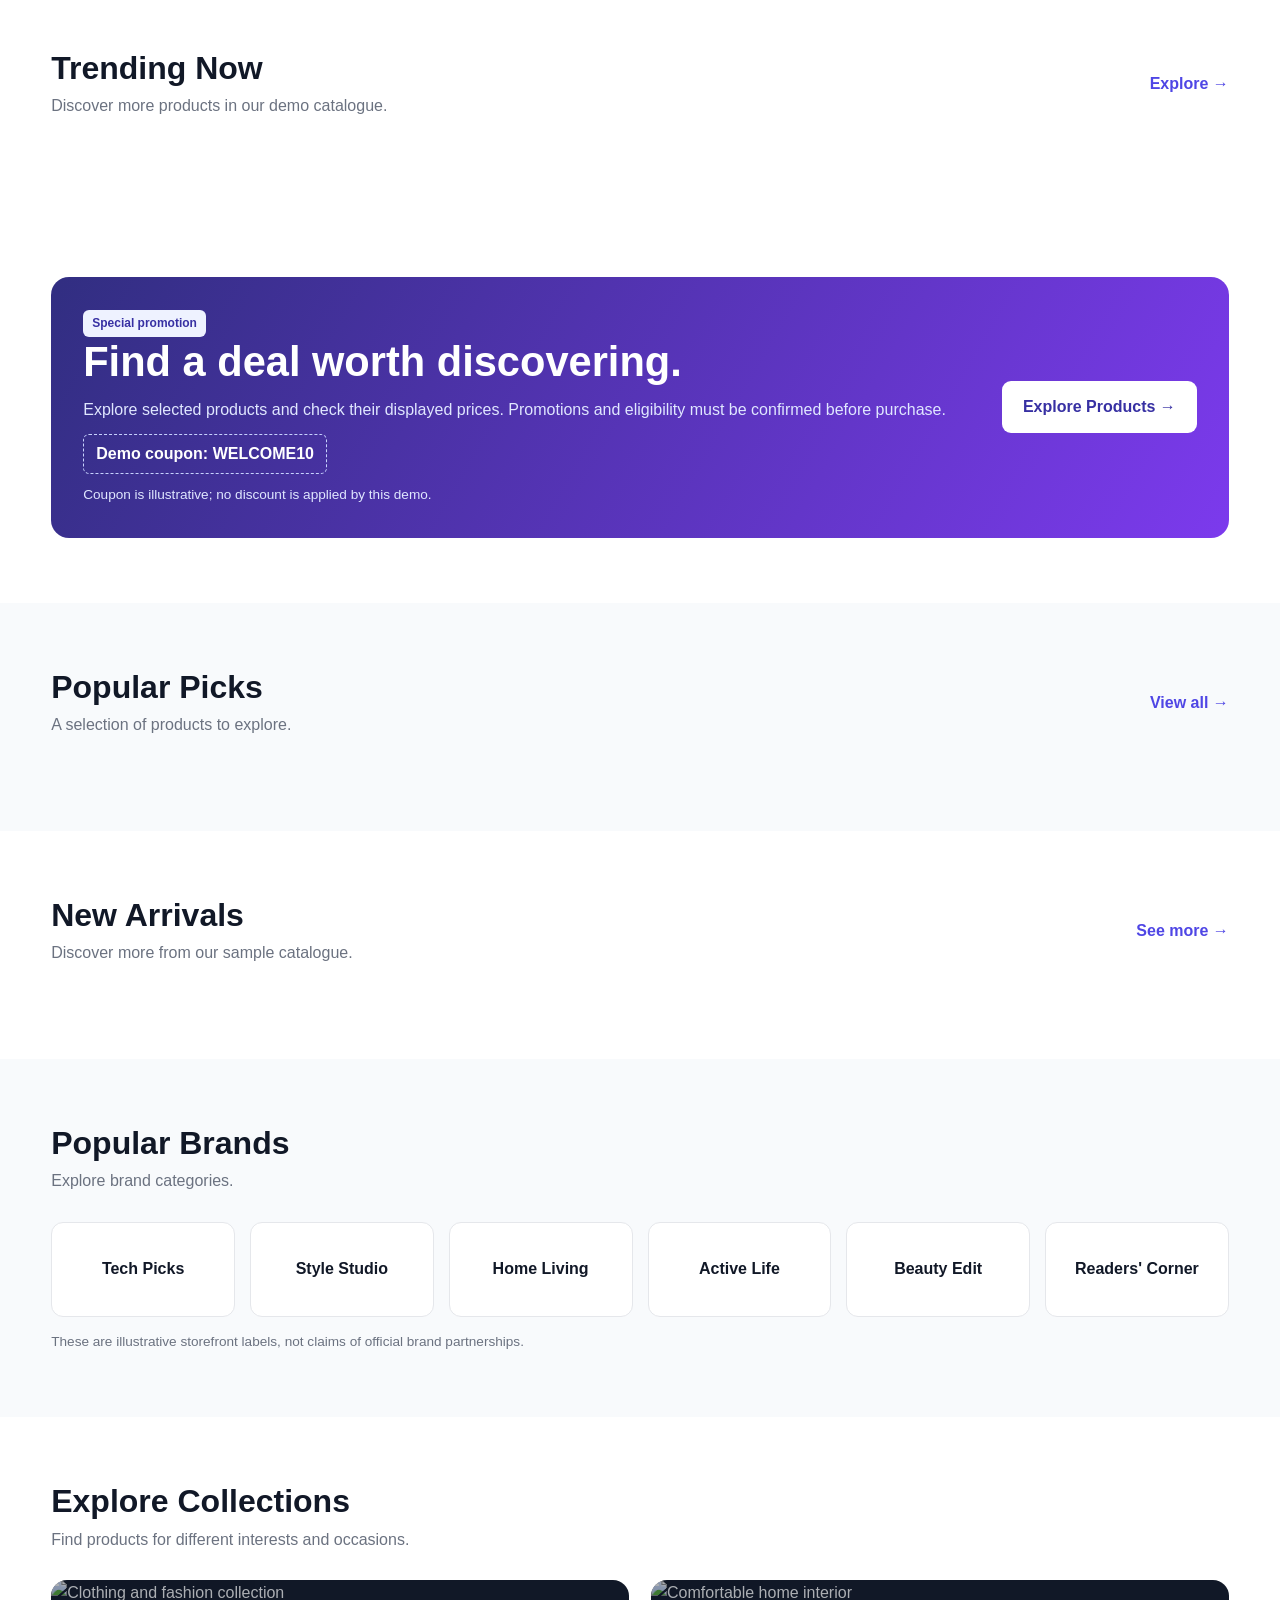
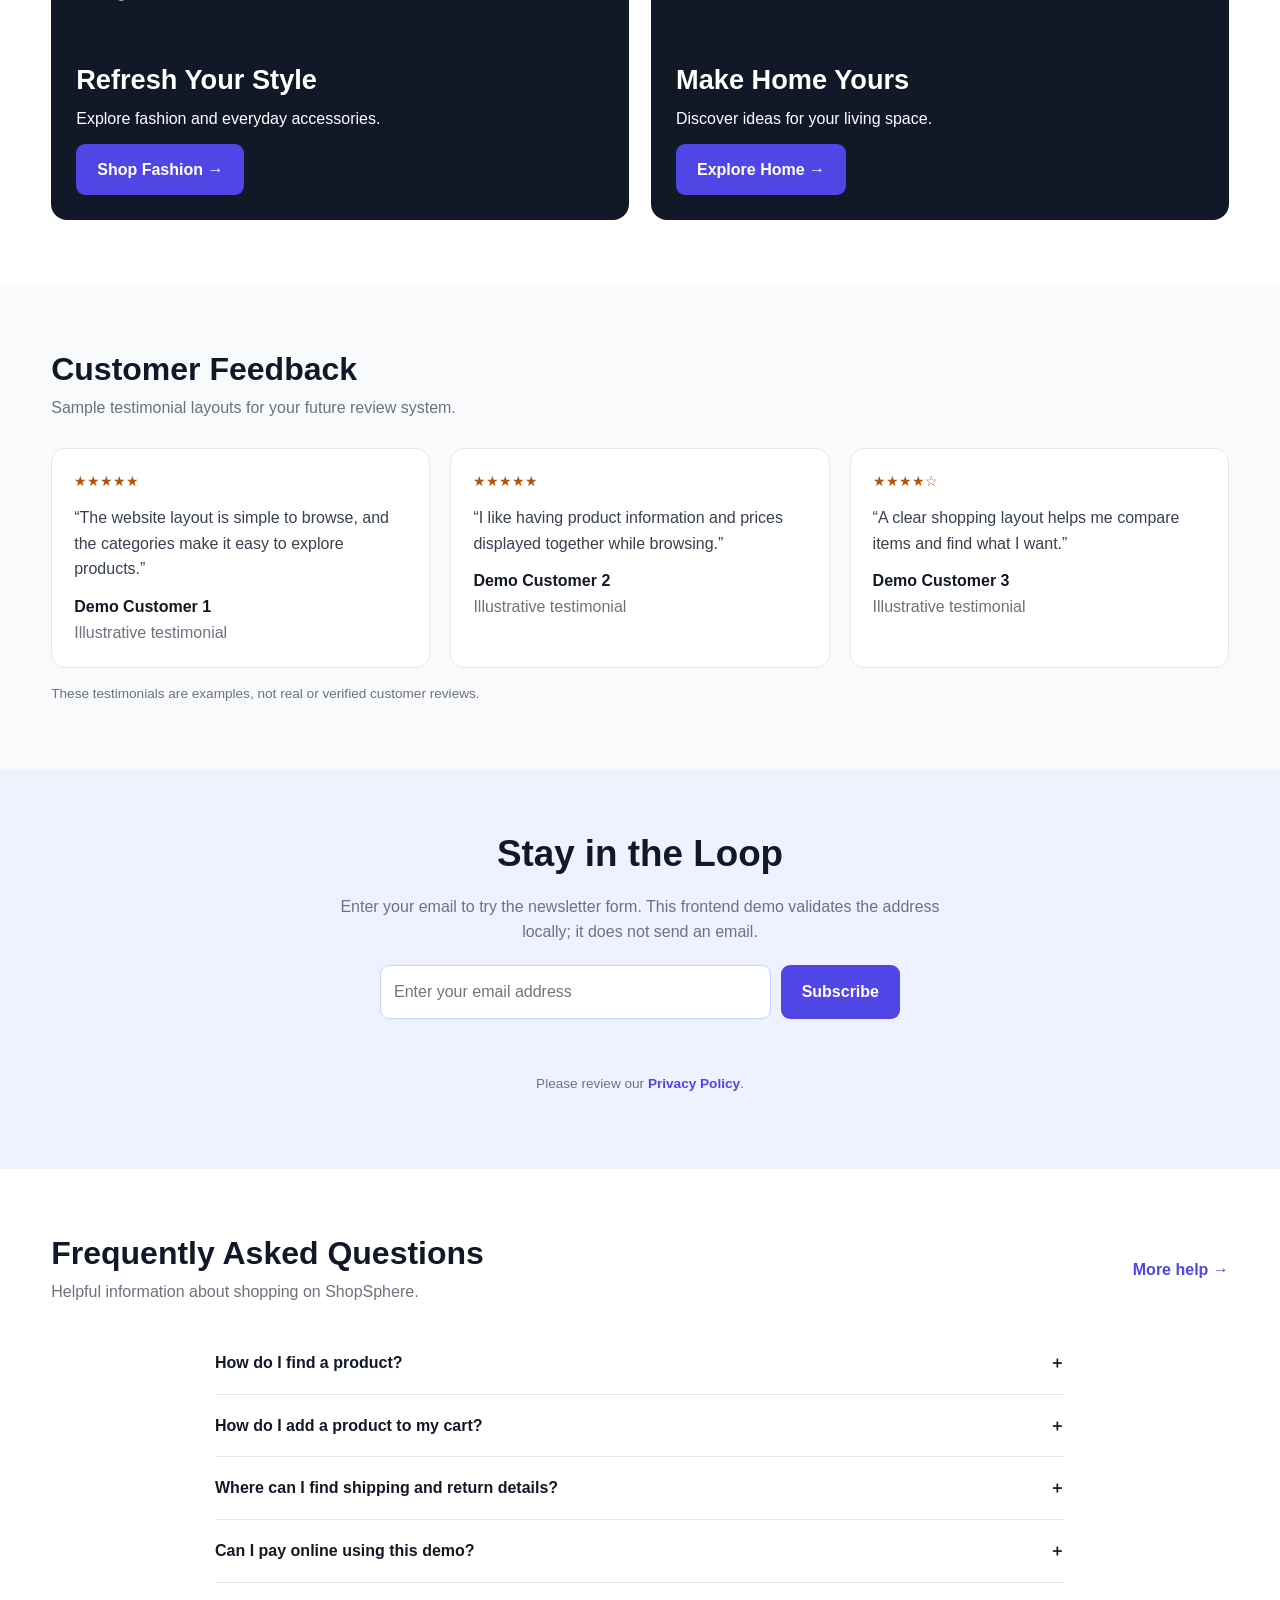
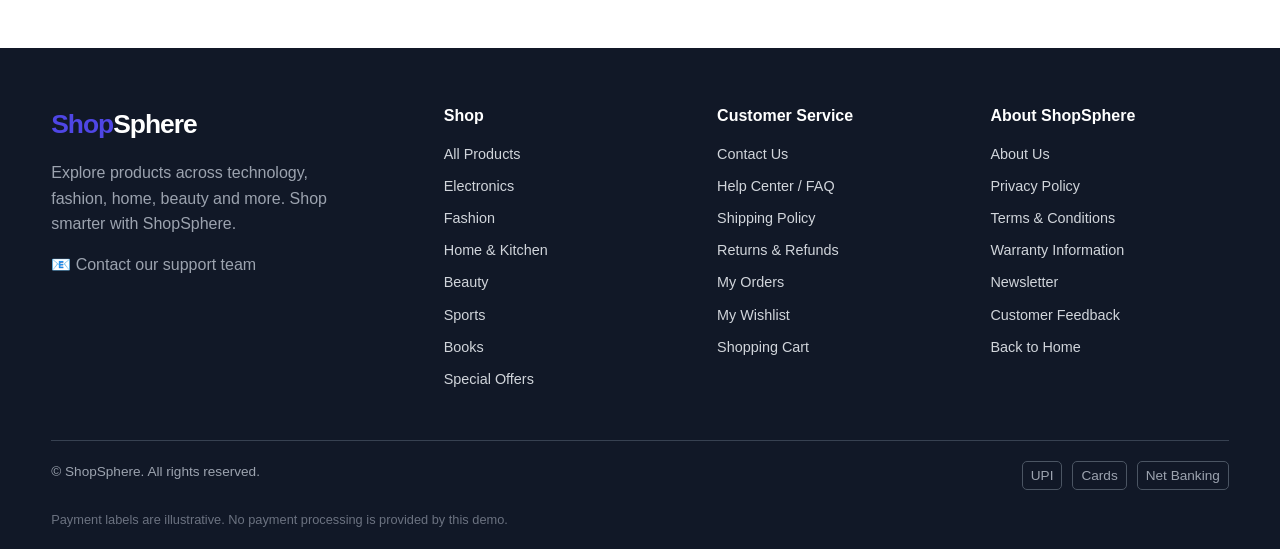
==== commit 42ea993e: "Update index.html" ====
--- a/index.html
+++ b/index.html
@@ -1247,100 +1247,139 @@
     </div>
   </div>
 
-  <!-- 2. HEADER -->
-  <header class="site-header">
-    <div class="container header-main">
-      <button class="mobile-menu-toggle" id="mobile-menu-toggle"
-        aria-label="Open navigation menu" aria-expanded="false"
-        aria-controls="category-nav">☰</button>
-
-      <a href="index.html" class="logo" aria-label="ShopSphere homepage">
-        
-<a href="profile.html">My Profile</a>
-
-        Shop<span>Sphere</span>
-      </a>
-
-      <div class="search-wrap">
-        <form class="search-form" id="search-form" role="search">
-          <label class="sr-only" for="site-search">Search products</label>
-          <input id="site-search" type="search"
-            placeholder="Search products, brands and categories..."
-            autocomplete="off">
-         <button type="submit" aria-label="Search">
-  <i data-lucide="search"></i>
-</button>
-        </form>
-        <div class="search-suggestions hidden" id="search-suggestions"
-          role="listbox" aria-label="Search suggestions"></div>
-      </div>
-
-      <div class="header-actions">
-        <a href="login.html" class="header-action" aria-label="Account">
-          <span class="action-icon">
-  <i data-lucide="user-round"></i>
-</span>
-          <span class="action-label">Account</span>
-        </a>
-
-        <a href="wishlist.html" class="header-action" aria-label="Wishlist">
-         <span class="action-icon">
-  <i data-lucide="heart"></i>
-</span>
-          <span class="count" id="wishlist-count">0</span>
-          <span class="action-label">Wishlist</span>
-        </a>
-
-        <a href="cart.html" class="header-action" aria-label="Shopping cart">
-         <span class="action-icon">
-  <i data-lucide="shopping-cart"></i>
-</span>
-          <span class="count" id="cart-count">0</span>
-          <span class="action-label">Cart</span>
-        </a>
-      </div>
-    </div>
-
-    <div class="container delivery-strip">
-      📍 Delivery options depend on your location.
-      <a href="contact.html" class="text-link">Need help?</a>
-    </div>
-
-    <!-- 3. CATEGORY NAVIGATION -->
-    <nav class="category-nav" id="category-nav"
-      aria-label="Main navigation">
-      <div class="container nav-inner">
-        <a href="index.html" aria-current="page">Home</a>
-        <a href="products.html">All Products</a>
-
-        <div class="nav-dropdown">
-          <button type="button" aria-expanded="false">Electronics ▾</button>
-          <div class="mega-menu">
-            <a href="products.html?category=electronics">All Electronics</a>
-            <a href="products.html?category=electronics">Headphones</a>
-            <a href="products.html?category=electronics">Smart Devices</a>
-            <a href="products.html?category=electronics">Accessories</a>
-          </div>
-        </div>
-
-        <div class="nav-dropdown">
-          <button type="button" aria-expanded="false">Fashion ▾</button>
-          <div class="mega-menu">
-            <a href="products.html?category=fashion">All Fashion</a>
-            <a href="products.html?category=fashion">Men's Fashion</a>
-            <a href="products.html?category=fashion">Women's Fashion</a>
-            <a href="products.html?category=fashion">Bags and Accessories</a>
-          </div>
-        </div>
-
-        <a href="products.html?category=home">Home & Kitchen</a>
-        <a href="products.html?category=beauty">Beauty</a>
-        <a href="products.html?category=sports">Sports</a>
-        <a href="products.html?category=books">Books</a>
-        <a href="#deals">Deals</a>
-      </div>
-    </nav>
-  </header>
+  
+  
+/* ShopSphere: cleaner header refinement */
+.site-header {
+  background: #ffffff;
+  border-bottom: 1px solid #e5e7eb;
+  box-shadow: 0 2px 10px rgba(15, 23, 42, 0.035);
+}
+
+.header-main {
+  gap: 24px;
+  padding-block: 15px;
+}
+
+.logo {
+  font-size: 1.7rem;
+  white-space: nowrap;
+  letter-spacing: -1px;
+}
+
+.search-form {
+  border: 1px solid #dfe3eb;
+  background: #f8fafc;
+  border-radius: 10px;
+}
+
+.search-form:focus-within {
+  border-color: #4f46e5;
+  box-shadow: 0 0 0 3px rgba(79, 70, 229, 0.09);
+}
+
+.search-form input {
+  padding: 13px 15px;
+}
+
+.search-form button {
+  min-width: 52px;
+  transition: background 0.2s ease;
+}
+
+.header-actions {
+  gap: 22px;
+}
+
+.header-action {
+  min-width: 48px;
+  color: #374151;
+  transition: color 0.2s ease;
+}
+
+.header-action:hover {
+  color: #4f46e5;
+}
+
+.header-action .action-icon {
+  display: grid;
+  place-items: center;
+  font-size: 1.3rem;
+}
+
+.header-action .action-icon svg,
+.search-form button svg,
+.benefit-icon svg {
+  width: 21px;
+  height: 21px;
+}
+
+.count {
+  right: 0;
+  top: -5px;
+}
+
+.delivery-strip {
+  padding-bottom: 10px;
+  font-size: 0.8rem;
+}
+
+.nav-inner {
+  gap: 25px;
+  min-height: 45px;
+}
+
+.nav-inner > a,
+.nav-dropdown > button {
+  font-size: 0.88rem;
+  white-space: nowrap;
+}
+
+@media (max-width: 1000px) {
+  .header-main {
+    gap: 14px;
+  }
+
+  .header-actions {
+    gap: 13px;
+  }
+
+  .nav-inner {
+    gap: 15px;
+    overflow-x: auto;
+  }
+}
+
+@media (max-width: 700px) {
+  .header-main {
+    gap: 12px;
+    padding-block: 12px;
+  }
+
+  .logo {
+    font-size: 1.4rem;
+  }
+
+  .header-actions {
+    gap: 13px;
+  }
+
+  .header-action {
+    min-width: 28px;
+  }
+
+  .header-action .action-label {
+    display: none;
+  }
+
+  .delivery-strip {
+    display: none;
+  }
+
+  .search-wrap {
+    flex-basis: 100%;
+  }
+}
 
   <main id="main-content">
     <!-- 4. HERO BANNER -->
@@ -1900,7 +1939,7 @@
        data when your backend is ready.
     ================================= */
     const products = [
-     ```javascript
+      
 {
     id: 17,
     name: "Bluetooth Earbuds",
@@ -1973,7 +2012,6 @@
     group: ["featured", "popular"],
     image: "https://images.unsplash.com/photo-1609091839311-d5365f9ff1c5?auto=format&fit=crop&w=600&q=80"
 }
-```
     ];
 
     const formatPrice = value =>
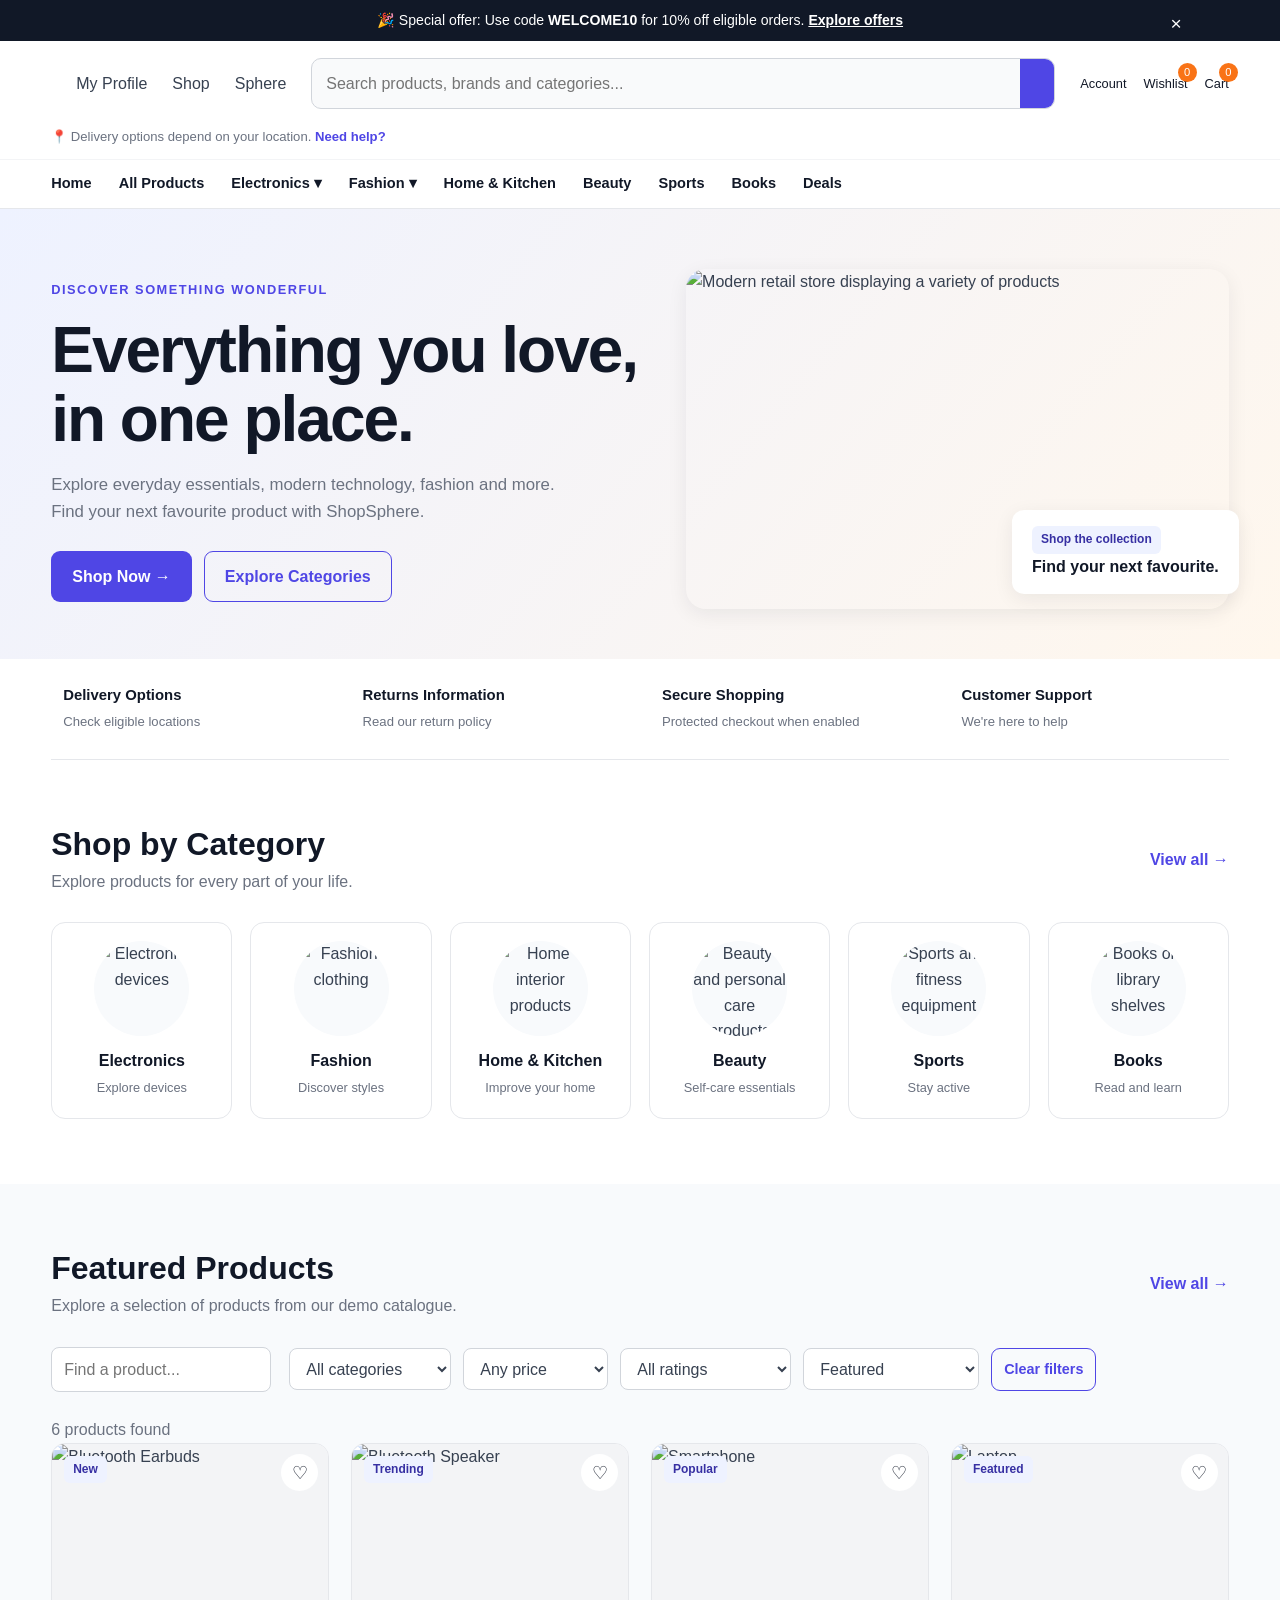
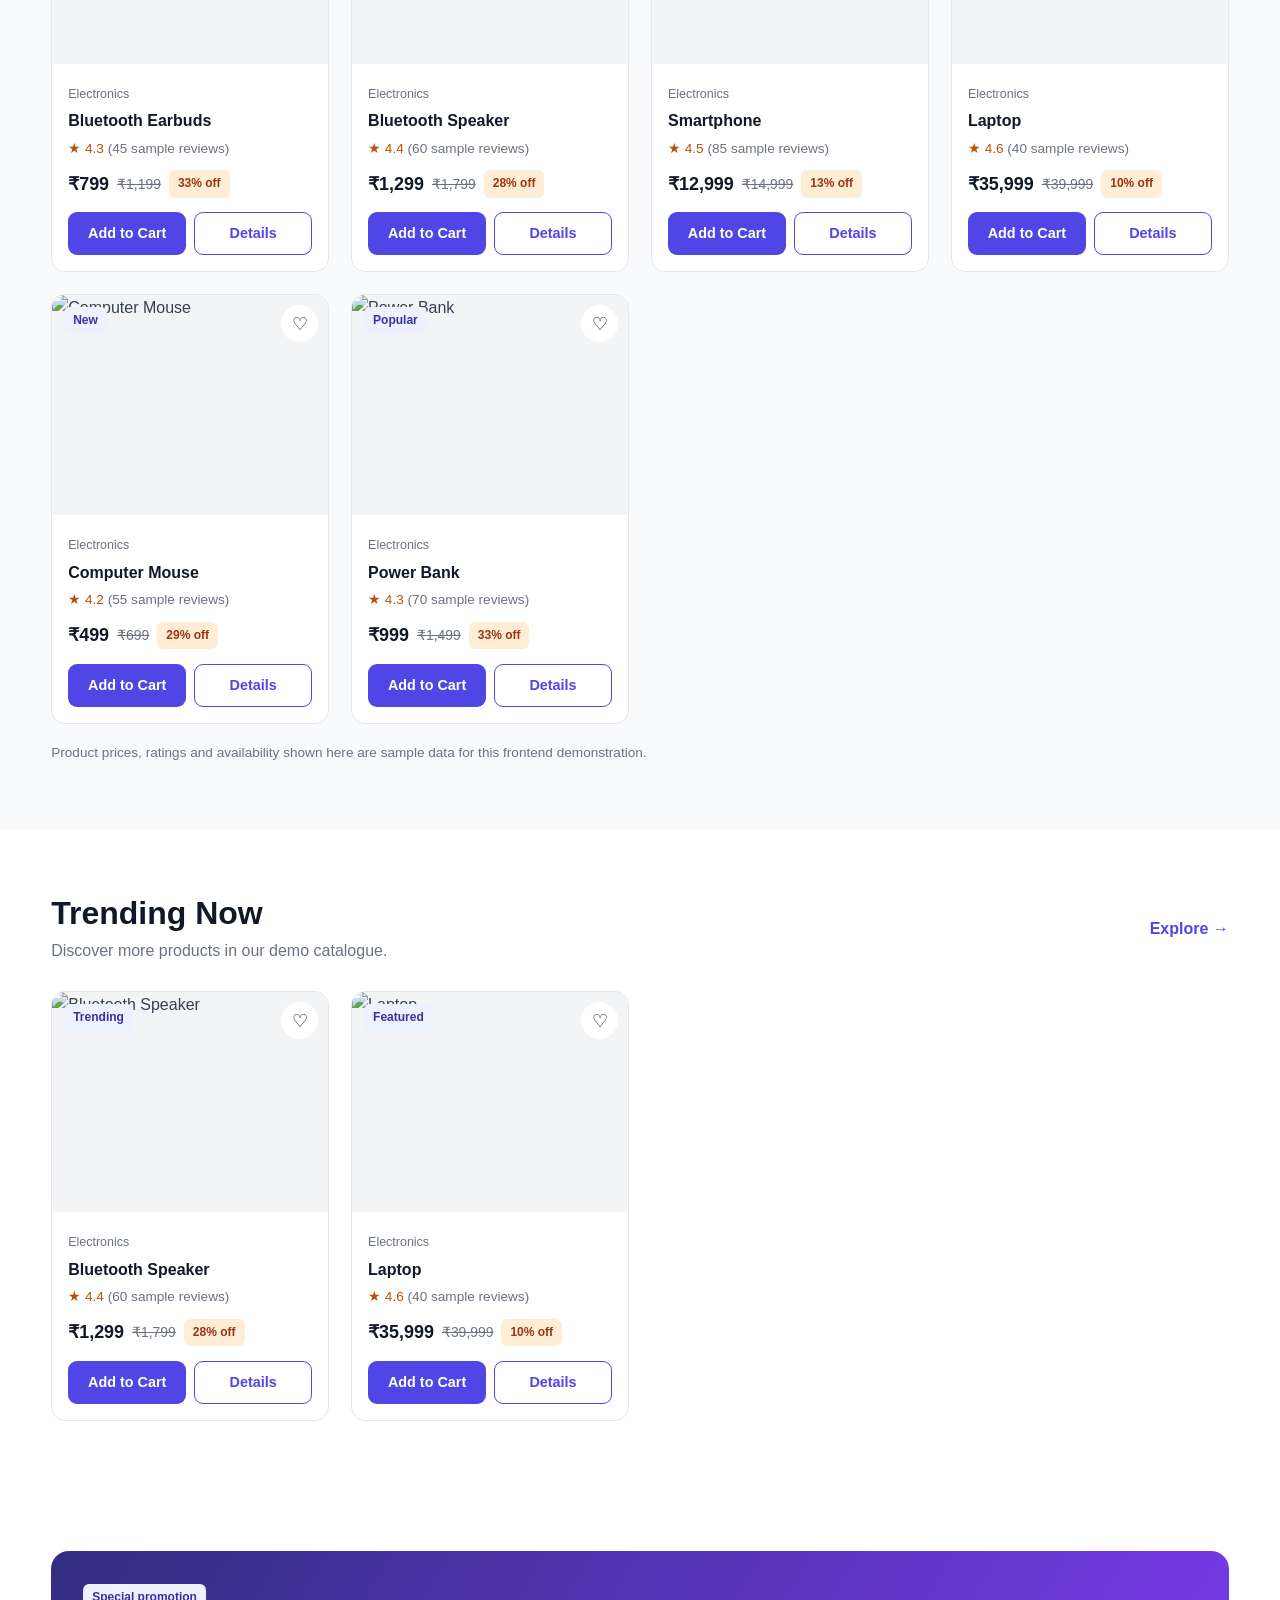
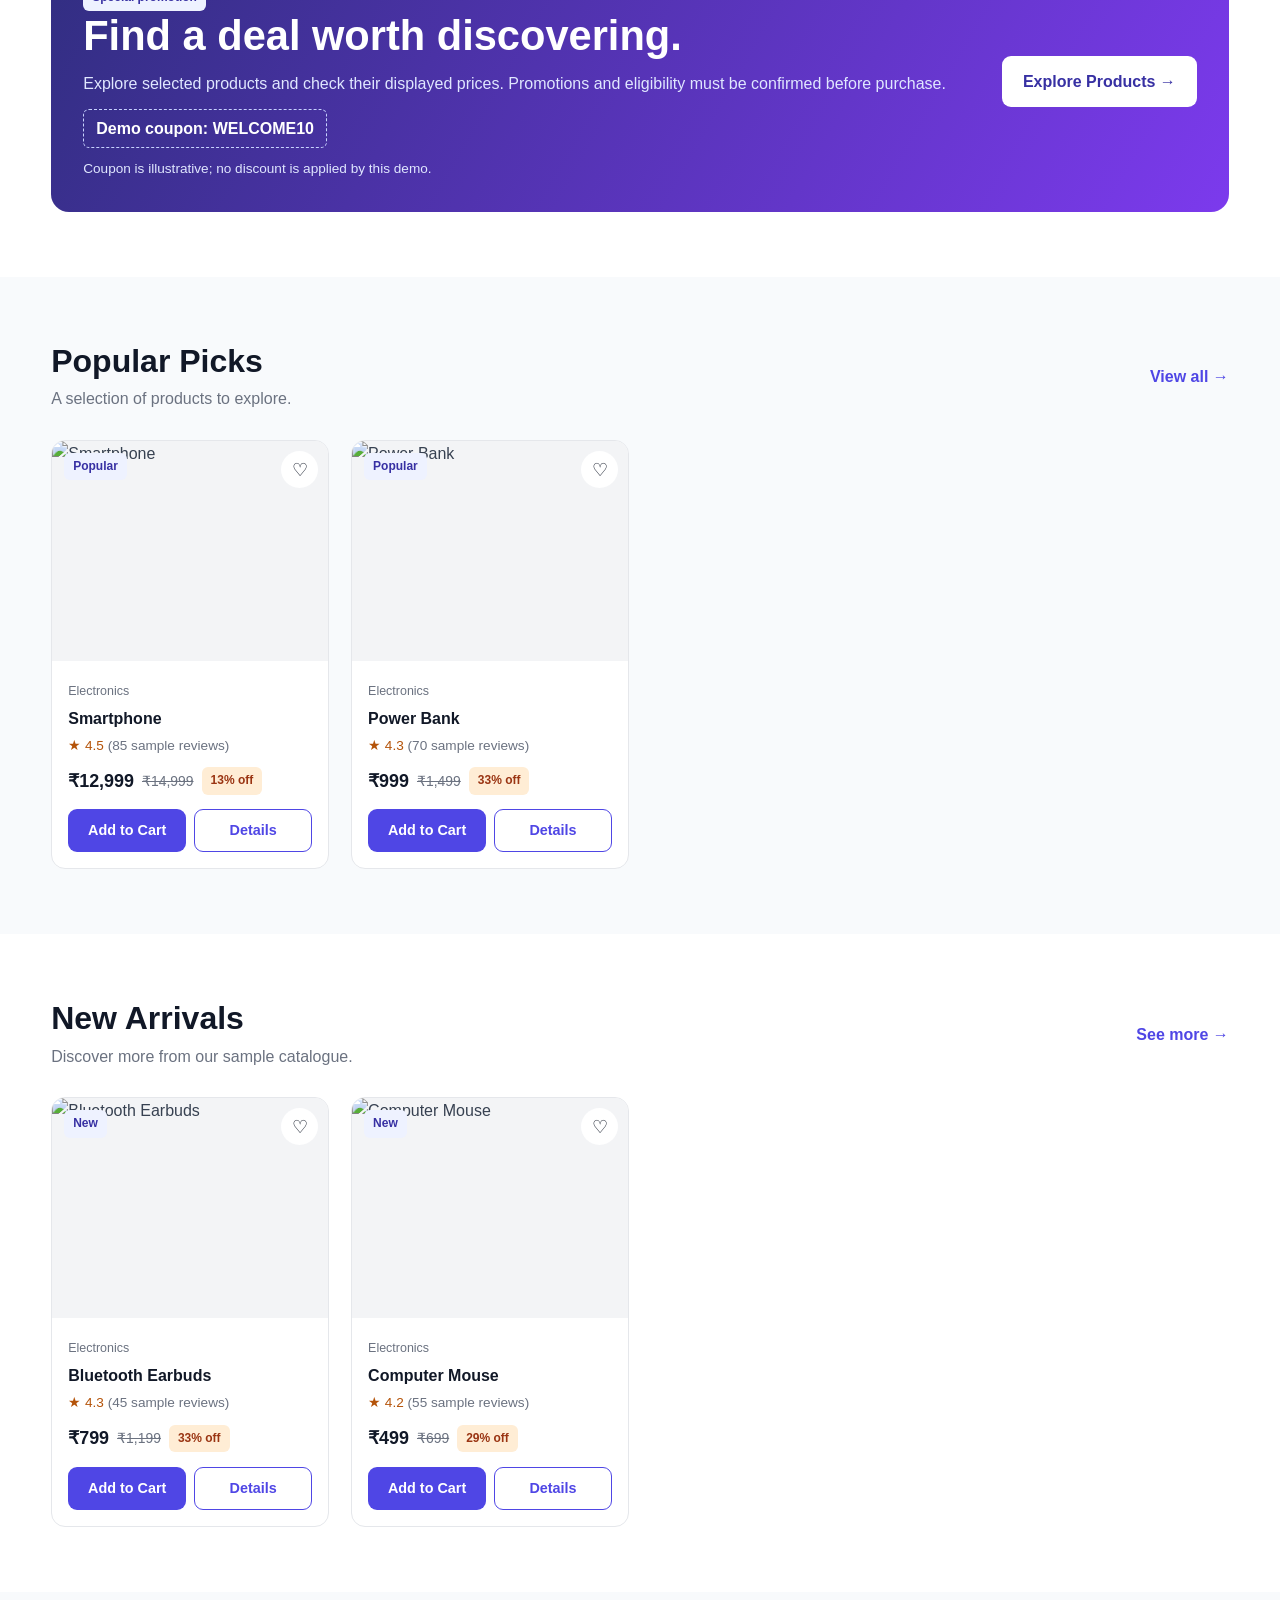
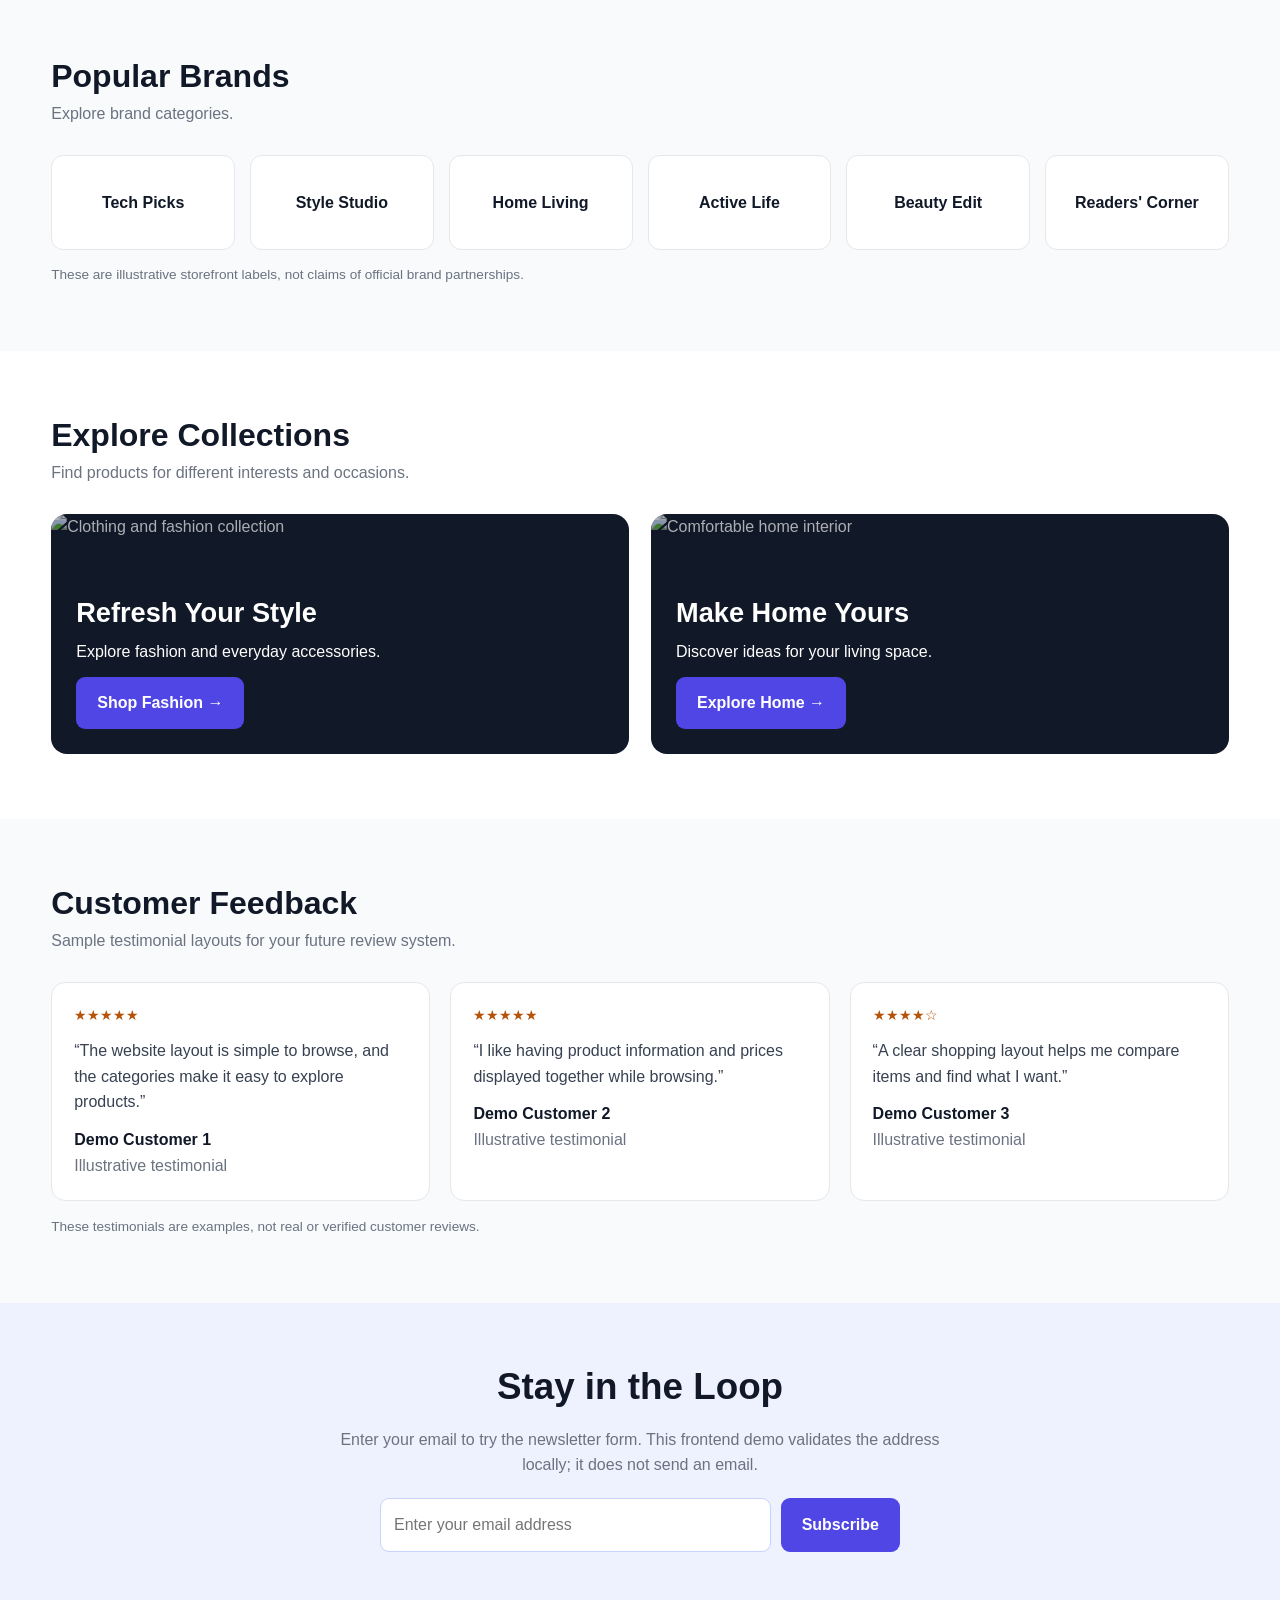
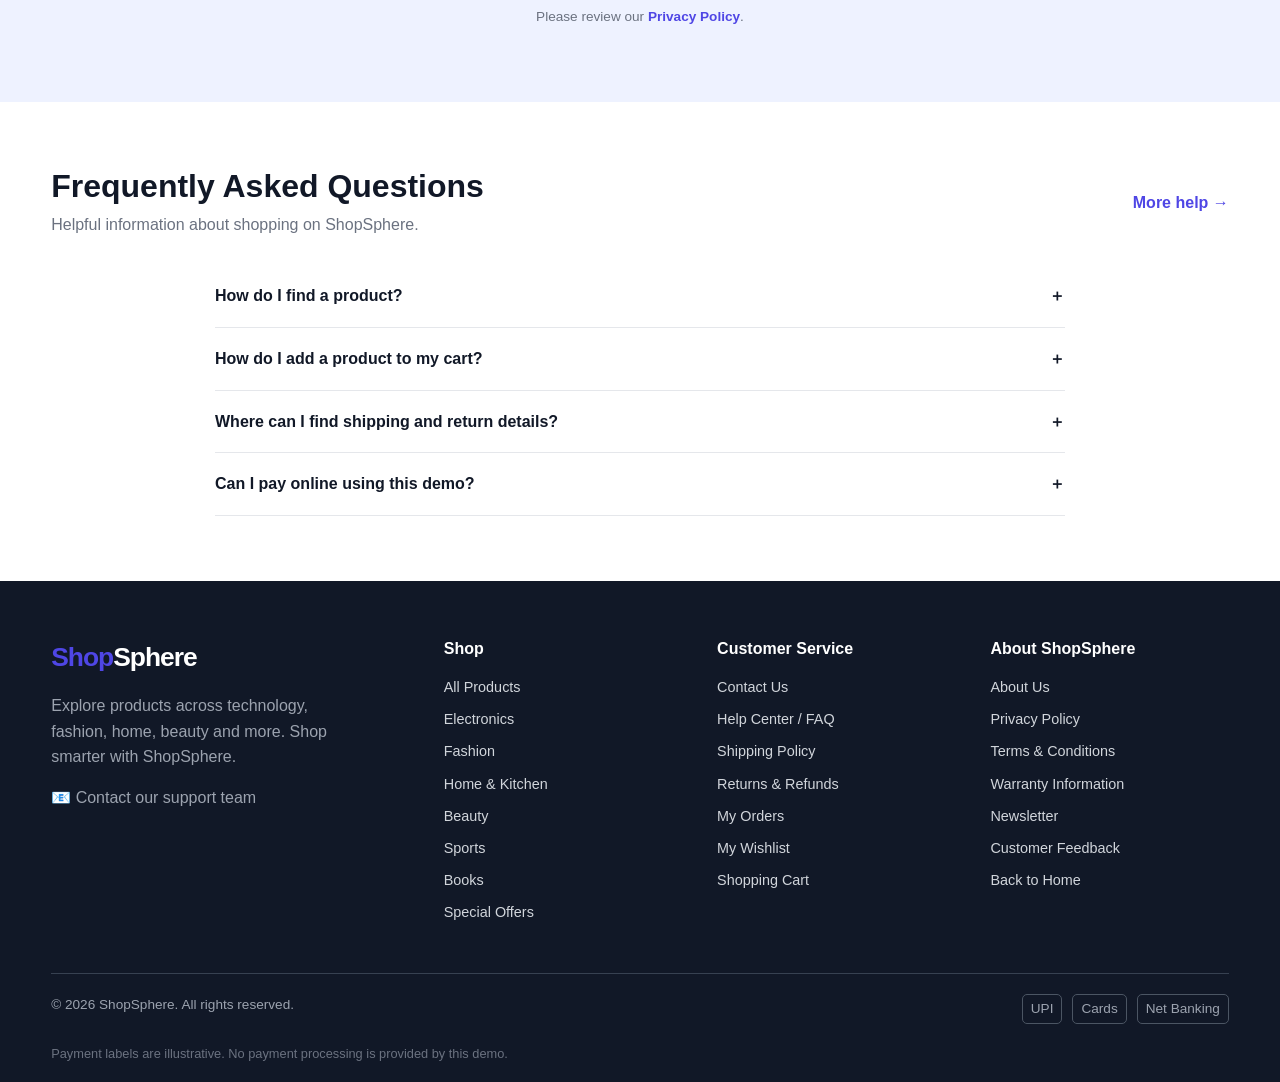
==== commit 637eca70: "Update index.html" ====
--- a/index.html
+++ b/index.html
@@ -1247,139 +1247,100 @@
     </div>
   </div>
 
-  
-  
-/* ShopSphere: cleaner header refinement */
-.site-header {
-  background: #ffffff;
-  border-bottom: 1px solid #e5e7eb;
-  box-shadow: 0 2px 10px rgba(15, 23, 42, 0.035);
-}
-
-.header-main {
-  gap: 24px;
-  padding-block: 15px;
-}
-
-.logo {
-  font-size: 1.7rem;
-  white-space: nowrap;
-  letter-spacing: -1px;
-}
-
-.search-form {
-  border: 1px solid #dfe3eb;
-  background: #f8fafc;
-  border-radius: 10px;
-}
-
-.search-form:focus-within {
-  border-color: #4f46e5;
-  box-shadow: 0 0 0 3px rgba(79, 70, 229, 0.09);
-}
-
-.search-form input {
-  padding: 13px 15px;
-}
-
-.search-form button {
-  min-width: 52px;
-  transition: background 0.2s ease;
-}
-
-.header-actions {
-  gap: 22px;
-}
-
-.header-action {
-  min-width: 48px;
-  color: #374151;
-  transition: color 0.2s ease;
-}
-
-.header-action:hover {
-  color: #4f46e5;
-}
-
-.header-action .action-icon {
-  display: grid;
-  place-items: center;
-  font-size: 1.3rem;
-}
-
-.header-action .action-icon svg,
-.search-form button svg,
-.benefit-icon svg {
-  width: 21px;
-  height: 21px;
-}
-
-.count {
-  right: 0;
-  top: -5px;
-}
-
-.delivery-strip {
-  padding-bottom: 10px;
-  font-size: 0.8rem;
-}
-
-.nav-inner {
-  gap: 25px;
-  min-height: 45px;
-}
-
-.nav-inner > a,
-.nav-dropdown > button {
-  font-size: 0.88rem;
-  white-space: nowrap;
-}
-
-@media (max-width: 1000px) {
-  .header-main {
-    gap: 14px;
-  }
-
-  .header-actions {
-    gap: 13px;
-  }
-
-  .nav-inner {
-    gap: 15px;
-    overflow-x: auto;
-  }
-}
-
-@media (max-width: 700px) {
-  .header-main {
-    gap: 12px;
-    padding-block: 12px;
-  }
-
-  .logo {
-    font-size: 1.4rem;
-  }
-
-  .header-actions {
-    gap: 13px;
-  }
-
-  .header-action {
-    min-width: 28px;
-  }
-
-  .header-action .action-label {
-    display: none;
-  }
-
-  .delivery-strip {
-    display: none;
-  }
-
-  .search-wrap {
-    flex-basis: 100%;
-  }
-}
+  <!-- 2. HEADER -->
+  <header class="site-header">
+    <div class="container header-main">
+      <button class="mobile-menu-toggle" id="mobile-menu-toggle"
+        aria-label="Open navigation menu" aria-expanded="false"
+        aria-controls="category-nav">☰</button>
+
+      <a href="index.html" class="logo" aria-label="ShopSphere homepage">
+        
+<a href="profile.html">My Profile</a>
+
+        Shop<span>Sphere</span>
+      </a>
+
+      <div class="search-wrap">
+        <form class="search-form" id="search-form" role="search">
+          <label class="sr-only" for="site-search">Search products</label>
+          <input id="site-search" type="search"
+            placeholder="Search products, brands and categories..."
+            autocomplete="off">
+         <button type="submit" aria-label="Search">
+  <i data-lucide="search"></i>
+</button>
+        </form>
+        <div class="search-suggestions hidden" id="search-suggestions"
+          role="listbox" aria-label="Search suggestions"></div>
+      </div>
+
+      <div class="header-actions">
+        <a href="login.html" class="header-action" aria-label="Account">
+          <span class="action-icon">
+  <i data-lucide="user-round"></i>
+</span>
+          <span class="action-label">Account</span>
+        </a>
+
+        <a href="wishlist.html" class="header-action" aria-label="Wishlist">
+         <span class="action-icon">
+  <i data-lucide="heart"></i>
+</span>
+          <span class="count" id="wishlist-count">0</span>
+          <span class="action-label">Wishlist</span>
+        </a>
+
+        <a href="cart.html" class="header-action" aria-label="Shopping cart">
+         <span class="action-icon">
+  <i data-lucide="shopping-cart"></i>
+</span>
+          <span class="count" id="cart-count">0</span>
+          <span class="action-label">Cart</span>
+        </a>
+      </div>
+    </div>
+
+    <div class="container delivery-strip">
+      📍 Delivery options depend on your location.
+      <a href="contact.html" class="text-link">Need help?</a>
+    </div>
+
+    <!-- 3. CATEGORY NAVIGATION -->
+    <nav class="category-nav" id="category-nav"
+      aria-label="Main navigation">
+      <div class="container nav-inner">
+        <a href="index.html" aria-current="page">Home</a>
+        <a href="products.html">All Products</a>
+
+        <div class="nav-dropdown">
+          <button type="button" aria-expanded="false">Electronics ▾</button>
+          <div class="mega-menu">
+            <a href="products.html?category=electronics">All Electronics</a>
+            <a href="products.html?category=electronics">Headphones</a>
+            <a href="products.html?category=electronics">Smart Devices</a>
+            <a href="products.html?category=electronics">Accessories</a>
+          </div>
+        </div>
+
+        <div class="nav-dropdown">
+          <button type="button" aria-expanded="false">Fashion ▾</button>
+          <div class="mega-menu">
+            <a href="products.html?category=fashion">All Fashion</a>
+            <a href="products.html?category=fashion">Men's Fashion</a>
+            <a href="products.html?category=fashion">Women's Fashion</a>
+            <a href="products.html?category=fashion">Bags and Accessories</a>
+          </div>
+        </div>
+
+        <a href="products.html?category=home">Home & Kitchen</a>
+        <a href="products.html?category=beauty">Beauty</a>
+        <a href="products.html?category=sports">Sports</a>
+        <a href="products.html?category=books">Books</a>
+        <a href="#deals">Deals</a>
+      </div>
+    </nav>
+  </header>
 
   <main id="main-content">
     <!-- 4. HERO BANNER -->
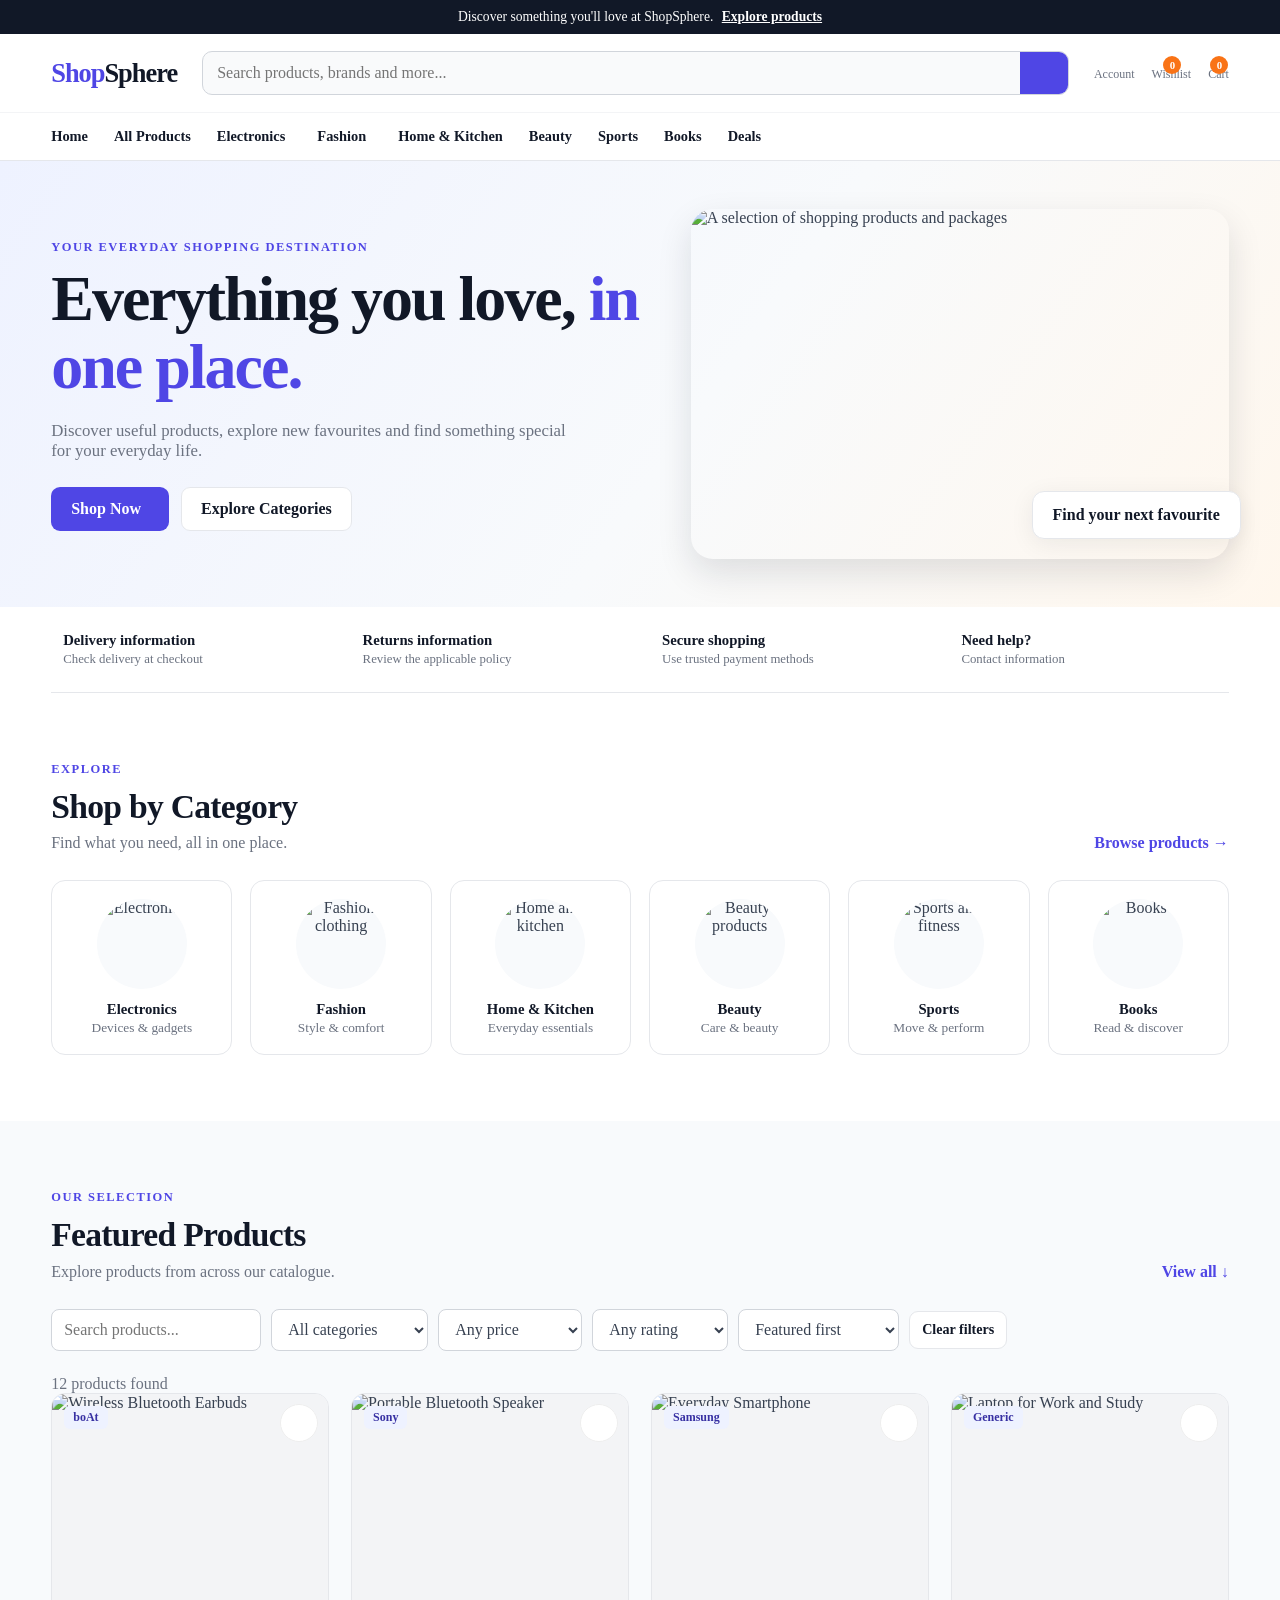
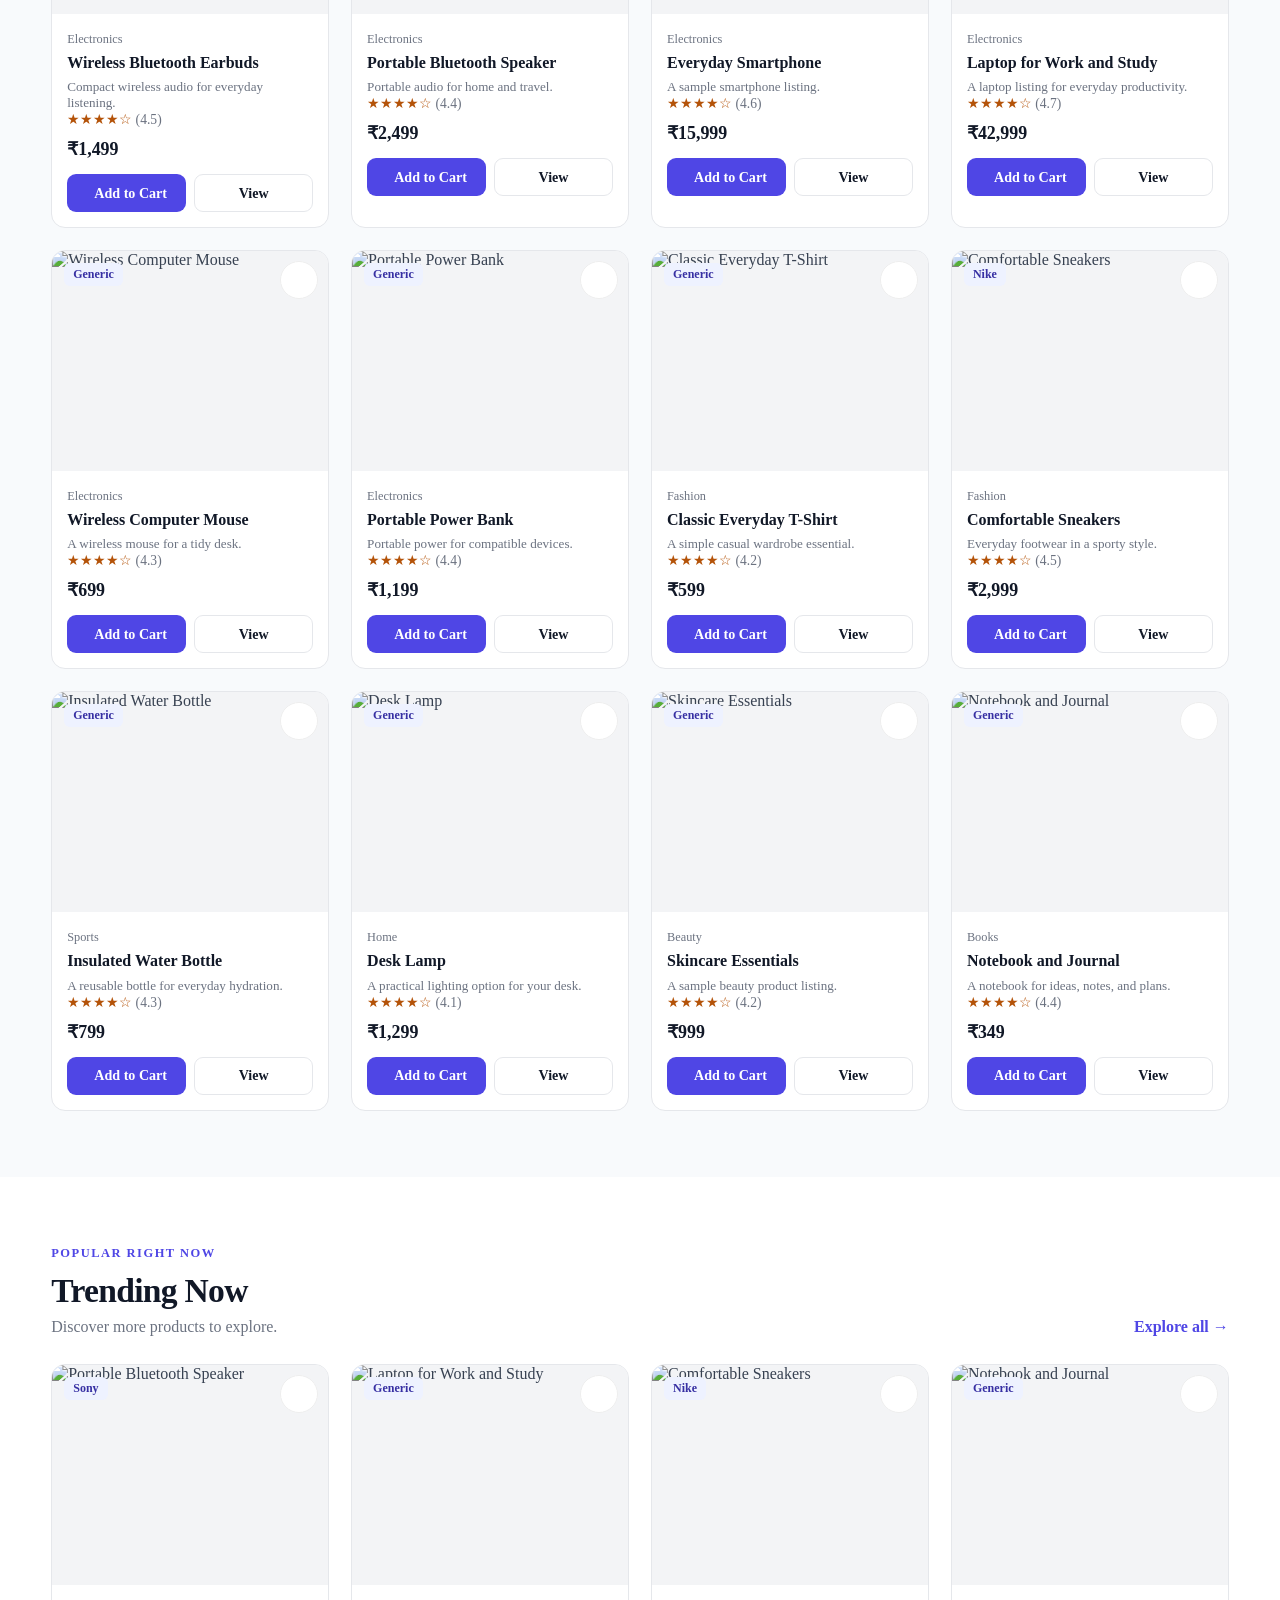
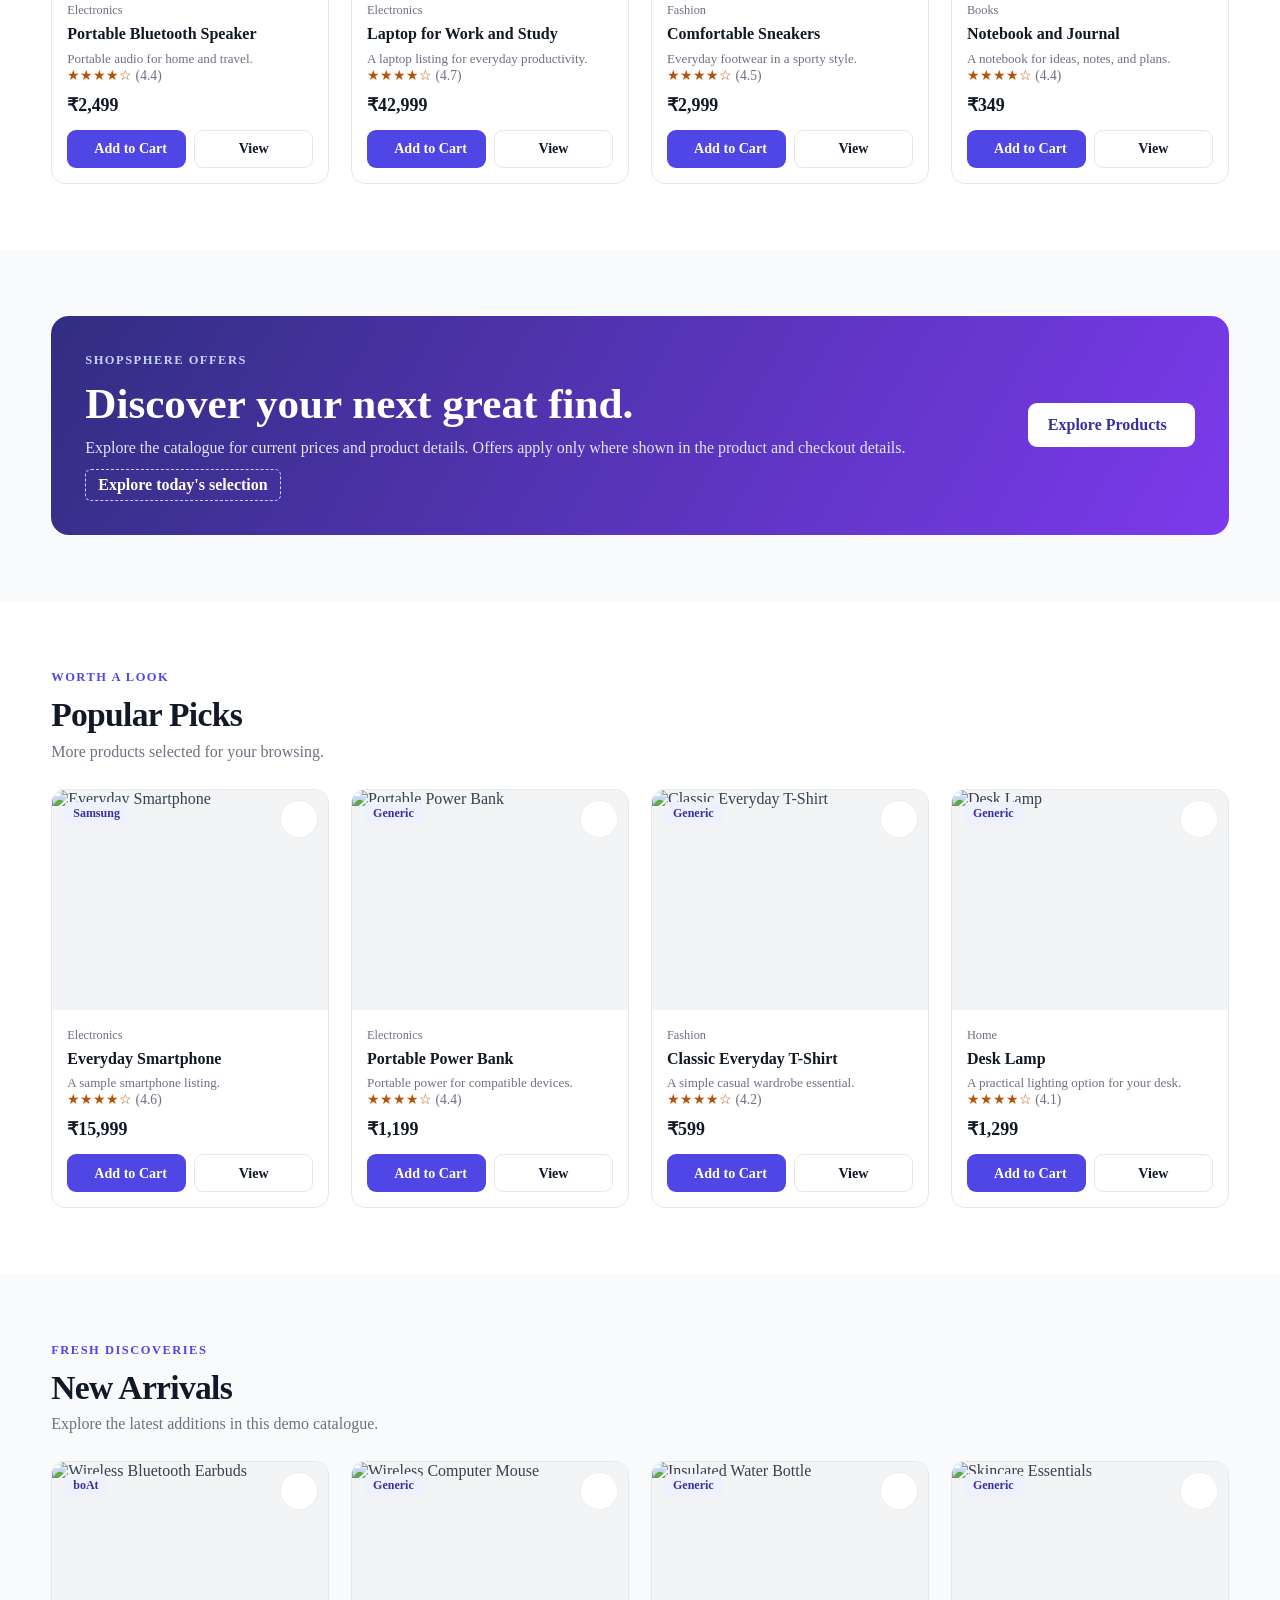
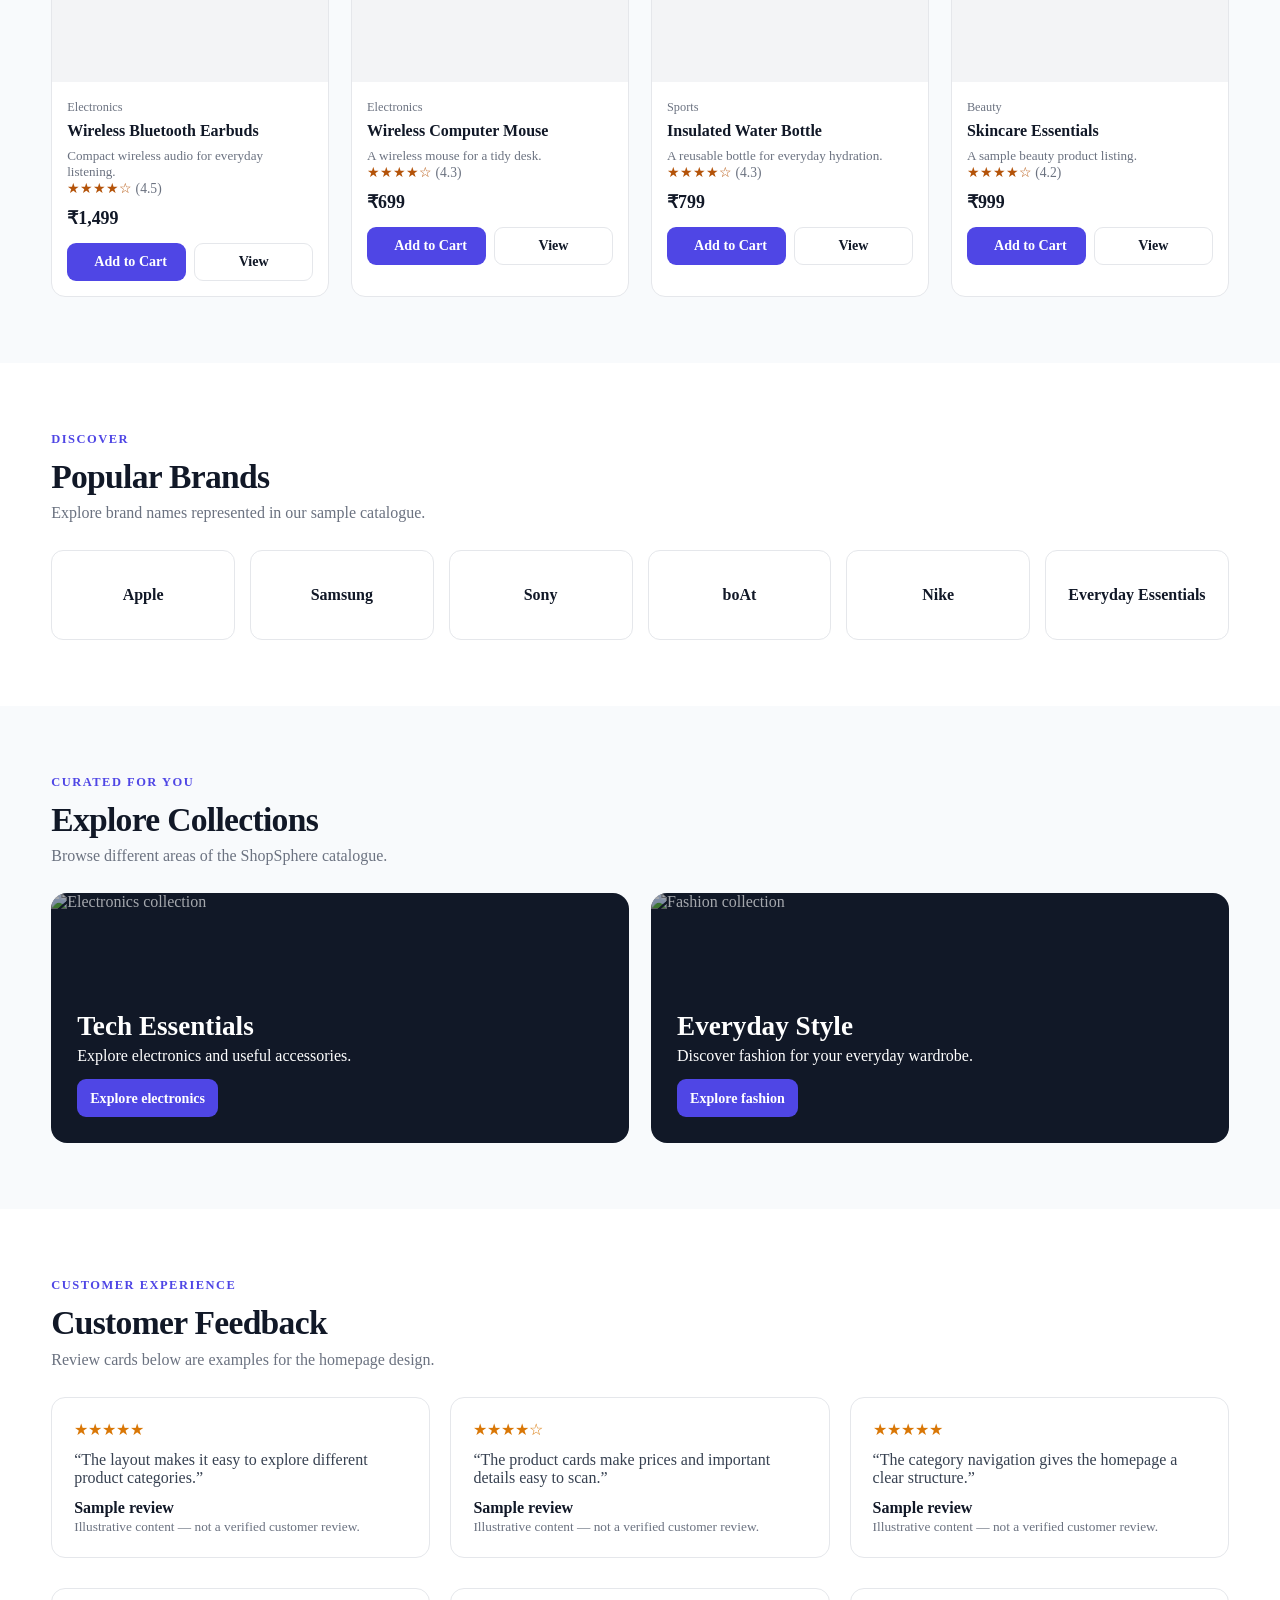
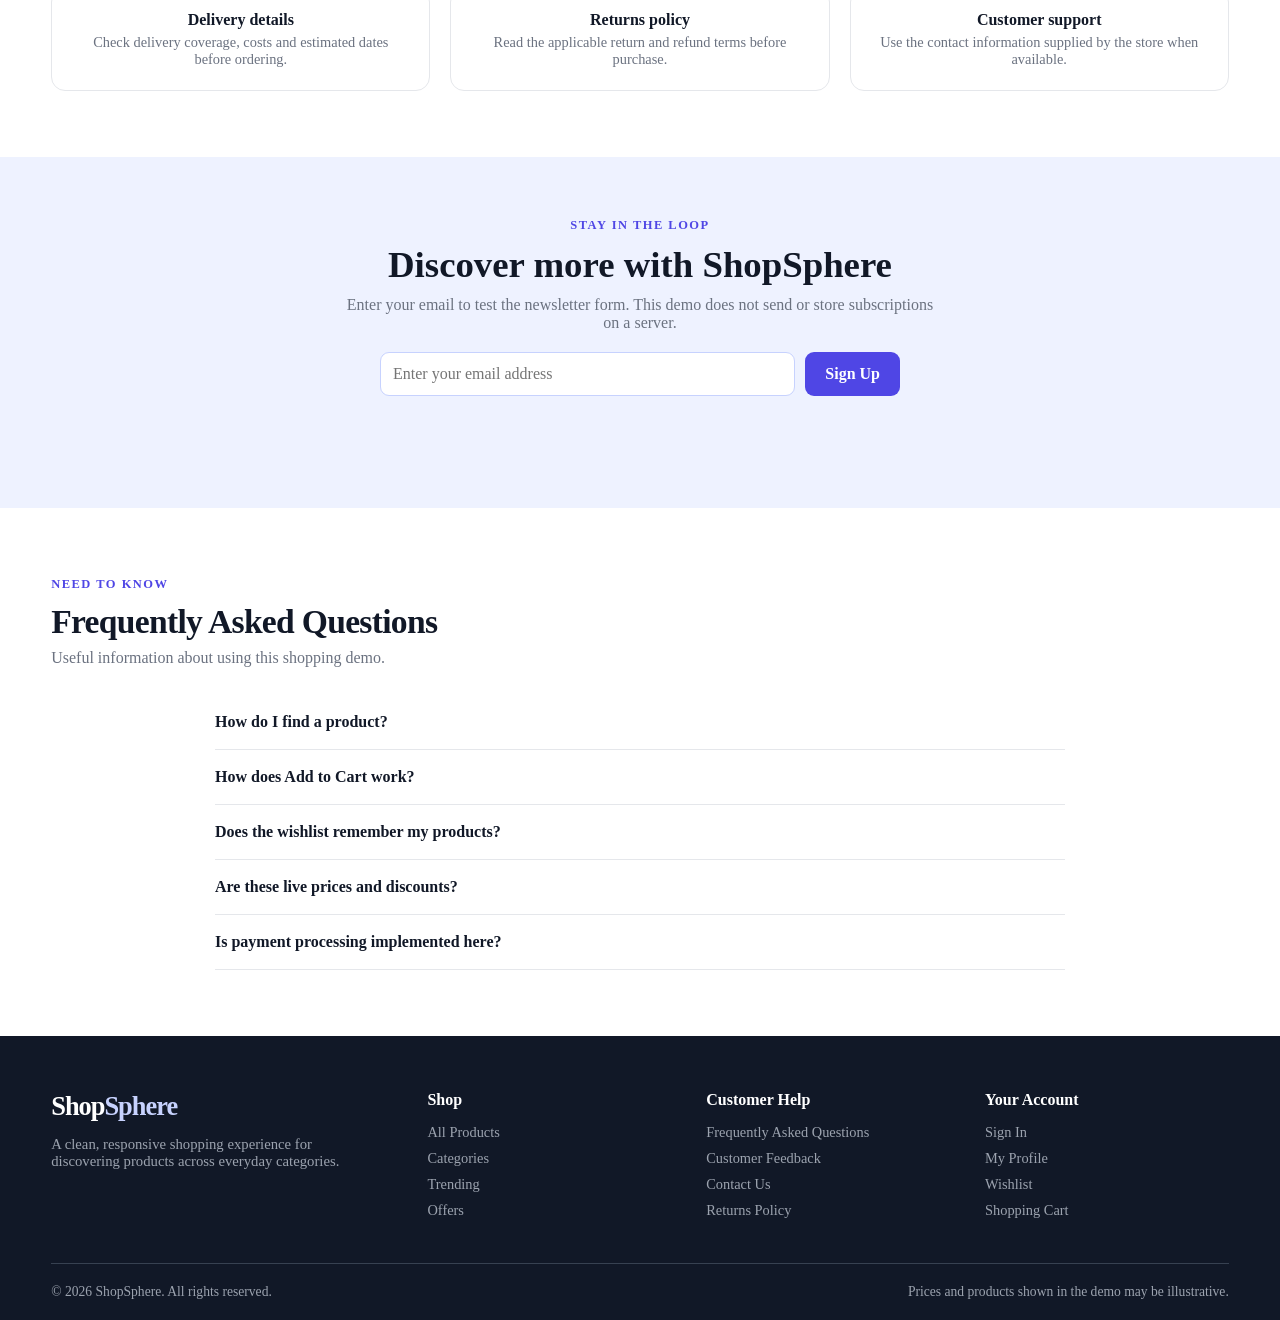
==== commit 3c4480d2: "Update index.html" ====
--- a/index.html
+++ b/index.html
@@ -2,33 +2,34 @@
 <!DOCTYPE html>
 <html lang="en">
 <head>
-    
-<script src="https://unpkg.com/lucide@latest"></script>
   <meta charset="UTF-8">
   <meta name="viewport" content="width=device-width, initial-scale=1.0">
-  <meta name="description" content="ShopSphere - Discover electronics, fashion, home essentials, beauty products and more at great prices.">
-  <meta name="theme-color" content="#111827">
-  <title>ShopSphere | Shop Everything You Love</title>
-  <link rel="icon" href="assets/favicon.png" type="image/png">
+  <meta name="description" content="ShopSphere — discover electronics, fashion, home essentials, beauty and more.">
+  <meta name="theme-color" content="#ffffff">
+  <title>ShopSphere | Everything You Love</title>
+
+  <script src="https://unpkg.com/lucide@latest"></script>
 
   <style>
-    /* =========================
-       1. GLOBAL FOUNDATION
-    ========================= */
+    /* =====================================
+       1. DESIGN SYSTEM AND RESET
+    ===================================== */
     :root {
       --primary: #4f46e5;
       --primary-dark: #3730a3;
-      --secondary: #f97316;
+      --accent: #f97316;
       --dark: #111827;
       --text: #374151;
       --muted: #6b7280;
       --light: #f8fafc;
       --border: #e5e7eb;
-      --white: #ffffff;
+      --white: #fff;
       --success: #15803d;
       --danger: #dc2626;
       --radius: 14px;
-      --shadow: 0 5px 20px rgba(15, 23, 42, 0.07);
+      --shadow: 0 5px 24px rgba(15, 23, 42, .07);
+      --shadow-hover: 0 14px 35px rgba(15, 23, 42, .12);
+      --container: 1200px;
     }
 
     * {
@@ -39,18 +40,18 @@
 
     html {
       scroll-behavior: smooth;
-      scroll-padding-top: 100px;
+      scroll-padding-top: 120px;
     }
 
     body {
-      font-family: Arial, Helvetica, sans-serif;
+      font-family: Inter, Arial, Helvetica, sans-serif;
       color: var(--text);
       background: var(--white);
       line-height: 1.6;
     }
 
-    body, button, input, select {
-      font-size: 16px;
+    body, button, input, select, textarea {
+      font: inherit;
     }
 
     img {
@@ -61,10 +62,6 @@
     a {
       color: inherit;
       text-decoration: none;
-    }
-
-    button, input, select {
-      font: inherit;
     }
 
     button {
@@ -75,81 +72,127 @@
     a:focus-visible,
     input:focus-visible,
     select:focus-visible {
-      outline: 3px solid #818cf8;
+      outline: 3px solid #a5b4fc;
       outline-offset: 3px;
     }
 
     .container {
-      width: min(1200px, 92%);
+      width: min(var(--container), 92%);
       margin-inline: auto;
     }
 
     .section {
-      padding: 65px 0;
+      padding: 66px 0;
+    }
+
+    .section.soft {
+      background: var(--light);
     }
 
     .section-heading {
       display: flex;
       justify-content: space-between;
-      align-items: center;
-      gap: 15px;
+      align-items: end;
+      gap: 20px;
       margin-bottom: 28px;
     }
 
     .section-heading h2 {
       color: var(--dark);
-      font-size: clamp(1.45rem, 3vw, 2rem);
+      font-size: clamp(1.55rem, 3vw, 2.1rem);
       line-height: 1.2;
+      letter-spacing: -.7px;
     }
 
     .section-heading p {
+      margin-top: 7px;
       color: var(--muted);
-      margin-top: 6px;
-    }
-
-    .text-link {
+    }
+
+    .eyebrow {
+      display: inline-block;
+      margin-bottom: 10px;
       color: var(--primary);
-      font-weight: 700;
-      white-space: nowrap;
-    }
-
-    .text-link:hover {
-      text-decoration: underline;
+      font-size: .78rem;
+      font-weight: 800;
+      letter-spacing: 1.5px;
+      text-transform: uppercase;
+    }
+
+    .muted {
+      color: var(--muted);
     }
 
     .btn {
       display: inline-flex;
+      justify-content: center;
       align-items: center;
-      justify-content: center;
       gap: 8px;
-      padding: 12px 20px;
+      min-height: 44px;
+      padding: 11px 19px;
       border: 1px solid transparent;
       border-radius: 9px;
       background: var(--primary);
       color: var(--white);
       font-weight: 700;
-      transition: background .2s, transform .2s;
+      transition: background .2s, transform .2s, box-shadow .2s;
     }
 
     .btn:hover {
       background: var(--primary-dark);
-      transform: translateY(-1px);
+      transform: translateY(-2px);
+      box-shadow: 0 5px 14px rgba(79, 70, 229, .18);
     }
 
     .btn-outline {
-      background: transparent;
+      border-color: var(--border);
+      background: white;
+      color: var(--dark);
+    }
+
+    .btn-outline:hover {
+      border-color: var(--primary);
+      background: #eef2ff;
       color: var(--primary);
+    }
+
+    .btn-small {
+      min-height: 38px;
+      padding: 8px 12px;
+      font-size: .88rem;
+    }
+
+    .text-link {
+      color: var(--primary);
+      font-weight: 700;
+      white-space: nowrap;
+    }
+
+    .text-link:hover {
+      text-decoration: underline;
+    }
+
+    .icon-btn {
+      display: inline-grid;
+      place-items: center;
+      width: 42px;
+      height: 42px;
+      border: 1px solid var(--border);
+      border-radius: 50%;
+      background: white;
+      color: var(--dark);
+      transition: color .2s, border-color .2s, background .2s;
+    }
+
+    .icon-btn:hover {
       border-color: var(--primary);
-    }
-
-    .btn-outline:hover {
-      background: var(--primary);
-      color: white;
-    }
-
-    .btn-small {
-      padding: 9px 12px;
-      font-size: .9rem;
+      color: var(--primary);
+    }
+
+    .icon-btn svg,
+    .btn svg {
+      width: 19px;
+      height: 19px;
     }
 
     .badge {
@@ -159,16 +202,12 @@
       background: #eef2ff;
       color: var(--primary-dark);
       font-size: .75rem;
-      font-weight: 700;
+      font-weight: 800;
     }
 
     .sale-badge {
       background: #ffedd5;
       color: #9a3412;
-    }
-
-    .muted {
-      color: var(--muted);
     }
 
     .hidden {
@@ -179,54 +218,38 @@
       position: absolute;
       width: 1px;
       height: 1px;
-      padding: 0;
-      margin: -1px;
       overflow: hidden;
       clip: rect(0, 0, 0, 0);
       white-space: nowrap;
-      border: 0;
-    }
-
-    /* =========================
+    }
+
+    /* =====================================
        2. ANNOUNCEMENT BAR
-    ========================= */
+    ===================================== */
     .announcement {
       padding: 9px 4%;
-      text-align: center;
       background: var(--dark);
       color: white;
-      font-size: .88rem;
+      text-align: center;
+      font-size: .85rem;
     }
 
     .announcement a {
+      margin-left: 5px;
       text-decoration: underline;
       font-weight: 700;
     }
 
-    .announcement-inner {
-      position: relative;
-      padding-inline: 28px;
-    }
-
-    .announcement-close {
-      position: absolute;
-      right: 0;
-      top: 0;
-      border: 0;
-      color: white;
-      background: transparent;
-      font-size: 1.2rem;
-    }
-
-    /* =========================
-       3. HEADER AND SEARCH
-    ========================= */
+    /* =====================================
+       3. HEADER
+    ===================================== */
     .site-header {
       position: sticky;
       top: 0;
-      z-index: 100;
-      background: white;
+      z-index: 1000;
+      background: rgba(255,255,255,.97);
       border-bottom: 1px solid var(--border);
+      backdrop-filter: blur(12px);
     }
 
     .header-main {
@@ -251,14 +274,21 @@
     .search-wrap {
       position: relative;
       flex: 1;
+      min-width: 0;
     }
 
     .search-form {
       display: flex;
+      overflow: hidden;
       border: 1px solid #d1d5db;
       border-radius: 10px;
-      overflow: hidden;
       background: #f9fafb;
+      transition: border-color .2s, box-shadow .2s;
+    }
+
+    .search-form:focus-within {
+      border-color: var(--primary);
+      box-shadow: 0 0 0 3px rgba(79,70,229,.1);
     }
 
     .search-form input {
@@ -271,35 +301,49 @@
     }
 
     .search-form button {
-      padding: 0 17px;
+      display: grid;
+      place-items: center;
+      min-width: 48px;
       border: 0;
       background: var(--primary);
       color: white;
+      transition: background .2s;
+    }
+
+    .search-form button:hover {
+      background: var(--primary-dark);
+    }
+
+    .search-form button svg {
+      width: 20px;
+      height: 20px;
     }
 
     .search-suggestions {
       position: absolute;
-      top: calc(100% + 5px);
+      top: calc(100% + 6px);
       left: 0;
       right: 0;
-      z-index: 120;
-      background: white;
+      z-index: 1200;
+      overflow: hidden;
       border: 1px solid var(--border);
       border-radius: 10px;
+      background: white;
       box-shadow: var(--shadow);
-      overflow: hidden;
+      animation: fade-down .18s ease-out;
     }
 
     .suggestion {
       display: block;
       width: 100%;
       padding: 12px 15px;
+      border: 0;
+      background: white;
       text-align: left;
-      background: white;
-      border: 0;
-    }
-
-    .suggestion:hover {
+    }
+
+    .suggestion:hover,
+    .suggestion:focus-visible {
       background: var(--light);
     }
 
@@ -314,46 +358,59 @@
       display: flex;
       flex-direction: column;
       align-items: center;
-      gap: 2px;
-      font-size: .8rem;
-      color: var(--dark);
-    }
-
-    .header-action .action-icon {
-      font-size: 1.35rem;
+      gap: 3px;
+      color: var(--muted);
+      font-size: .75rem;
+      transition: color .2s, transform .2s;
+    }
+
+    .header-action:hover {
+      color: var(--primary);
+      transform: translateY(-2px);
+    }
+
+    .header-action > svg,
+    .header-action .action-icon > svg {
+      width: 22px;
+      height: 22px;
+      stroke-width: 1.8;
+    }
+
+    .action-icon {
+      position: relative;
+      display: inline-flex;
     }
 
     .count {
       position: absolute;
-      top: -9px;
-      right: -9px;
-      min-width: 19px;
-      height: 19px;
+      top: -8px;
+      right: -10px;
+      display: grid;
+      place-items: center;
+      min-width: 18px;
+      height: 18px;
       padding-inline: 4px;
-      border-radius: 50px;
-      background: var(--secondary);
+      border-radius: 20px;
+      background: var(--accent);
       color: white;
-      text-align: center;
-      line-height: 19px;
-      font-size: .7rem;
+      font-size: .68rem;
+      font-weight: 800;
     }
 
     .mobile-menu-toggle {
       display: none;
+      width: 40px;
+      height: 40px;
+      place-items: center;
       border: 0;
+      border-radius: 8px;
       background: transparent;
-      font-size: 1.5rem;
-    }
-
-    .delivery-strip {
-      padding-bottom: 12px;
-      color: var(--muted);
-      font-size: .82rem;
-    }
-
-    /* =========================
+      color: var(--dark);
+    }
+
+    /* =====================================
        4. CATEGORY NAVIGATION
-    ========================= */
+    ===================================== */
     .category-nav {
       border-top: 1px solid #f3f4f6;
     }
@@ -361,19 +418,26 @@
     .nav-inner {
       display: flex;
       align-items: center;
-      gap: 27px;
-      min-height: 48px;
+      gap: 26px;
+      min-height: 47px;
     }
 
     .nav-inner > a,
     .nav-dropdown > button {
+      display: inline-flex;
+      align-items: center;
+      gap: 6px;
       padding-block: 12px;
+      border: 0;
+      background: transparent;
       color: var(--dark);
-      font-size: .91rem;
-      font-weight: 600;
-    }
-
-    .nav-inner a:hover,
+      font-size: .9rem;
+      font-weight: 650;
+      white-space: nowrap;
+      transition: color .2s;
+    }
+
+    .nav-inner > a:hover,
     .nav-dropdown > button:hover {
       color: var(--primary);
     }
@@ -382,73 +446,91 @@
       position: relative;
     }
 
-    .nav-dropdown > button {
-      background: transparent;
-      border: 0;
+    .nav-dropdown > button svg {
+      width: 15px;
+      height: 15px;
+      transition: transform .2s;
+    }
+
+    .nav-dropdown.open > button svg {
+      transform: rotate(180deg);
     }
 
     .mega-menu {
       position: absolute;
       top: 100%;
       left: 0;
-      z-index: 110;
-      display: none;
+      z-index: 1100;
       min-width: 230px;
-      padding: 15px;
-      background: white;
+      padding: 12px;
       border: 1px solid var(--border);
       border-radius: 10px;
+      background: white;
       box-shadow: var(--shadow);
-    }
-
-    .mega-menu a {
-      display: block;
-      padding: 8px;
+      opacity: 0;
+      visibility: hidden;
+      transform: translateY(8px);
+      pointer-events: none;
+      transition: opacity .2s, transform .2s, visibility .2s;
     }
 
     .nav-dropdown:hover .mega-menu,
     .nav-dropdown:focus-within .mega-menu,
     .nav-dropdown.open .mega-menu {
+      opacity: 1;
+      visibility: visible;
+      transform: translateY(0);
+      pointer-events: auto;
+    }
+
+    .mega-menu a {
       display: block;
-    }
-
-    /* =========================
+      padding: 9px;
+      border-radius: 6px;
+      font-size: .9rem;
+    }
+
+    .mega-menu a:hover {
+      background: var(--light);
+      color: var(--primary);
+    }
+
+    /* =====================================
        5. HERO BANNER
-    ========================= */
+    ===================================== */
     .hero {
-      padding: 35px 0 25px;
-      background: linear-gradient(130deg, #eef2ff, #fff7ed);
+      overflow: hidden;
+      padding: 38px 0;
+      background: linear-gradient(125deg, #eef2ff 0%, #f8fafc 55%, #fff7ed 100%);
     }
 
     .hero-content {
       display: grid;
       grid-template-columns: 1.05fr .95fr;
       align-items: center;
-      gap: 35px;
-      min-height: 390px;
-    }
-
-    .hero-copy .eyebrow {
-      display: inline-block;
-      margin-bottom: 15px;
+      gap: 45px;
+      min-height: 370px;
+    }
+
+    .hero-copy {
+      animation: hero-enter .65s ease-out both;
+    }
+
+    .hero h1 {
+      max-width: 620px;
+      color: var(--dark);
+      font-size: clamp(2.4rem, 5vw, 4.4rem);
+      line-height: 1.07;
+      letter-spacing: -2px;
+    }
+
+    .hero h1 span {
       color: var(--primary);
-      font-weight: 800;
-      text-transform: uppercase;
-      letter-spacing: 1.5px;
-      font-size: .8rem;
-    }
-
-    .hero h1 {
-      max-width: 600px;
-      color: var(--dark);
-      font-size: clamp(2.3rem, 5vw, 4.2rem);
-      line-height: 1.08;
-      letter-spacing: -2px;
-    }
-
-    .hero p {
-      max-width: 520px;
-      margin: 18px 0 25px;
+    }
+
+    .hero-copy > p {
+      max-width: 530px;
+      margin: 20px 0 26px;
       color: var(--muted);
       font-size: 1.05rem;
     }
@@ -461,24 +543,23 @@
 
     .hero-visual {
       position: relative;
-      min-height: 300px;
-      display: grid;
-      place-items: center;
+      animation: hero-enter .8s ease-out both;
     }
 
     .hero-visual img {
       width: 100%;
-      height: 340px;
+      height: 350px;
       object-fit: cover;
-      border-radius: 20px;
-      box-shadow: var(--shadow);
+      border-radius: 22px;
+      box-shadow: var(--shadow-hover);
     }
 
     .hero-offer {
       position: absolute;
-      right: -10px;
-      bottom: 15px;
-      padding: 15px 20px;
+      right: -12px;
+      bottom: 20px;
+      padding: 14px 20px;
+      border: 1px solid var(--border);
       border-radius: 12px;
       background: white;
       box-shadow: var(--shadow);
@@ -486,9 +567,9 @@
       font-weight: 800;
     }
 
-    /* =========================
-       6. BENEFITS STRIP
-    ========================= */
+    /* =====================================
+       6. BENEFITS
+    ===================================== */
     .benefits {
       display: grid;
       grid-template-columns: repeat(4, 1fr);
@@ -503,24 +584,27 @@
       gap: 12px;
     }
 
-    .benefit-icon {
-      font-size: 1.65rem;
+    .benefit > svg {
+      flex-shrink: 0;
+      width: 28px;
+      height: 28px;
+      color: var(--primary);
     }
 
     .benefit strong {
       display: block;
       color: var(--dark);
-      font-size: .93rem;
-    }
-
-    .benefit span:last-child {
+      font-size: .92rem;
+    }
+
+    .benefit small {
       color: var(--muted);
-      font-size: .82rem;
-    }
-
-    /* =========================
+      font-size: .8rem;
+    }
+
+    /* =====================================
        7. CATEGORY CARDS
-    ========================= */
+    ===================================== */
     .category-grid {
       display: grid;
       grid-template-columns: repeat(6, minmax(0, 1fr));
@@ -528,55 +612,55 @@
     }
 
     .category-card {
+      display: block;
       padding: 18px 10px;
-      text-align: center;
       border: 1px solid var(--border);
       border-radius: var(--radius);
-      transition: transform .2s, box-shadow .2s;
+      background: white;
+      text-align: center;
+      transition: transform .2s, box-shadow .2s, border-color .2s;
     }
 
     .category-card:hover {
       transform: translateY(-4px);
+      border-color: #c7d2fe;
       box-shadow: var(--shadow);
     }
 
     .category-card img {
-      width: 95px;
-      height: 95px;
+      width: 90px;
+      height: 90px;
       margin: 0 auto 12px;
+      border-radius: 50%;
       object-fit: cover;
-      border-radius: 50%;
       background: var(--light);
     }
 
     .category-card strong {
       display: block;
       color: var(--dark);
-    }
-
-    .category-card span {
+      font-size: .92rem;
+    }
+
+    .category-card small {
       color: var(--muted);
-      font-size: .8rem;
-    }
-
-    /* =========================
-       8. PRODUCTS AND FILTERS
-    ========================= */
-    .soft-section {
-      background: var(--light);
-    }
-
+    }
+
+    /* =====================================
+       8. PRODUCT FILTERS AND GRIDS
+    ===================================== */
     .product-controls {
       display: flex;
       flex-wrap: wrap;
-      gap: 12px;
       align-items: center;
-      margin-bottom: 25px;
+      gap: 10px;
+      margin-bottom: 24px;
     }
 
     .product-controls input,
     .product-controls select {
       min-height: 42px;
+      max-width: 100%;
       padding: 9px 12px;
       border: 1px solid #d1d5db;
       border-radius: 8px;
@@ -585,7 +669,7 @@
     }
 
     .product-controls input {
-      width: min(100%, 220px);
+      width: 210px;
     }
 
     .product-grid {
@@ -601,12 +685,13 @@
       border: 1px solid var(--border);
       border-radius: var(--radius);
       background: white;
-      transition: transform .2s, box-shadow .2s;
+      transition: transform .22s, box-shadow .22s, border-color .22s;
     }
 
     .product-card:hover {
-      transform: translateY(-4px);
-      box-shadow: var(--shadow);
+      transform: translateY(-5px);
+      border-color: #dbeafe;
+      box-shadow: var(--shadow-hover);
     }
 
     .product-image-wrap {
@@ -623,7 +708,7 @@
     }
 
     .product-card:hover .product-image {
-      transform: scale(1.04);
+      transform: scale(1.045);
     }
 
     .product-badge {
@@ -636,28 +721,42 @@
       position: absolute;
       top: 10px;
       right: 10px;
-      width: 37px;
-      height: 37px;
       display: grid;
       place-items: center;
-      border: 0;
+      width: 38px;
+      height: 38px;
+      border: 1px solid #eee;
       border-radius: 50%;
       background: white;
       color: var(--dark);
-      font-size: 1.15rem;
+      transition: color .2s, transform .2s;
+    }
+
+    .wishlist-button svg {
+      width: 19px;
+      height: 19px;
+    }
+
+    .wishlist-button:hover {
+      transform: scale(1.08);
     }
 
     .wishlist-button.active {
-      color: #dc2626;
+      color: var(--danger);
+      animation: heart-pop .25s ease-out;
+    }
+
+    .wishlist-button.active svg {
+      fill: #fee2e2;
     }
 
     .product-info {
-      padding: 16px;
+      padding: 15px;
     }
 
     .product-category {
       color: var(--muted);
-      font-size: .78rem;
+      font-size: .77rem;
       text-transform: capitalize;
     }
 
@@ -692,12 +791,12 @@
     .current-price {
       color: var(--dark);
       font-size: 1.12rem;
-      font-weight: 800;
+      font-weight: 850;
     }
 
     .old-price {
       color: var(--muted);
-      font-size: .87rem;
+      font-size: .86rem;
       text-decoration: line-through;
     }
 
@@ -708,35 +807,52 @@
 
     .product-actions .btn {
       flex: 1;
+      min-width: 0;
     }
 
     .empty-state {
       padding: 35px 10px;
+      color: var(--muted);
       text-align: center;
-      color: var(--muted);
+    }
+
+    .empty-state svg {
+      width: 38px;
+      height: 38px;
+      margin: 0 auto 12px;
+      color: #9ca3af;
     }
 
     .empty-state h3 {
+      margin-bottom: 6px;
       color: var(--dark);
-      margin-bottom: 8px;
-    }
-
-    /* =========================
-       9. FLASH SALE
-    ========================= */
+    }
+
+    .skeleton {
+      overflow: hidden;
+      min-height: 320px;
+      border-radius: var(--radius);
+      background: linear-gradient(90deg, #f3f4f6 25%, #e5e7eb 50%, #f3f4f6 75%);
+      background-size: 200% 100%;
+      animation: shimmer 1.4s infinite;
+    }
+
+    /* =====================================
+       9. PROMOTIONS
+    ===================================== */
     .sale-banner {
       display: grid;
       grid-template-columns: 1fr auto;
       align-items: center;
       gap: 25px;
-      padding: 32px;
+      padding: 34px;
       border-radius: 18px;
       background: linear-gradient(120deg, #312e81, #7c3aed);
       color: white;
     }
 
     .sale-banner h2 {
-      font-size: clamp(1.7rem, 4vw, 2.6rem);
+      font-size: clamp(1.7rem, 4vw, 2.7rem);
       line-height: 1.2;
     }
 
@@ -748,6 +864,10 @@
     .sale-banner .btn {
       background: white;
       color: var(--primary-dark);
+    }
+
+    .sale-banner .btn:hover {
+      background: #eef2ff;
     }
 
     .coupon {
@@ -759,37 +879,38 @@
       font-weight: 800;
     }
 
-    /* =========================
+    /* =====================================
        10. BRANDS
-    ========================= */
+    ===================================== */
     .brand-grid {
       display: grid;
-      grid-template-columns: repeat(6, 1fr);
+      grid-template-columns: repeat(6, minmax(0, 1fr));
       gap: 15px;
     }
 
     .brand-card {
       display: grid;
       place-items: center;
-      min-height: 95px;
-      padding: 15px;
+      min-height: 90px;
+      padding: 14px;
       border: 1px solid var(--border);
       border-radius: 12px;
       background: white;
       color: var(--dark);
-      font-size: 1rem;
       font-weight: 800;
       text-align: center;
+      transition: border-color .2s, color .2s, transform .2s;
     }
 
     .brand-card:hover {
+      transform: translateY(-3px);
       border-color: var(--primary);
       color: var(--primary);
     }
 
-    /* =========================
-       11. COLLECTION BANNERS
-    ========================= */
+    /* =====================================
+       11. COLLECTIONS
+    ===================================== */
     .collection-grid {
       display: grid;
       grid-template-columns: repeat(2, minmax(0, 1fr));
@@ -798,14 +919,14 @@
 
     .collection-card {
       position: relative;
-      min-height: 240px;
       display: flex;
       align-items: end;
-      padding: 25px;
+      min-height: 250px;
       overflow: hidden;
+      padding: 26px;
       border-radius: 16px;
+      background: var(--dark);
       color: white;
-      background: var(--dark);
     }
 
     .collection-card img {
@@ -814,12 +935,12 @@
       width: 100%;
       height: 100%;
       object-fit: cover;
-      opacity: .65;
-      transition: transform .3s;
+      opacity: .62;
+      transition: transform .35s;
     }
 
     .collection-card:hover img {
-      transform: scale(1.04);
+      transform: scale(1.05);
     }
 
     .collection-copy {
@@ -832,12 +953,12 @@
     }
 
     .collection-copy p {
-      margin: 5px 0 12px;
-    }
-
-    /* =========================
-       12. REVIEWS
-    ========================= */
+      margin: 5px 0 14px;
+    }
+
+    /* =====================================
+       12. TRUST AND REVIEWS
+    ===================================== */
     .review-grid {
       display: grid;
       grid-template-columns: repeat(3, minmax(0, 1fr));
@@ -851,21 +972,56 @@
       background: white;
     }
 
+    .review-card .stars {
+      color: #d97706;
+    }
+
     .review-card blockquote {
       margin: 12px 0;
-      color: var(--text);
     }
 
     .review-author {
       color: var(--dark);
-      font-weight: 700;
-    }
-
-    /* =========================
+      font-weight: 750;
+    }
+
+    .trust-grid {
+      display: grid;
+      grid-template-columns: repeat(3, 1fr);
+      gap: 20px;
+      margin-top: 30px;
+    }
+
+    .trust-card {
+      padding: 22px;
+      border: 1px solid var(--border);
+      border-radius: var(--radius);
+      text-align: center;
+    }
+
+    .trust-card svg {
+      width: 30px;
+      height: 30px;
+      margin: 0 auto 10px;
+      color: var(--primary);
+    }
+
+    .trust-card h3 {
+      margin-bottom: 5px;
+      color: var(--dark);
+      font-size: 1rem;
+    }
+
+    .trust-card p {
+      color: var(--muted);
+      font-size: .9rem;
+    }
+
+    /* =====================================
        13. NEWSLETTER
-    ========================= */
+    ===================================== */
     .newsletter {
-      padding: 55px 20px;
+      padding: 58px 20px;
       background: #eef2ff;
       text-align: center;
     }
@@ -891,7 +1047,7 @@
     .newsletter-form input {
       flex: 1;
       min-width: 0;
-      padding: 13px;
+      padding: 12px;
       border: 1px solid #c7d2fe;
       border-radius: 9px;
       background: white;
@@ -903,9 +1059,9 @@
       font-size: .9rem;
     }
 
-    /* =========================
+    /* =====================================
        14. FAQ
-    ========================= */
+    ===================================== */
     .faq-list {
       max-width: 850px;
       margin: 0 auto;
@@ -916,47 +1072,79 @@
     }
 
     .faq-question {
-      width: 100%;
       display: flex;
       justify-content: space-between;
+      align-items: center;
       gap: 20px;
+      width: 100%;
       padding: 18px 0;
       border: 0;
       background: transparent;
       color: var(--dark);
       text-align: left;
-      font-weight: 700;
+      font-weight: 750;
+    }
+
+    .faq-question svg {
+      flex-shrink: 0;
+      width: 19px;
+      height: 19px;
+      transition: transform .2s;
+    }
+
+    .faq-question[aria-expanded="true"] svg {
+      transform: rotate(180deg);
     }
 
     .faq-answer {
+      display: grid;
+      grid-template-rows: 0fr;
+      transition: grid-template-rows .25s;
+    }
+
+    .faq-answer > div {
+      overflow: hidden;
+    }
+
+    .faq-item.open .faq-answer {
+      grid-template-rows: 1fr;
+    }
+
+    .faq-answer p {
       padding: 0 0 18px;
       color: var(--muted);
     }
 
-    /* =========================
+    /* =====================================
        15. FOOTER
-    ========================= */
+    ===================================== */
     .site-footer {
-      padding-top: 55px;
+      padding: 55px 0 20px;
       background: #111827;
       color: #d1d5db;
     }
 
     .footer-grid {
       display: grid;
-      grid-template-columns: 1.5fr repeat(3, 1fr);
+      grid-template-columns: 1.4fr repeat(3, 1fr);
       gap: 35px;
-      padding-bottom: 40px;
+      padding-bottom: 35px;
+    }
+
+    .footer-brand .logo {
+      display: inline-block;
+      margin-bottom: 14px;
+      color: white;
     }
 
     .footer-brand .logo span {
-      color: white;
+      color: #c7d2fe;
     }
 
     .footer-brand p {
-      max-width: 300px;
-      margin-top: 15px;
+      max-width: 320px;
       color: #9ca3af;
+      font-size: .92rem;
     }
 
     .footer-column h3 {
@@ -969,257 +1157,297 @@
       display: block;
       width: fit-content;
       margin: 9px 0;
-      color: #d1d5db;
+      color: #9ca3af;
       font-size: .9rem;
+      transition: color .2s;
     }
 
     .footer-column a:hover {
       color: white;
-      text-decoration: underline;
     }
 
     .footer-bottom {
       display: flex;
       justify-content: space-between;
       flex-wrap: wrap;
-      gap: 15px;
-      padding: 20px 0;
+      gap: 12px;
+      padding-top: 20px;
       border-top: 1px solid #374151;
       color: #9ca3af;
       font-size: .85rem;
     }
 
-    .payment-methods {
+    /* =====================================
+       16. TOAST AND BACK TO TOP
+    ===================================== */
+    .toast {
+      position: fixed;
+      right: 22px;
+      bottom: 22px;
+      z-index: 3000;
       display: flex;
-      flex-wrap: wrap;
+      align-items: center;
       gap: 10px;
-    }
-
-    .payment-methods span {
-      padding: 3px 8px;
-      border: 1px solid #4b5563;
-      border-radius: 5px;
+      max-width: min(360px, calc(100vw - 40px));
+      padding: 14px 18px;
+      border-radius: 10px;
+      background: var(--dark);
+      color: white;
+      box-shadow: var(--shadow-hover);
+      animation: toast-in .2s ease-out;
+    }
+
+    .toast svg {
+      width: 20px;
+      height: 20px;
+      color: #86efac;
+      flex-shrink: 0;
     }
 
     .back-to-top {
       position: fixed;
-      right: 20px;
-      bottom: 20px;
-      z-index: 90;
-      width: 45px;
-      height: 45px;
+      right: 22px;
+      bottom: 88px;
+      z-index: 900;
+      display: grid;
+      place-items: center;
+      width: 44px;
+      height: 44px;
       border: 0;
       border-radius: 50%;
       background: var(--primary);
       color: white;
-      font-size: 1.3rem;
       box-shadow: var(--shadow);
-    }
-
-    .toast {
-      position: fixed;
-      left: 50%;
-      bottom: 25px;
-      z-index: 200;
-      max-width: 90%;
-      padding: 12px 20px;
-      border-radius: 10px;
-      background: var(--dark);
-      color: white;
-      box-shadow: var(--shadow);
-      transform: translateX(-50%);
-    }
-
-    /* =========================
-       16. RESPONSIVE DESIGN
-    ========================= */
-    @media (max-width: 1000px) {
-      .header-main {
-        gap: 15px;
-      }
-
-      .header-actions {
-        gap: 12px;
-      }
-
-      .header-action .action-label {
-        display: none;
-      }
-
-      .category-grid {
-        grid-template-columns: repeat(3, 1fr);
-      }
-
-      .product-grid {
-        grid-template-columns: repeat(3, minmax(0, 1fr));
-      }
-
-      .brand-grid {
-        grid-template-columns: repeat(3, 1fr);
-      }
-
-      .nav-inner {
-        gap: 17px;
-      }
-    }
-
-    @media (max-width: 700px) {
-      .section {
-        padding: 45px 0;
-      }
+      opacity: 0;
+      visibility: hidden;
+      transform: translateY(8px);
+      transition: opacity .2s, transform .2s, visibility .2s;
+    }
+
+    .back-to-top.visible {
+      opacity: 1;
+      visibility: visible;
+      transform: translateY(0);
+    }
+
+    .back-to-top svg {
+      width: 21px;
+      height: 21px;
+    }
+
+    /* =====================================
+       17. ANIMATIONS
+    ===================================== */
+    @keyframes fade-down {
+      from { opacity: 0; transform: translateY(-5px); }
+      to { opacity: 1; transform: translateY(0); }
+    }
+
+    @keyframes hero-enter {
+      from { opacity: 0; transform: translateY(14px); }
+      to { opacity: 1; transform: translateY(0); }
+    }
+
+    @keyframes heart-pop {
+      50% { transform: scale(1.2); }
+    }
+
+    @keyframes shimmer {
+      to { background-position: -200% 0; }
+    }
+
+    @keyframes toast-in {
+      from { opacity: 0; transform: translateY(8px); }
+      to { opacity: 1; transform: translateY(0); }
+    }
+
+    /* =====================================
+       18. RESPONSIVE DESIGN
+    ===================================== */
+    @media (max-width: 1050px) {
+      .header-main { gap: 15px; }
+      .header-actions { gap: 12px; }
+      .nav-inner { gap: 17px; }
+      .category-grid { grid-template-columns: repeat(3, 1fr); }
+      .brand-grid { grid-template-columns: repeat(3, 1fr); }
+      .product-grid { grid-template-columns: repeat(3, minmax(0, 1fr)); }
+    }
+
+    @media (max-width: 800px) {
+      .section { padding: 48px 0; }
 
       .header-main {
         flex-wrap: wrap;
-      }
-
-      .logo {
-        font-size: 1.4rem;
+        gap: 12px;
       }
 
       .mobile-menu-toggle {
-        display: block;
-      }
+        display: grid;
+        flex-shrink: 0;
+      }
+
+      .logo { font-size: 1.4rem; }
 
       .header-actions {
         margin-left: auto;
+        gap: 12px;
+      }
+
+      .header-action { font-size: .67rem; }
+
+      .header-action > svg,
+      .header-action .action-icon > svg {
+        width: 20px;
+        height: 20px;
       }
 
       .search-wrap {
-        order: 3;
+        order: 5;
         flex-basis: 100%;
       }
 
-      .delivery-strip {
-        display: none;
-      }
-
-      .category-nav {
-        display: none;
-      }
+      .category-nav { display: none; }
 
       .category-nav.mobile-open {
         display: block;
+        animation: fade-down .2s ease-out;
       }
 
       .nav-inner {
         align-items: stretch;
         flex-direction: column;
         gap: 0;
-        padding-block: 10px;
+        padding-block: 8px 14px;
       }
 
       .nav-inner > a,
       .nav-dropdown > button {
-        display: block;
+        justify-content: space-between;
         width: 100%;
-        padding: 10px 0;
-        text-align: left;
+        padding: 12px 8px;
+        border-bottom: 1px solid #f3f4f6;
       }
 
       .mega-menu {
         position: static;
+        min-width: 0;
+        padding: 0 12px;
+        border: 0;
+        border-radius: 0;
         box-shadow: none;
-        border-radius: 0;
+        transform: none;
+      }
+
+      .nav-dropdown.open .mega-menu {
+        padding-block: 6px;
       }
 
       .hero-content {
         grid-template-columns: 1fr;
-        gap: 25px;
-        padding-block: 15px;
-      }
-
-      .hero-visual img {
-        height: 260px;
-      }
+        gap: 28px;
+      }
+
+      .hero-visual img { height: 300px; }
+
+      .benefits { grid-template-columns: repeat(2, 1fr); }
+
+      .product-grid { grid-template-columns: repeat(2, minmax(0, 1fr)); }
+
+      .review-grid { grid-template-columns: 1fr; }
+
+      .footer-grid { grid-template-columns: repeat(2, 1fr); }
+    }
+
+    @media (max-width: 520px) {
+      .container { width: 92%; }
+
+      .section-heading {
+        align-items: start;
+        flex-direction: column;
+      }
+
+      .header-main { gap: 8px; }
+
+      .logo { font-size: 1.25rem; }
+
+      .header-actions { gap: 9px; }
+
+      .header-action { min-width: 27px; }
+
+      .header-action > span:not(.action-icon) {
+        white-space: nowrap;
+      }
+
+      .hero { padding: 30px 0; }
+
+      .hero h1 {
+        font-size: clamp(2.15rem, 10vw, 3.2rem);
+        letter-spacing: -1px;
+      }
+
+      .hero-visual img { height: 245px; }
 
       .hero-offer {
         right: 8px;
-      }
-
-      .benefits {
-        grid-template-columns: repeat(2, 1fr);
-        gap: 20px 12px;
-      }
-
-      .product-grid {
-        grid-template-columns: repeat(2, minmax(0, 1fr));
-        gap: 12px;
-      }
-
-      .product-image {
-        height: 175px;
-      }
-
-      .product-info {
-        padding: 11px;
-      }
+        bottom: 10px;
+        padding: 10px 13px;
+      }
+
+      .category-grid { grid-template-columns: repeat(2, minmax(0, 1fr)); }
+
+      .category-card img {
+        width: 75px;
+        height: 75px;
+      }
+
+      .product-grid { gap: 12px; }
+
+      .product-image { height: 155px; }
+
+      .product-info { padding: 11px; }
+
+      .product-name { font-size: .91rem; }
+
+      .current-price { font-size: 1rem; }
 
       .product-actions {
         flex-direction: column;
       }
 
-      .category-grid {
-        grid-template-columns: repeat(3, minmax(0, 1fr));
-        gap: 10px;
-      }
-
-      .category-card img {
-        width: 65px;
-        height: 65px;
+      .product-actions .btn { width: 100%; }
+
+      .product-controls input,
+      .product-controls select {
+        flex: 1;
+        width: 100%;
       }
 
       .sale-banner {
         grid-template-columns: 1fr;
-        padding: 25px;
-      }
-
-      .collection-grid,
-      .review-grid {
-        grid-template-columns: 1fr;
-      }
-
-      .footer-grid {
-        grid-template-columns: repeat(2, minmax(0, 1fr));
-        gap: 25px;
-      }
-
-      .footer-brand {
-        grid-column: 1 / -1;
-      }
-
-      .newsletter-form {
-        flex-direction: column;
-      }
-    }
-
-    @media (max-width: 380px) {
-      .header-actions {
-        gap: 10px;
-      }
-
-      .header-action .action-icon {
-        font-size: 1.15rem;
-      }
-
-      .product-grid {
-        grid-template-columns: 1fr;
-      }
-
-      .product-image {
-        height: 240px;
-      }
-
-      .category-grid {
-        grid-template-columns: repeat(2, 1fr);
-      }
-
-      .brand-grid {
-        grid-template-columns: repeat(2, 1fr);
-      }
-
-      .footer-grid {
-        grid-template-columns: 1fr;
-      }
+        padding: 24px;
+      }
+
+      .sale-banner .btn { width: 100%; }
+
+      .brand-grid { grid-template-columns: repeat(2, 1fr); }
+
+      .collection-grid { grid-template-columns: 1fr; }
+
+      .collection-card { min-height: 220px; }
+
+      .trust-grid { grid-template-columns: 1fr; }
+
+      .newsletter-form { flex-direction: column; }
+
+      .newsletter-form .btn { width: 100%; }
+
+      .footer-grid { grid-template-columns: 1fr 1fr; gap: 25px 18px; }
+
+      .footer-brand { grid-column: 1 / -1; }
+
+      .footer-bottom { flex-direction: column; }
+
+      .toast { right: 12px; bottom: 12px; }
     }
 
     @media (prefers-reduced-motion: reduce) {
@@ -1227,1038 +1455,1200 @@
       *::before,
       *::after {
         scroll-behavior: auto !important;
+        animation-duration: .01ms !important;
+        animation-iteration-count: 1 !important;
         transition-duration: .01ms !important;
-        animation-duration: .01ms !important;
       }
     }
   </style>
 </head>
 
 <body>
-  <a class="sr-only" href="#main-content">Skip to main content</a>
-
-  <!-- 1. ANNOUNCEMENT BAR -->
-  <div class="announcement" id="announcement">
-    <div class="container announcement-inner">
-      🎉 Special offer: Use code <strong>WELCOME10</strong> for 10% off eligible orders.
-      <a href="#deals">Explore offers</a>
-      <button class="announcement-close" id="close-announcement"
-        aria-label="Close announcement">×</button>
-    </div>
+  <!-- =====================================
+       ANNOUNCEMENT
+  ====================================== -->
+  <div class="announcement">
+    Discover something you'll love at ShopSphere.
+    <a href="#featured">Explore products</a>
   </div>
 
-  <!-- 2. HEADER -->
+  <!-- =====================================
+       HEADER AND NAVIGATION
+  ====================================== -->
   <header class="site-header">
     <div class="container header-main">
-      <button class="mobile-menu-toggle" id="mobile-menu-toggle"
-        aria-label="Open navigation menu" aria-expanded="false"
-        aria-controls="category-nav">☰</button>
-
-      <a href="index.html" class="logo" aria-label="ShopSphere homepage">
-        
-<a href="profile.html">My Profile</a>
-
+
+      <button
+        class="mobile-menu-toggle"
+        id="mobile-menu-toggle"
+        type="button"
+        aria-label="Open navigation menu"
+        aria-expanded="false"
+        aria-controls="category-nav">
+        <i data-lucide="menu"></i>
+      </button>
+
+      <a href="index.html" class="logo" aria-label="ShopSphere home">
         Shop<span>Sphere</span>
       </a>
 
       <div class="search-wrap">
         <form class="search-form" id="search-form" role="search">
           <label class="sr-only" for="site-search">Search products</label>
-          <input id="site-search" type="search"
-            placeholder="Search products, brands and categories..."
+          <input
+            type="search"
+            id="site-search"
+            placeholder="Search products, brands and more..."
             autocomplete="off">
-         <button type="submit" aria-label="Search">
-  <i data-lucide="search"></i>
-</button>
+          <button type="submit" aria-label="Search products">
+            <i data-lucide="search"></i>
+          </button>
         </form>
-        <div class="search-suggestions hidden" id="search-suggestions"
-          role="listbox" aria-label="Search suggestions"></div>
+        <div
+          class="search-suggestions hidden"
+          id="search-suggestions"
+          role="listbox"
+          aria-label="Search suggestions"></div>
       </div>
 
       <div class="header-actions">
-        <a href="login.html" class="header-action" aria-label="Account">
+        <a href="login.html" class="header-action">
+          <i data-lucide="user-round"></i>
+          <span>Account</span>
+        </a>
+
+        <a href="wishlist.html" class="header-action">
           <span class="action-icon">
-  <i data-lucide="user-round"></i>
-</span>
-          <span class="action-label">Account</span>
+            <i data-lucide="heart"></i>
+            <span class="count" id="wishlist-count">0</span>
+          </span>
+          <span>Wishlist</span>
         </a>
 
-        <a href="wishlist.html" class="header-action" aria-label="Wishlist">
-         <span class="action-icon">
-  <i data-lucide="heart"></i>
-</span>
-          <span class="count" id="wishlist-count">0</span>
-          <span class="action-label">Wishlist</span>
-        </a>
-
-        <a href="cart.html" class="header-action" aria-label="Shopping cart">
-         <span class="action-icon">
-  <i data-lucide="shopping-cart"></i>
-</span>
-          <span class="count" id="cart-count">0</span>
-          <span class="action-label">Cart</span>
+        <a href="cart.html" class="header-action">
+          <span class="action-icon">
+            <i data-lucide="shopping-cart"></i>
+            <span class="count" id="cart-count">0</span>
+          </span>
+          <span>Cart</span>
         </a>
       </div>
     </div>
 
-    <div class="container delivery-strip">
-      📍 Delivery options depend on your location.
-      <a href="contact.html" class="text-link">Need help?</a>
-    </div>
-
-    <!-- 3. CATEGORY NAVIGATION -->
-    <nav class="category-nav" id="category-nav"
-      aria-label="Main navigation">
+    <nav class="category-nav" id="category-nav" aria-label="Main navigation">
       <div class="container nav-inner">
-        <a href="index.html" aria-current="page">Home</a>
-        <a href="products.html">All Products</a>
+        <a href="index.html">Home</a>
+        <a href="#featured">All Products</a>
 
         <div class="nav-dropdown">
-          <button type="button" aria-expanded="false">Electronics ▾</button>
+          <button type="button" class="nav-dropdown-toggle" aria-expanded="false">
+            Electronics <i data-lucide="chevron-down"></i>
+          </button>
           <div class="mega-menu">
-            <a href="products.html?category=electronics">All Electronics</a>
-            <a href="products.html?category=electronics">Headphones</a>
-            <a href="products.html?category=electronics">Smart Devices</a>
-            <a href="products.html?category=electronics">Accessories</a>
+            <a href="#featured" data-category-link="electronics">All Electronics</a>
+            <a href="#featured" data-category-link="electronics">Laptops & Computers</a>
+            <a href="#featured" data-category-link="electronics">Phones & Accessories</a>
+            <a href="#featured" data-category-link="electronics">Audio & Speakers</a>
           </div>
         </div>
 
         <div class="nav-dropdown">
-          <button type="button" aria-expanded="false">Fashion ▾</button>
+          <button type="button" class="nav-dropdown-toggle" aria-expanded="false">
+            Fashion <i data-lucide="chevron-down"></i>
+          </button>
           <div class="mega-menu">
-            <a href="products.html?category=fashion">All Fashion</a>
-            <a href="products.html?category=fashion">Men's Fashion</a>
-            <a href="products.html?category=fashion">Women's Fashion</a>
-            <a href="products.html?category=fashion">Bags and Accessories</a>
+            <a href="#featured" data-category-link="fashion">All Fashion</a>
+            <a href="#featured" data-category-link="fashion">Men's Fashion</a>
+            <a href="#featured" data-category-link="fashion">Women's Fashion</a>
+            <a href="#featured" data-category-link="fashion">Shoes & Accessories</a>
           </div>
         </div>
 
-        <a href="products.html?category=home">Home & Kitchen</a>
-        <a href="products.html?category=beauty">Beauty</a>
-        <a href="products.html?category=sports">Sports</a>
-        <a href="products.html?category=books">Books</a>
+        <a href="#categories" data-category-link="home">Home &amp; Kitchen</a>
+        <a href="#categories" data-category-link="beauty">Beauty</a>
+        <a href="#categories" data-category-link="sports">Sports</a>
+        <a href="#categories" data-category-link="books">Books</a>
         <a href="#deals">Deals</a>
       </div>
     </nav>
   </header>
 
-  <main id="main-content">
-    <!-- 4. HERO BANNER -->
-    <section class="hero" aria-labelledby="hero-title">
+  <main>
+    <!-- =====================================
+         HERO
+    ====================================== -->
+    <section class="hero">
       <div class="container hero-content">
         <div class="hero-copy">
-          <span class="eyebrow">Discover something wonderful</span>
-          <h1 id="hero-title">Everything you love, in one place.</h1>
+          <span class="eyebrow">Your everyday shopping destination</span>
+          <h1>Everything you love, <span>in one place.</span></h1>
           <p>
-            Explore everyday essentials, modern technology, fashion and more.
-            Find your next favourite product with ShopSphere.
+            Discover useful products, explore new favourites and find
+            something special for your everyday life.
           </p>
           <div class="hero-buttons">
-            <a href="#featured" class="btn">Shop Now →</a>
-            <a href="#categories" class="btn btn-outline">
-              Explore Categories
+            <a class="btn" href="#featured">
+              Shop Now <i data-lucide="arrow-right"></i>
             </a>
+            <a class="btn btn-outline" href="#categories">Explore Categories</a>
           </div>
         </div>
 
         <div class="hero-visual">
           <img
-            src="https://images.unsplash.com/photo-1441986300917-64674bd600d8?auto=format&fit=crop&w=1000&q=80"
-            alt="Modern retail store displaying a variety of products"
+            src="https://images.unsplash.com/photo-1607082349566-187342175e2f?auto=format&fit=crop&w=1100&q=85"
+            alt="A selection of shopping products and packages"
             fetchpriority="high">
           <div class="hero-offer">
-            <span class="badge">Shop the collection</span>
-            <div>Find your next favourite.</div>
+            <i data-lucide="shopping-bag"></i>
+            Find your next favourite
           </div>
         </div>
       </div>
     </section>
 
-    <!-- 5. SHOPPING BENEFITS -->
-    <div class="container benefits" aria-label="Shopping benefits">
-      <div class="benefit">
-        <span class="benefit-icon"><i data-lucide="truck"></i></span>
-        <div>
-          <strong>Delivery Options</strong>
-          <span>Check eligible locations</span>
+    <!-- =====================================
+         BENEFITS
+    ====================================== -->
+    <div class="container">
+      <div class="benefits">
+        <div class="benefit">
+          <i data-lucide="truck"></i>
+          <div>
+            <strong>Delivery information</strong>
+            <small>Check delivery at checkout</small>
+          </div>
         </div>
-      </div>
-      <div class="benefit">
-       <span class="benefit-icon"><i data-lucide="package-check"></i></span>
-        <div>
-          <strong>Returns Information</strong>
-          <span>Read our return policy</span>
+        <div class="benefit">
+          <i data-lucide="package-check"></i>
+          <div>
+            <strong>Returns information</strong>
+            <small>Review the applicable policy</small>
+          </div>
         </div>
-      </div>
-      <div class="benefit">
-        <span class="benefit-icon"><i data-lucide="shield-check"></i></span>
-        <div>
-          <strong>Secure Shopping</strong>
-          <span>Protected checkout when enabled</span>
+        <div class="benefit">
+          <i data-lucide="shield-check"></i>
+          <div>
+            <strong>Secure shopping</strong>
+            <small>Use trusted payment methods</small>
+          </div>
         </div>
-      </div>
-      <div class="benefit">
-        <span class="benefit-icon"><i data-lucide="messages-square"></i></span>
-        <div>
-          <strong>Customer Support</strong>
-          <span>We're here to help</span>
+        <div class="benefit">
+          <i data-lucide="messages-square"></i>
+          <div>
+            <strong>Need help?</strong>
+            <small><a href="#footer">Contact information</a></small>
+          </div>
         </div>
       </div>
     </div>
 
-    <!-- 6. SHOPPING CATEGORIES -->
-    <section class="section container" id="categories"
-      aria-labelledby="categories-title">
-      <div class="section-heading">
-        <div>
-          <h2 id="categories-title">Shop by Category</h2>
-          <p>Explore products for every part of your life.</p>
-        </div>
-        <a class="text-link" href="products.html">View all →</a>
-      </div>
-
-      <div class="category-grid">
-        <a class="category-card" href="products.html?category=electronics">
-          <img loading="lazy"
-            src="https://images.unsplash.com/photo-1498049794561-7780e7231661?auto=format&fit=crop&w=300&q=80"
-            alt="Electronic devices">
-          <strong>Electronics</strong>
-          <span>Explore devices</span>
-        </a>
-
-        <a class="category-card" href="products.html?category=fashion">
-          <img loading="lazy"
-            src="https://images.unsplash.com/photo-1483985988355-763728e1935b?auto=format&fit=crop&w=300&q=80"
-            alt="Fashion clothing">
-          <strong>Fashion</strong>
-          <span>Discover styles</span>
-        </a>
-
-        <a class="category-card" href="products.html?category=home">
-          <img loading="lazy"
-            src="https://images.unsplash.com/photo-1616486338812-3dadae4b4ace?auto=format&fit=crop&w=300&q=80"
-            alt="Home interior products">
-          <strong>Home & Kitchen</strong>
-          <span>Improve your home</span>
-        </a>
-
-        <a class="category-card" href="products.html?category=beauty">
-          <img loading="lazy"
-            src="https://images.unsplash.com/photo-1596462502278-27bfdc403348?auto=format&fit=crop&w=300&q=80"
-            alt="Beauty and personal care products">
-          <strong>Beauty</strong>
-          <span>Self-care essentials</span>
-        </a>
-
-        <a class="category-card" href="products.html?category=sports">
-          <img loading="lazy"
-            src="https://images.unsplash.com/photo-1517836357463-d25dfeac3438?auto=format&fit=crop&w=300&q=80"
-            alt="Sports and fitness equipment">
-          <strong>Sports</strong>
-          <span>Stay active</span>
-        </a>
-
-        <a class="category-card" href="products.html?category=books">
-          <img loading="lazy"
-            src="https://images.unsplash.com/photo-1507842217343-583bb7270b66?auto=format&fit=crop&w=300&q=80"
-            alt="Books on library shelves">
-          <strong>Books</strong>
-          <span>Read and learn</span>
-        </a>
-      </div>
-    </section>
-
-    <!-- 7. FEATURED PRODUCTS -->
-    <section class="section soft-section" id="featured"
-      aria-labelledby="featured-title">
+    <!-- =====================================
+         CATEGORIES
+    ====================================== -->
+    <section class="section" id="categories">
       <div class="container">
         <div class="section-heading">
           <div>
-            <h2 id="featured-title">Featured Products</h2>
-            <p>Explore a selection of products from our demo catalogue.</p>
+            <span class="eyebrow">Explore</span>
+            <h2>Shop by Category</h2>
+            <p>Find what you need, all in one place.</p>
           </div>
-          <a href="products.html" class="text-link">View all →</a>
+          <a href="#featured" class="text-link">Browse products →</a>
         </div>
 
-        <div class="product-controls" aria-label="Product filters">
-          <label>
-            <span class="sr-only">Search products by name</span>
-            <input id="product-search" type="search"
-              placeholder="Find a product...">
-          </label>
-
-          <label>
-            <span class="sr-only">Filter by category</span>
-            <select id="category-filter">
-              <option value="all">All categories</option>
-              <option value="electronics">Electronics</option>
-              <option value="fashion">Fashion</option>
-              <option value="home">Home & Kitchen</option>
-              <option value="beauty">Beauty</option>
-              <option value="sports">Sports</option>
-              <option value="books">Books</option>
-            </select>
-          </label>
-
-          <label>
-            <span class="sr-only">Maximum price in rupees</span>
-            <select id="price-filter">
-              <option value="all">Any price</option>
-              <option value="500">Under ₹500</option>
-              <option value="1000">Under ₹1,000</option>
-              <option value="2000">Under ₹2,000</option>
-              <option value="5000">Under ₹5,000</option>
-            </select>
-          </label>
-
-          <label>
-            <span class="sr-only">Minimum rating</span>
-            <select id="rating-filter">
-              <option value="0">All ratings</option>
-              <option value="3">3 stars & above</option>
-              <option value="4">4 stars & above</option>
-              <option value="4.5">4.5 stars & above</option>
-            </select>
-          </label>
-
-          <label>
-            <span class="sr-only">Sort products</span>
-            <select id="sort-products">
-              <option value="featured">Featured</option>
-              <option value="price-low">Price: Low to High</option>
-              <option value="price-high">Price: High to Low</option>
-              <option value="rating">Highest Rating</option>
-              <option value="name">Name: A to Z</option>
-            </select>
-          </label>
-
-          <button type="button" class="btn btn-outline btn-small"
-            id="clear-filters">Clear filters</button>
+        <div class="category-grid">
+          <a href="#featured" class="category-card" data-category-link="electronics">
+            <img loading="lazy" src="https://images.unsplash.com/photo-1498049794561-7780e7231661?auto=format&fit=crop&w=300&q=80" alt="Electronics">
+            <strong>Electronics</strong>
+            <small>Devices & gadgets</small>
+          </a>
+          <a href="#featured" class="category-card" data-category-link="fashion">
+            <img loading="lazy" src="https://images.unsplash.com/photo-1483985988355-763728e1935b?auto=format&fit=crop&w=300&q=80" alt="Fashion clothing">
+            <strong>Fashion</strong>
+            <small>Style & comfort</small>
+          </a>
+          <a href="#featured" class="category-card" data-category-link="home">
+            <img loading="lazy" src="https://images.unsplash.com/photo-1556911220-e15b29be8c8f?auto=format&fit=crop&w=300&q=80" alt="Home and kitchen">
+            <strong>Home &amp; Kitchen</strong>
+            <small>Everyday essentials</small>
+          </a>
+          <a href="#featured" class="category-card" data-category-link="beauty">
+            <img loading="lazy" src="https://images.unsplash.com/photo-1596462502278-27bfdc403348?auto=format&fit=crop&w=300&q=80" alt="Beauty products">
+            <strong>Beauty</strong>
+            <small>Care & beauty</small>
+          </a>
+          <a href="#featured" class="category-card" data-category-link="sports">
+            <img loading="lazy" src="https://images.unsplash.com/photo-1461896836934-ffe607ba8211?auto=format&fit=crop&w=300&q=80" alt="Sports and fitness">
+            <strong>Sports</strong>
+            <small>Move & perform</small>
+          </a>
+          <a href="#featured" class="category-card" data-category-link="books">
+            <img loading="lazy" src="https://images.unsplash.com/photo-1507842217343-583bb7270b66?auto=format&fit=crop&w=300&q=80" alt="Books">
+            <strong>Books</strong>
+            <small>Read & discover</small>
+          </a>
         </div>
-
-        <p id="results-count" class="muted" aria-live="polite"></p>
-
-        <div class="product-grid" id="product-grid">
-          <!-- JavaScript creates the demo product cards here. -->
-        </div>
-
-        <div id="products-empty" class="empty-state hidden">
-          <h3>No products found</h3>
-          <p>Try changing your search or removing some filters.</p>
-          <button class="btn btn-outline" id="empty-clear-filters"
-            type="button">Clear filters</button>
-        </div>
-
-        <p class="muted" style="margin-top:18px;font-size:.85rem">
-          Product prices, ratings and availability shown here are sample data
-          for this frontend demonstration.
-        </p>
       </div>
     </section>
 
-    <!-- 8. TRENDING PRODUCTS -->
-    <section class="section container" id="trending">
-      <div class="section-heading">
-        <div>
-          <h2>Trending Now</h2>
-          <p>Discover more products in our demo catalogue.</p>
-        </div>
-        <a href="products.html?sort=trending" class="text-link">Explore →</a>
-      </div>
-      <div class="product-grid" id="trending-grid"></div>
-    </section>
-
-    <!-- 9. FLASH DEALS -->
-    <section class="section container" id="deals">
-      <div class="sale-banner">
-        <div>
-          <span class="badge">Special promotion</span>
-          <h2>Find a deal worth discovering.</h2>
-          <p>
-            Explore selected products and check their displayed prices.
-            Promotions and eligibility must be confirmed before purchase.
-          </p>
-          <div class="coupon">Demo coupon: WELCOME10</div>
-          <p style="font-size:.85rem">
-            Coupon is illustrative; no discount is applied by this demo.
-          </p>
-        </div>
-        <a href="#featured" class="btn">Explore Products →</a>
-      </div>
-    </section>
-
-    <!-- 10. BEST SELLERS -->
-    <section class="section soft-section" id="best-sellers">
+    <!-- =====================================
+         FEATURED PRODUCTS AND FILTERS
+    ====================================== -->
+    <section class="section soft" id="featured">
       <div class="container">
         <div class="section-heading">
           <div>
+            <span class="eyebrow">Our selection</span>
+            <h2>Featured Products</h2>
+            <p>Explore products from across our catalogue.</p>
+          </div>
+          <a href="#featured" class="text-link" id="show-all-products">View all ↓</a>
+        </div>
+
+        <div class="product-controls">
+          <label class="sr-only" for="product-search">Search products</label>
+          <input id="product-search" type="search" placeholder="Search products...">
+
+          <label class="sr-only" for="category-filter">Category</label>
+          <select id="category-filter">
+            <option value="all">All categories</option>
+            <option value="electronics">Electronics</option>
+            <option value="fashion">Fashion</option>
+            <option value="home">Home &amp; Kitchen</option>
+            <option value="beauty">Beauty</option>
+            <option value="sports">Sports</option>
+            <option value="books">Books</option>
+          </select>
+
+          <label class="sr-only" for="price-filter">Maximum price</label>
+          <select id="price-filter">
+            <option value="all">Any price</option>
+            <option value="1000">Under ₹1,000</option>
+            <option value="5000">Under ₹5,000</option>
+            <option value="15000">Under ₹15,000</option>
+            <option value="50000">Under ₹50,000</option>
+          </select>
+
+          <label class="sr-only" for="rating-filter">Minimum rating</label>
+          <select id="rating-filter">
+            <option value="0">Any rating</option>
+            <option value="4">4 stars &amp; up</option>
+            <option value="4.5">4.5 stars &amp; up</option>
+          </select>
+
+          <label class="sr-only" for="sort-products">Sort products</label>
+          <select id="sort-products">
+            <option value="featured">Featured first</option>
+            <option value="price-low">Price: low to high</option>
+            <option value="price-high">Price: high to low</option>
+            <option value="rating">Highest rated</option>
+            <option value="name">Name: A–Z</option>
+          </select>
+
+          <button class="btn btn-outline btn-small" id="clear-filters" type="button">
+            Clear filters
+          </button>
+        </div>
+
+        <p class="muted" id="product-results-count" aria-live="polite"></p>
+        <div class="product-grid" id="product-grid" aria-live="polite"></div>
+        <div class="empty-state hidden" id="product-empty-state">
+          <i data-lucide="search-x"></i>
+          <h3>No matching products</h3>
+          <p>Try changing your search or filters.</p>
+        </div>
+      </div>
+    </section>
+
+    <!-- =====================================
+         TRENDING
+    ====================================== -->
+    <section class="section" id="trending">
+      <div class="container">
+        <div class="section-heading">
+          <div>
+            <span class="eyebrow">Popular right now</span>
+            <h2>Trending Now</h2>
+            <p>Discover more products to explore.</p>
+          </div>
+          <a href="#featured" class="text-link">Explore all →</a>
+        </div>
+        <div class="product-grid" id="trending-grid"></div>
+      </div>
+    </section>
+
+    <!-- =====================================
+         FLASH DEALS
+    ====================================== -->
+    <section class="section soft" id="deals">
+      <div class="container">
+        <div class="sale-banner">
+          <div>
+            <span class="eyebrow" style="color:#c7d2fe">ShopSphere offers</span>
+            <h2>Discover your next great find.</h2>
+            <p>
+              Explore the catalogue for current prices and product details.
+              Offers apply only where shown in the product and checkout details.
+            </p>
+            <span class="coupon">Explore today's selection</span>
+          </div>
+          <a href="#featured" class="btn">
+            Explore Products <i data-lucide="arrow-right"></i>
+          </a>
+        </div>
+      </div>
+    </section>
+
+    <!-- =====================================
+         POPULAR PICKS
+    ====================================== -->
+    <section class="section" id="popular">
+      <div class="container">
+        <div class="section-heading">
+          <div>
+            <span class="eyebrow">Worth a look</span>
             <h2>Popular Picks</h2>
-            <p>A selection of products to explore.</p>
+            <p>More products selected for your browsing.</p>
           </div>
-          <a href="products.html?sort=popular" class="text-link">
-            View all →
-          </a>
         </div>
         <div class="product-grid" id="popular-grid"></div>
       </div>
     </section>
 
-    <!-- 11. NEW ARRIVALS -->
-    <section class="section container" id="new-arrivals">
-      <div class="section-heading">
-        <div>
-          <h2>New Arrivals</h2>
-          <p>Discover more from our sample catalogue.</p>
-        </div>
-        <a href="products.html?sort=newest" class="text-link">See more →</a>
-      </div>
-      <div class="product-grid" id="new-grid"></div>
-    </section>
-
-    <!-- 12. POPULAR BRANDS -->
-    <section class="section soft-section" id="brands">
+    <!-- =====================================
+         NEW ARRIVALS
+    ====================================== -->
+    <section class="section soft" id="new-arrivals">
       <div class="container">
         <div class="section-heading">
           <div>
-            <h2>Popular Brands</h2>
-            <p>Explore brand categories.</p>
+            <span class="eyebrow">Fresh discoveries</span>
+            <h2>New Arrivals</h2>
+            <p>Explore the latest additions in this demo catalogue.</p>
           </div>
         </div>
-
-        <div class="brand-grid">
-          <a href="products.html?brand=tech" class="brand-card">Tech Picks</a>
-          <a href="products.html?brand=style" class="brand-card">Style Studio</a>
-          <a href="products.html?brand=home" class="brand-card">Home Living</a>
-          <a href="products.html?brand=active" class="brand-card">Active Life</a>
-          <a href="products.html?brand=beauty" class="brand-card">Beauty Edit</a>
-          <a href="products.html?brand=books" class="brand-card">Readers' Corner</a>
-        </div>
-        <p class="muted" style="margin-top:14px;font-size:.85rem">
-          These are illustrative storefront labels, not claims of official
-          brand partnerships.
-        </p>
+        <div class="product-grid" id="new-grid"></div>
       </div>
     </section>
 
-    <!-- 13. COLLECTION BANNERS -->
-    <section class="section container" id="collections">
-      <div class="section-heading">
-        <div>
-          <h2>Explore Collections</h2>
-          <p>Find products for different interests and occasions.</p>
-        </div>
-      </div>
-
-      <div class="collection-grid">
-        <article class="collection-card">
-          <img loading="lazy"
-            src="https://images.unsplash.com/photo-1490481651871-ab68de25d43d?auto=format&fit=crop&w=900&q=80"
-            alt="Clothing and fashion collection">
-          <div class="collection-copy">
-            <h3>Refresh Your Style</h3>
-            <p>Explore fashion and everyday accessories.</p>
-            <a href="products.html?category=fashion" class="btn">
-              Shop Fashion →
-            </a>
-          </div>
-        </article>
-
-        <article class="collection-card">
-          <img loading="lazy"
-            src="https://images.unsplash.com/photo-1494438639946-1ebd1d20bf85?auto=format&fit=crop&w=900&q=80"
-            alt="Comfortable home interior">
-          <div class="collection-copy">
-            <h3>Make Home Yours</h3>
-            <p>Discover ideas for your living space.</p>
-            <a href="products.html?category=home" class="btn">
-              Explore Home →
-            </a>
-          </div>
-        </article>
-      </div>
-    </section>
-
-    <!-- 14. CUSTOMER REVIEWS -->
-    <section class="section soft-section" id="reviews">
+    <!-- =====================================
+         BRANDS
+    ====================================== -->
+    <section class="section" id="brands">
       <div class="container">
         <div class="section-heading">
           <div>
-            <h2>Customer Feedback</h2>
-            <p>Sample testimonial layouts for your future review system.</p>
+            <span class="eyebrow">Discover</span>
+            <h2>Popular Brands</h2>
+            <p>Explore brand names represented in our sample catalogue.</p>
           </div>
         </div>
+        <div class="brand-grid">
+          <a href="#featured" class="brand-card" data-brand-link="Apple">Apple</a>
+          <a href="#featured" class="brand-card" data-brand-link="Samsung">Samsung</a>
+          <a href="#featured" class="brand-card" data-brand-link="Sony">Sony</a>
+          <a href="#featured" class="brand-card" data-brand-link="boAt">boAt</a>
+          <a href="#featured" class="brand-card" data-brand-link="Nike">Nike</a>
+          <a href="#featured" class="brand-card" data-brand-link="Generic">Everyday Essentials</a>
+        </div>
+      </div>
+    </section>
+
+    <!-- =====================================
+         COLLECTIONS
+    ====================================== -->
+    <section class="section soft" id="collections">
+      <div class="container">
+        <div class="section-heading">
+          <div>
+            <span class="eyebrow">Curated for you</span>
+            <h2>Explore Collections</h2>
+            <p>Browse different areas of the ShopSphere catalogue.</p>
+          </div>
+        </div>
+
+        <div class="collection-grid">
+          <article class="collection-card">
+            <img loading="lazy"
+              src="https://images.unsplash.com/photo-1498049794561-7780e7231661?auto=format&fit=crop&w=900&q=80"
+              alt="Electronics collection">
+            <div class="collection-copy">
+              <h3>Tech Essentials</h3>
+              <p>Explore electronics and useful accessories.</p>
+              <a href="#featured" class="btn btn-small" data-category-link="electronics">Explore electronics</a>
+            </div>
+          </article>
+
+          <article class="collection-card">
+            <img loading="lazy"
+              src="https://images.unsplash.com/photo-1483985988355-763728e1935b?auto=format&fit=crop&w=900&q=80"
+              alt="Fashion collection">
+            <div class="collection-copy">
+              <h3>Everyday Style</h3>
+              <p>Discover fashion for your everyday wardrobe.</p>
+              <a href="#featured" class="btn btn-small" data-category-link="fashion">Explore fashion</a>
+            </div>
+          </article>
+        </div>
+      </div>
+    </section>
+
+    <!-- =====================================
+         CUSTOMER FEEDBACK
+    ====================================== -->
+    <section class="section" id="reviews">
+      <div class="container">
+        <div class="section-heading">
+          <div>
+            <span class="eyebrow">Customer experience</span>
+            <h2>Customer Feedback</h2>
+            <p>Review cards below are examples for the homepage design.</p>
+          </div>
+        </div>
 
         <div class="review-grid">
           <article class="review-card">
-            <div class="rating" aria-label="Example five-star rating">
-              ★★★★★
-            </div>
+            <div class="stars" aria-label="5 out of 5 stars">★★★★★</div>
             <blockquote>
-              “The website layout is simple to browse, and the categories
-              make it easy to explore products.”
+              “The layout makes it easy to explore different product categories.”
             </blockquote>
-            <p class="review-author">Demo Customer 1</p>
-            <span class="muted">Illustrative testimonial</span>
+            <p class="review-author">Sample review</p>
+            <small class="muted">Illustrative content — not a verified customer review.</small>
           </article>
 
           <article class="review-card">
-            <div class="rating" aria-label="Example five-star rating">
-              ★★★★★
-            </div>
+            <div class="stars" aria-label="4 out of 5 stars">★★★★☆</div>
             <blockquote>
-              “I like having product information and prices displayed
-              together while browsing.”
+              “The product cards make prices and important details easy to scan.”
             </blockquote>
-            <p class="review-author">Demo Customer 2</p>
-            <span class="muted">Illustrative testimonial</span>
+            <p class="review-author">Sample review</p>
+            <small class="muted">Illustrative content — not a verified customer review.</small>
           </article>
 
           <article class="review-card">
-            <div class="rating" aria-label="Example four-star rating">
-              ★★★★☆
-            </div>
+            <div class="stars" aria-label="5 out of 5 stars">★★★★★</div>
             <blockquote>
-              “A clear shopping layout helps me compare items and find
-              what I want.”
+              “The category navigation gives the homepage a clear structure.”
             </blockquote>
-            <p class="review-author">Demo Customer 3</p>
-            <span class="muted">Illustrative testimonial</span>
+            <p class="review-author">Sample review</p>
+            <small class="muted">Illustrative content — not a verified customer review.</small>
           </article>
         </div>
-        <p class="muted" style="margin-top:15px;font-size:.85rem">
-          These testimonials are examples, not real or verified customer reviews.
-        </p>
+
+        <div class="trust-grid">
+          <article class="trust-card">
+            <i data-lucide="truck"></i>
+            <h3>Delivery details</h3>
+            <p>Check delivery coverage, costs and estimated dates before ordering.</p>
+          </article>
+          <article class="trust-card">
+            <i data-lucide="package-check"></i>
+            <h3>Returns policy</h3>
+            <p>Read the applicable return and refund terms before purchase.</p>
+          </article>
+          <article class="trust-card">
+            <i data-lucide="headset"></i>
+            <h3>Customer support</h3>
+            <p>Use the contact information supplied by the store when available.</p>
+          </article>
+        </div>
       </div>
     </section>
 
-    <!-- 15. NEWSLETTER -->
+    <!-- =====================================
+         NEWSLETTER
+    ====================================== -->
     <section class="newsletter" id="newsletter">
       <div class="container">
-        <h2>Stay in the Loop</h2>
+        <span class="eyebrow">Stay in the loop</span>
+        <h2>Discover more with ShopSphere</h2>
         <p>
-          Enter your email to try the newsletter form. This frontend demo
-          validates the address locally; it does not send an email.
+          Enter your email to test the newsletter form. This demo does not
+          send or store subscriptions on a server.
         </p>
 
         <form class="newsletter-form" id="newsletter-form">
           <label class="sr-only" for="newsletter-email">Email address</label>
-          <input type="email" id="newsletter-email"
-            name="email" placeholder="Enter your email address"
-            autocomplete="email" required>
-          <button class="btn" type="submit">Subscribe</button>
+          <input
+            id="newsletter-email"
+            type="email"
+            placeholder="Enter your email address"
+            autocomplete="email"
+            required>
+          <button class="btn" type="submit">Sign Up</button>
         </form>
-        <p class="form-message" id="newsletter-message"
-          role="status" aria-live="polite"></p>
-        <p style="font-size:.85rem">
-          Please review our <a class="text-link"
-            href="privacy.html">Privacy Policy</a>.
-        </p>
+
+        <p class="form-message" id="newsletter-message" aria-live="polite"></p>
       </div>
     </section>
 
-    <!-- 16. FAQ -->
-    <section class="section container" id="faq">
-      <div class="section-heading">
-        <div>
-          <h2>Frequently Asked Questions</h2>
-          <p>Helpful information about shopping on ShopSphere.</p>
+    <!-- =====================================
+         FAQ
+    ====================================== -->
+    <section class="section" id="faq">
+      <div class="container">
+        <div class="section-heading">
+          <div>
+            <span class="eyebrow">Need to know</span>
+            <h2>Frequently Asked Questions</h2>
+            <p>Useful information about using this shopping demo.</p>
+          </div>
         </div>
-        <a href="faq.html" class="text-link">More help →</a>
-      </div>
-
-      <div class="faq-list">
-        <article class="faq-item">
-          <button class="faq-question" aria-expanded="false"
-            aria-controls="faq-answer-1">
-            How do I find a product?
-            <span aria-hidden="true">＋</span>
-          </button>
-          <div class="faq-answer hidden" id="faq-answer-1">
-            Use the search field, browse a category, or use the product
-            filters on this homepage.
-          </div>
-        </article>
-
-        <article class="faq-item">
-          <button class="faq-question" aria-expanded="false"
-            aria-controls="faq-answer-2">
-            How do I add a product to my cart?
-            <span aria-hidden="true">＋</span>
-          </button>
-          <div class="faq-answer hidden" id="faq-answer-2">
-            Select Add to Cart on a product card. This demo stores a local
-            cart list in your browser. It does not place an order.
-          </div>
-        </article>
-
-        <article class="faq-item">
-          <button class="faq-question" aria-expanded="false"
-            aria-controls="faq-answer-3">
-            Where can I find shipping and return details?
-            <span aria-hidden="true">＋</span>
-          </button>
-          <div class="faq-answer hidden" id="faq-answer-3">
-            Visit the Shipping Policy and Returns Policy links in the footer.
-            Replace the example links with your actual policy pages.
-          </div>
-        </article>
-
-        <article class="faq-item">
-          <button class="faq-question" aria-expanded="false"
-            aria-controls="faq-answer-4">
-            Can I pay online using this demo?
-            <span aria-hidden="true">＋</span>
-          </button>
-          <div class="faq-answer hidden" id="faq-answer-4">
-            No. This is a frontend demonstration. Real payments require a
-            trusted payment provider, server-side order verification and
-            secure backend processing.
-          </div>
-        </article>
+
+        <div class="faq-list">
+          <article class="faq-item">
+            <button class="faq-question" type="button" aria-expanded="false">
+              How do I find a product?
+              <i data-lucide="chevron-down"></i>
+            </button>
+            <div class="faq-answer"><div>
+              <p>Use the search box, browse a category, or use the filters above the featured products.</p>
+            </div></div>
+          </article>
+
+          <article class="faq-item">
+            <button class="faq-question" type="button" aria-expanded="false">
+              How does Add to Cart work?
+              <i data-lucide="chevron-down"></i>
+            </button>
+            <div class="faq-answer"><div>
+              <p>In this homepage demo, cart items are saved in your browser. This is not a completed server-side checkout.</p>
+            </div></div>
+          </article>
+
+          <article class="faq-item">
+            <button class="faq-question" type="button" aria-expanded="false">
+              Does the wishlist remember my products?
+              <i data-lucide="chevron-down"></i>
+            </button>
+            <div class="faq-answer"><div>
+              <p>The demo stores wishlist product IDs in browser local storage on this device and browser.</p>
+            </div></div>
+          </article>
+
+          <article class="faq-item">
+            <button class="faq-question" type="button" aria-expanded="false">
+              Are these live prices and discounts?
+              <i data-lucide="chevron-down"></i>
+            </button>
+            <div class="faq-answer"><div>
+              <p>Fallback product prices are sample data. Connect the catalogue and checkout to your backend before accepting real orders.</p>
+            </div></div>
+          </article>
+
+          <article class="faq-item">
+            <button class="faq-question" type="button" aria-expanded="false">
+              Is payment processing implemented here?
+              <i data-lucide="chevron-down"></i>
+            </button>
+            <div class="faq-answer"><div>
+              <p>No. Payment creation, verification, and order confirmation must be implemented securely on the backend.</p>
+            </div></div>
+          </article>
+        </div>
       </div>
     </section>
   </main>
 
-  <!-- 17. FOOTER -->
+  <!-- =====================================
+       FOOTER
+  ====================================== -->
   <footer class="site-footer" id="footer">
     <div class="container">
       <div class="footer-grid">
         <div class="footer-brand">
-          <a href="index.html" class="logo">
-            Shop<span>Sphere</span>
-          </a>
+          <a href="index.html" class="logo">Shop<span>Sphere</span></a>
           <p>
-            Explore products across technology, fashion, home, beauty
-            and more. Shop smarter with ShopSphere.
-          </p>
-          <p>
-            <a href="contact.html">📧 Contact our support team</a>
+            A clean, responsive shopping experience for discovering products
+            across everyday categories.
           </p>
         </div>
 
         <div class="footer-column">
           <h3>Shop</h3>
-          <a href="products.html">All Products</a>
-          <a href="products.html?category=electronics">Electronics</a>
-          <a href="products.html?category=fashion">Fashion</a>
-          <a href="products.html?category=home">Home & Kitchen</a>
-          <a href="products.html?category=beauty">Beauty</a>
-          <a href="products.html?category=sports">Sports</a>
-          <a href="products.html?category=books">Books</a>
-          <a href="#deals">Special Offers</a>
+          <a href="#featured">All Products</a>
+          <a href="#categories">Categories</a>
+          <a href="#trending">Trending</a>
+          <a href="#deals">Offers</a>
         </div>
 
         <div class="footer-column">
-          <h3>Customer Service</h3>
+          <h3>Customer Help</h3>
+          <a href="#faq">Frequently Asked Questions</a>
+          <a href="#reviews">Customer Feedback</a>
           <a href="contact.html">Contact Us</a>
-          <a href="faq.html">Help Center / FAQ</a>
-          <a href="shipping.html">Shipping Policy</a>
-          <a href="returns.html">Returns & Refunds</a>
-          <a href="orders.html">My Orders</a>
-          <a href="wishlist.html">My Wishlist</a>
+          <a href="returns.html">Returns Policy</a>
+        </div>
+
+        <div class="footer-column">
+          <h3>Your Account</h3>
+          <a href="login.html">Sign In</a>
+          <a href="profile.html">My Profile</a>
+          <a href="wishlist.html">Wishlist</a>
           <a href="cart.html">Shopping Cart</a>
         </div>
-
-        <div class="footer-column">
-          <h3>About ShopSphere</h3>
-          <a href="about.html">About Us</a>
-          <a href="privacy.html">Privacy Policy</a>
-          <a href="terms.html">Terms & Conditions</a>
-          <a href="warranty.html">Warranty Information</a>
-          <a href="#newsletter">Newsletter</a>
-          <a href="#reviews">Customer Feedback</a>
-          <a href="#main-content">Back to Home</a>
-        </div>
       </div>
 
       <div class="footer-bottom">
-        <p>© <span id="current-year"></span> ShopSphere. All rights reserved.</p>
-        <div class="payment-methods" aria-label="Example payment methods">
-          <span>UPI</span>
-          <span>Cards</span>
-          <span>Net Banking</span>
-        </div>
+        <p>&copy; <span id="current-year"></span> ShopSphere. All rights reserved.</p>
+        <p>Prices and products shown in the demo may be illustrative.</p>
       </div>
-      <p class="muted" style="padding-bottom:18px;font-size:.8rem">
-        Payment labels are illustrative. No payment processing is provided
-        by this demo.
-      </p>
     </div>
   </footer>
 
-  <button type="button" class="back-to-top hidden" id="back-to-top"
-    aria-label="Back to top">↑</button>
-
-  <div class="toast hidden" id="toast" role="status" aria-live="polite"></div>
-
+  <!-- Feedback and back-to-top controls -->
+  <div class="toast hidden" id="toast" role="status" aria-live="polite">
+    <i data-lucide="check-circle"></i>
+    <span id="toast-message"></span>
+  </div>
+
+  <button
+    type="button"
+    class="back-to-top"
+    id="back-to-top"
+    aria-label="Back to top">
+    <i data-lucide="arrow-up"></i>
+  </button>
+
+  <!-- =====================================
+       JAVASCRIPT
+  ====================================== -->
   <script>
     "use strict";
 
-    /* =================================
-       1. DEMO PRODUCT DATA
-       Replace this with real catalogue
-       data when your backend is ready.
-    ================================= */
-    const products = [
-      
-{
-    id: 17,
-    name: "Bluetooth Earbuds",
-    category: "electronics",
-    price: 799,
-    oldPrice: 1199,
-    rating: 4.3,
-    reviews: 45,
-    badge: "New",
-    group: ["featured", "new"],
-    image: "https://images.unsplash.com/photo-1606220945770-b5b6c2c55bf1?auto=format&fit=crop&w=600&q=80"
-},
-{
-    id: 18,
-    name: "Bluetooth Speaker",
-    category: "electronics",
-    price: 1299,
-    oldPrice: 1799,
-    rating: 4.4,
-    reviews: 60,
-    badge: "Trending",
-    group: ["featured", "trending"],
-    image: "https://images.unsplash.com/photo-1608043152269-423dbba4e7e1?auto=format&fit=crop&w=600&q=80"
-},
-{
-    id: 19,
-    name: "Smartphone",
-    category: "electronics",
-    price: 12999,
-    oldPrice: 14999,
-    rating: 4.5,
-    reviews: 85,
-    badge: "Popular",
-    group: ["featured", "popular"],
-    image: "https://images.unsplash.com/photo-1511707171634-5f897ff02aa9?auto=format&fit=crop&w=600&q=80"
-},
-{
-    id: 20,
-    name: "Laptop",
-    category: "electronics",
-    price: 35999,
-    oldPrice: 39999,
-    rating: 4.6,
-    reviews: 40,
-    badge: "Featured",
-    group: ["featured", "trending"],
-    image: "https://images.unsplash.com/photo-1496181133206-80ce9b88a853?auto=format&fit=crop&w=600&q=80"
-},
-{
-    id: 21,
-    name: "Computer Mouse",
-    category: "electronics",
-    price: 499,
-    oldPrice: 699,
-    rating: 4.2,
-    reviews: 55,
-    badge: "New",
-    group: ["featured", "new"],
-    image: "https://images.unsplash.com/photo-1527864550417-7fd91fc51a46?auto=format&fit=crop&w=600&q=80"
-},
-{
-    id: 22,
-    name: "Power Bank",
-    category: "electronics",
-    price: 999,
-    oldPrice: 1499,
-    rating: 4.3,
-    reviews: 70,
-    badge: "Popular",
-    group: ["featured", "popular"],
-    image: "https://images.unsplash.com/photo-1609091839311-d5365f9ff1c5?auto=format&fit=crop&w=600&q=80"
-}
+    /* -------------------------------------
+       1. DEMO CATALOGUE
+       Backend products are loaded below
+       when /api/products is available.
+    ------------------------------------- */
+    const demoProducts = [
+      {
+        id: 17,
+        name: "Wireless Bluetooth Earbuds",
+        category: "electronics",
+        brand: "boAt",
+        price: 1499,
+        rating: 4.5,
+        image: "https://images.unsplash.com/photo-1606220945770-b5b6c2c55bf1?auto=format&fit=crop&w=600&q=80",
+        groups: ["featured", "new"],
+        description: "Compact wireless audio for everyday listening."
+      },
+      {
+        id: 18,
+        name: "Portable Bluetooth Speaker",
+        category: "electronics",
+        brand: "Sony",
+        price: 2499,
+        rating: 4.4,
+        image: "https://images.unsplash.com/photo-1608043152269-423dbba4e7e1?auto=format&fit=crop&w=600&q=80",
+        groups: ["featured", "trending"],
+        description: "Portable audio for home and travel."
+      },
+      {
+        id: 19,
+        name: "Everyday Smartphone",
+        category: "electronics",
+        brand: "Samsung",
+        price: 15999,
+        rating: 4.6,
+        image: "https://images.unsplash.com/photo-1511707171634-5f897ff02aa9?auto=format&fit=crop&w=600&q=80",
+        groups: ["featured", "popular"],
+        description: "A sample smartphone listing."
+      },
+      {
+        id: 20,
+        name: "Laptop for Work and Study",
+        category: "electronics",
+        brand: "Generic",
+        price: 42999,
+        rating: 4.7,
+        image: "https://images.unsplash.com/photo-1496181133206-80ce9b88a853?auto=format&fit=crop&w=600&q=80",
+        groups: ["featured", "trending"],
+        description: "A laptop listing for everyday productivity."
+      },
+      {
+        id: 21,
+        name: "Wireless Computer Mouse",
+        category: "electronics",
+        brand: "Generic",
+        price: 699,
+        rating: 4.3,
+        image: "https://images.unsplash.com/photo-1527814050087-3793815479db?auto=format&fit=crop&w=600&q=80",
+        groups: ["featured", "new"],
+        description: "A wireless mouse for a tidy desk."
+      },
+      {
+        id: 22,
+        name: "Portable Power Bank",
+        category: "electronics",
+        brand: "Generic",
+        price: 1199,
+        rating: 4.4,
+        image: "https://images.unsplash.com/photo-1609091839311-d5365f9ff1c5?auto=format&fit=crop&w=600&q=80",
+        groups: ["featured", "popular"],
+        description: "Portable power for compatible devices."
+      },
+      {
+        id: 23,
+        name: "Classic Everyday T-Shirt",
+        category: "fashion",
+        brand: "Generic",
+        price: 599,
+        rating: 4.2,
+        image: "https://images.unsplash.com/photo-1521572163474-6864f9cf17ab?auto=format&fit=crop&w=600&q=80",
+        groups: ["featured", "popular"],
+        description: "A simple casual wardrobe essential."
+      },
+      {
+        id: 24,
+        name: "Comfortable Sneakers",
+        category: "fashion",
+        brand: "Nike",
+        price: 2999,
+        rating: 4.5,
+        image: "https://images.unsplash.com/photo-1542291026-7eec264c27ff?auto=format&fit=crop&w=600&q=80",
+        groups: ["featured", "trending"],
+        description: "Everyday footwear in a sporty style."
+      },
+      {
+        id: 25,
+        name: "Insulated Water Bottle",
+        category: "sports",
+        brand: "Generic",
+        price: 799,
+        rating: 4.3,
+        image: "https://images.unsplash.com/photo-1602143407151-7111542de6e8?auto=format&fit=crop&w=600&q=80",
+        groups: ["featured", "new"],
+        description: "A reusable bottle for everyday hydration."
+      },
+      {
+        id: 26,
+        name: "Desk Lamp",
+        category: "home",
+        brand: "Generic",
+        price: 1299,
+        rating: 4.1,
+        image: "https://images.unsplash.com/photo-1507473885765-e6ed057f782c?auto=format&fit=crop&w=600&q=80",
+        groups: ["featured", "popular"],
+        description: "A practical lighting option for your desk."
+      },
+      {
+        id: 27,
+        name: "Skincare Essentials",
+        category: "beauty",
+        brand: "Generic",
+        price: 999,
+        rating: 4.2,
+        image: "https://images.unsplash.com/photo-1608248543803-ba4f8c70ae0b?auto=format&fit=crop&w=600&q=80",
+        groups: ["featured", "new"],
+        description: "A sample beauty product listing."
+      },
+      {
+        id: 28,
+        name: "Notebook and Journal",
+        category: "books",
+        brand: "Generic",
+        price: 349,
+        rating: 4.4,
+        image: "https://images.unsplash.com/photo-1531346878377-a5be20888e57?auto=format&fit=crop&w=600&q=80",
+        groups: ["featured", "trending"],
+        description: "A notebook for ideas, notes, and plans."
+      }
     ];
 
-    const formatPrice = value =>
-      new Intl.NumberFormat("en-IN", {
+    let products = [...demoProducts];
+    let toastTimer;
+
+    /* -------------------------------------
+       2. SAFE LOCAL STORAGE HELPERS
+    ------------------------------------- */
+    function readStorage(key, fallback) {
+      try {
+        const value = localStorage.getItem(key);
+        return value ? JSON.parse(value) : fallback;
+      } catch (error) {
+        console.warn("Could not read browser storage:", error);
+        return fallback;
+      }
+    }
+
+    function writeStorage(key, value) {
+      try {
+        localStorage.setItem(key, JSON.stringify(value));
+      } catch (error) {
+        console.warn("Could not save browser storage:", error);
+        showToast("Browser storage is unavailable.");
+      }
+    }
+
+    let cart = readStorage("shopsphere-cart", []);
+    let wishlist = readStorage("shopsphere-wishlist", []);
+
+    if (!Array.isArray(cart)) cart = [];
+    if (!Array.isArray(wishlist)) wishlist = [];
+
+    /* -------------------------------------
+       3. DOM HELPERS
+    ------------------------------------- */
+    const $ = (selector, parent = document) => parent.querySelector(selector);
+    const $$ = (selector, parent = document) => [...parent.querySelectorAll(selector)];
+
+    function refreshIcons() {
+      if (window.lucide) {
+        window.lucide.createIcons();
+      }
+    }
+
+    function showToast(message) {
+      const toast = $("#toast");
+      const text = $("#toast-message");
+
+      if (!toast || !text) return;
+
+      text.textContent = message;
+      toast.classList.remove("hidden");
+
+      refreshIcons();
+      clearTimeout(toastTimer);
+
+      toastTimer = setTimeout(() => {
+        toast.classList.add("hidden");
+      }, 2600);
+    }
+
+    function formatPrice(price) {
+      const number = Number(price);
+      if (!Number.isFinite(number)) return "Price unavailable";
+
+      return new Intl.NumberFormat("en-IN", {
         style: "currency",
         currency: "INR",
         maximumFractionDigits: 0
-      }).format(value);
-
-    const escapeHTML = value =>
-      String(value).replace(/[&<>"']/g, char => ({
+      }).format(number);
+    }
+
+    function escapeHTML(value) {
+      return String(value ?? "").replace(/[&<>"']/g, character => ({
         "&": "&amp;",
         "<": "&lt;",
         ">": "&gt;",
         '"': "&quot;",
         "'": "&#39;"
-      })[char]);
-
-    /* =================================
-       2. LOCAL DEMO STORAGE
-       localStorage is only for this
-       browser; it is not an account
-       or server-side shopping database.
-    ================================= */
-    function readStoredArray(key) {
-      try {
-        const data = JSON.parse(localStorage.getItem(key) || "[]");
-        return Array.isArray(data) ? data : [];
-      } catch {
-        return [];
-      }
-    }
-
-    let cart = readStoredArray("shopsphere-cart");
-    let wishlist = readStoredArray("shopsphere-wishlist");
-
-    function saveState() {
-      try {
-        localStorage.setItem("shopsphere-cart", JSON.stringify(cart));
-        localStorage.setItem("shopsphere-wishlist", JSON.stringify(wishlist));
-      } catch {
-        showToast("Browser storage is unavailable. Changes may not persist.");
-      }
+      })[character]);
+    }
+
+    function normaliseProduct(product, index) {
+      const category = String(product.category || "other").toLowerCase();
+      const price = Number(product.price);
+
+      return {
+        ...product,
+        id: product.id ?? product._id ?? `api-${index}`,
+        name: product.name ?? product.title ?? "Unnamed product",
+        category,
+        brand: product.brand ?? "Generic",
+        price: Number.isFinite(price) ? price : 0,
+        rating: Number(product.rating) || 0,
+        image: product.image || "https://placehold.co/600x450/f3f4f6/374151?text=Product",
+        description: product.description || "",
+        groups: Array.isArray(product.groups)
+          ? product.groups
+          : Array.isArray(product.group)
+            ? product.group
+            : []
+      };
+    }
+
+    /* -------------------------------------
+       4. CART AND WISHLIST COUNTS
+    ------------------------------------- */
+    function updateCounts() {
+      const cartCount = $("#cart-count");
+      const wishlistCount = $("#wishlist-count");
+
+      const totalCartQuantity = cart.reduce((sum, item) => {
+        return sum + Math.max(0, Number(item.quantity) || 0);
+      }, 0);
+
+      if (cartCount) cartCount.textContent = totalCartQuantity;
+      if (wishlistCount) wishlistCount.textContent = wishlist.length;
+
+      writeStorage("shopsphere-cart", cart);
+      writeStorage("shopsphere-wishlist", wishlist);
+    }
+
+    function addToCart(productId) {
+      const product = products.find(item => String(item.id) === String(productId));
+
+      if (!product) {
+        showToast("This product is no longer available.");
+        return;
+      }
+
+      const existing = cart.find(item => String(item.id) === String(product.id));
+
+      if (existing) {
+        existing.quantity = (Number(existing.quantity) || 0) + 1;
+      } else {
+        cart.push({
+          id: product.id,
+          name: product.name,
+          price: product.price,
+          image: product.image,
+          quantity: 1
+        });
+      }
+
       updateCounts();
-    }
-
-    function updateCounts() {
-      const cartCount = cart.reduce(
-        (sum, item) => sum + Math.max(0, Number(item.quantity) || 0), 0
-      );
-
-      document.getElementById("cart-count").textContent = cartCount;
-      document.getElementById("wishlist-count").textContent = wishlist.length;
-    }
-
-    /* =================================
-       3. TOAST FEEDBACK
-    ================================= */
-    let toastTimeout;
-
-    function showToast(message) {
-      const toast = document.getElementById("toast");
-      toast.textContent = message;
-      toast.classList.remove("hidden");
-      clearTimeout(toastTimeout);
-      toastTimeout = setTimeout(() => {
-        toast.classList.add("hidden");
-      }, 2600);
-    }
-
-    /* =================================
-       4. PRODUCT CARD GENERATOR
-    ================================= */
+      showToast(`${product.name} added to your cart.`);
+    }
+
+    function toggleWishlist(productId) {
+      const id = String(productId);
+      const index = wishlist.findIndex(item => String(item) === id);
+
+      if (index >= 0) {
+        wishlist.splice(index, 1);
+        showToast("Removed from wishlist.");
+      } else {
+        wishlist.push(productId);
+        showToast("Added to wishlist.");
+      }
+
+      updateCounts();
+      renderAllProductSections();
+    }
+
+    /* -------------------------------------
+       5. PRODUCT CARD
+    ------------------------------------- */
     function productCard(product) {
-      const isWished = wishlist.includes(product.id);
-      const discount = product.oldPrice > product.price
-        ? Math.round((1 - product.price / product.oldPrice) * 100)
-        : 0;
+      const isWished = wishlist.some(item => String(item) === String(product.id));
+      const safeName = escapeHTML(product.name);
+      const safeCategory = escapeHTML(product.category);
+      const safeImage = escapeHTML(product.image);
+      const safeBrand = escapeHTML(product.brand);
+      const safeDescription = escapeHTML(product.description);
+      const safeId = escapeHTML(product.id);
+      const rating = Math.min(5, Math.max(0, Number(product.rating) || 0));
+      const stars = "★".repeat(Math.floor(rating)) + "☆".repeat(5 - Math.floor(rating));
 
       return `
         <article class="product-card">
           <div class="product-image-wrap">
-            <a href="product.html?id=${product.id}"
-              aria-label="View ${escapeHTML(product.name)}">
-              <img class="product-image"
-                src="${escapeHTML(product.image)}"
-                alt="${escapeHTML(product.name)}"
-                loading="lazy">
+            <a href="product-detail.html?id=${encodeURIComponent(product.id)}"
+               aria-label="View ${safeName}">
+              <img
+                class="product-image"
+                src="${safeImage}"
+                alt="${safeName}"
+                loading="lazy"
+                onerror="this.onerror=null;this.src='https://placehold.co/600x450/f3f4f6/374151?text=Product';">
             </a>
 
-            <span class="badge product-badge">
-              ${escapeHTML(product.badge)}
-            </span>
-
-            <button type="button"
+            <span class="badge product-badge">${safeBrand}</span>
+
+            <button
               class="wishlist-button ${isWished ? "active" : ""}"
-              data-wishlist="${product.id}"
-              aria-label="${isWished ? "Remove from" : "Add to"} wishlist: ${escapeHTML(product.name)}"
-              aria-pressed="${isWished}">${isWished ? "♥" : "♡"}</button>
+              type="button"
+              data-wishlist="${safeId}"
+              aria-label="${isWished ? "Remove from" : "Add to"} wishlist"
+              aria-pressed="${isWished}">
+              <i data-lucide="heart"></i>
+            </button>
           </div>
 
           <div class="product-info">
-            <span class="product-category">
-              ${escapeHTML(product.category)}
-            </span>
-
+            <span class="product-category">${safeCategory}</span>
             <h3 class="product-name">
-              <a href="product.html?id=${product.id}">
-                ${escapeHTML(product.name)}
+              <a href="product-detail.html?id=${encodeURIComponent(product.id)}">
+                ${safeName}
               </a>
             </h3>
 
-            <div class="rating" aria-label="${product.rating} out of 5 stars">
-              ★ ${product.rating.toFixed(1)}
-              <span>(${product.reviews} sample reviews)</span>
+            ${safeDescription
+              ? `<p class="muted" style="font-size:.82rem">${safeDescription}</p>`
+              : ""}
+
+            <div class="rating" aria-label="${rating} out of 5 stars">
+              ${stars} <span>(${rating.toFixed(1)})</span>
             </div>
 
             <div class="product-price">
               <span class="current-price">${formatPrice(product.price)}</span>
-              <span class="old-price">${formatPrice(product.oldPrice)}</span>
-              ${discount ? `<span class="badge sale-badge">${discount}% off</span>` : ""}
             </div>
 
             <div class="product-actions">
-              <button type="button" class="btn btn-small"
-                data-add-cart="${product.id}">
+              <button
+                class="btn btn-small"
+                type="button"
+                data-add-cart="${safeId}">
+                <i data-lucide="shopping-cart"></i>
                 Add to Cart
               </button>
-              <a href="product.html?id=${product.id}"
-                class="btn btn-outline btn-small">
-                Details
+              <a
+                class="btn btn-outline btn-small"
+                href="product-detail.html?id=${encodeURIComponent(product.id)}"
+                aria-label="View ${safeName}">
+                View
               </a>
             </div>
           </div>
-        </article>`;
-    }
-
-    function renderProductGroup(elementId, groupName) {
-      const element = document.getElementById(elementId);
-      if (!element) return;
-
-      const list = products.filter(product => product.group.includes(groupName));
-      element.innerHTML = list.map(productCard).join("");
-    }
-
-    function renderAllGroups() {
-      renderProductGroup("trending-grid", "trending");
-      renderProductGroup("popular-grid", "popular");
-      renderProductGroup("new-grid", "new");
-      renderFilteredProducts();
-    }
-
-    /* =================================
-       5. SEARCH, FILTER AND SORT
-    ================================= */
-    const searchInput = document.getElementById("product-search");
-    const categoryFilter = document.getElementById("category-filter");
-    const priceFilter = document.getElementById("price-filter");
-    const ratingFilter = document.getElementById("rating-filter");
-    const sortSelect = document.getElementById("sort-products");
-
-    function renderFilteredProducts() {
-      const query = searchInput.value.trim().toLowerCase();
-      const category = categoryFilter.value;
-      const maxPrice = priceFilter.value === "all"
-        ? Infinity : Number(priceFilter.value);
-      const minRating = Number(ratingFilter.value);
-
-      let filtered = products.filter(product => {
-        const matchesQuery =
-          product.name.toLowerCase().includes(query) ||
-          product.category.toLowerCase().includes(query);
-
-        const matchesCategory =
-          category === "all" || product.category === category;
-
-        return matchesQuery &&
-          matchesCategory &&
-          product.price <= maxPrice &&
-          product.rating >= minRating;
+        </article>
+      `;
+    }
+
+    /* -------------------------------------
+       6. PRODUCT FILTERS
+    ------------------------------------- */
+    function getFilteredProducts() {
+      const query = ($("#product-search")?.value || "").trim().toLowerCase();
+      const category = $("#category-filter")?.value || "all";
+      const maxPrice = $("#price-filter")?.value || "all";
+      const minimumRating = Number($("#rating-filter")?.value || 0);
+      const sort = $("#sort-products")?.value || "featured";
+
+      let result = products.filter(product => {
+        const searchable = [
+          product.name,
+          product.category,
+          product.brand,
+          product.description
+        ].join(" ").toLowerCase();
+
+        const matchesQuery = searchable.includes(query);
+        const matchesCategory = category === "all" || product.category === category;
+        const matchesPrice = maxPrice === "all" || product.price <= Number(maxPrice);
+        const matchesRating = product.rating >= minimumRating;
+
+        return matchesQuery && matchesCategory && matchesPrice && matchesRating;
       });
 
-      switch (sortSelect.value) {
+      switch (sort) {
         case "price-low":
-          filtered.sort((a, b) => a.price - b.price);
+          result.sort((a, b) => a.price - b.price);
           break;
         case "price-high":
-          filtered.sort((a, b) => b.price - a.price);
+          result.sort((a, b) => b.price - a.price);
           break;
         case "rating":
-          filtered.sort((a, b) => b.rating - a.rating);
+          result.sort((a, b) => b.rating - a.rating);
           break;
         case "name":
-          filtered.sort((a, b) => a.name.localeCompare(b.name));
+          result.sort((a, b) => a.name.localeCompare(b.name));
           break;
-      }
-
-      const grid = document.getElementById("product-grid");
-      const empty = document.getElementById("products-empty");
+        default:
+          break;
+      }
+
+      return result;
+    }
+
+    function renderFeaturedProducts() {
+      const grid = $("#product-grid");
+      const empty = $("#product-empty-state");
+      const count = $("#product-results-count");
+
+      if (!grid) return;
+
+      const filtered = getFilteredProducts();
 
       grid.innerHTML = filtered.map(productCard).join("");
-      empty.classList.toggle("hidden", filtered.length > 0);
-
-      document.getElementById("results-count").textContent =
-        `${filtered.length} product${filtered.length === 1 ? "" : "s"} found`;
-    }
-
-    [searchInput, categoryFilter, priceFilter, ratingFilter, sortSelect]
-      .forEach(element => {
-        element.addEventListener("input", renderFilteredProducts);
-        element.addEventListener("change", renderFilteredProducts);
+
+      if (empty) empty.classList.toggle("hidden", filtered.length > 0);
+      if (count) count.textContent = `${filtered.length} product${filtered.length === 1 ? "" : "s"} found`;
+
+      refreshIcons();
+    }
+
+    function renderGroup(gridId, groupName, limit = 4) {
+      const grid = document.getElementById(gridId);
+      if (!grid) return;
+
+      const groupProducts = products
+        .filter(product => {
+          if (product.groups.includes(groupName)) return true;
+
+          // Fill sparse sections with products if their explicit group is absent.
+          return false;
+        })
+        .slice(0, limit);
+
+      grid.innerHTML = groupProducts.map(productCard).join("");
+    }
+
+    function renderAllProductSections() {
+      renderFeaturedProducts();
+
+      renderGroup("trending-grid", "trending");
+      renderGroup("popular-grid", "popular");
+      renderGroup("new-grid", "new");
+
+      refreshIcons();
+    }
+
+    /* -------------------------------------
+       7. CATEGORY AND BRAND SHORTCUTS
+    ------------------------------------- */
+    function setCategory(category) {
+      const categoryFilter = $("#category-filter");
+      const searchInput = $("#product-search");
+
+      if (categoryFilter) {
+        const available = [...categoryFilter.options].some(
+          option => option.value === category
+        );
+
+        categoryFilter.value = available ? category : "all";
+      }
+
+      if (searchInput) searchInput.value = "";
+
+      renderFeaturedProducts();
+
+      $("#featured")?.scrollIntoView({
+        behavior: window.matchMedia("(prefers-reduced-motion: reduce)").matches
+          ? "auto"
+          : "smooth"
       });
-
-    function clearFilters() {
-      searchInput.value = "";
-      categoryFilter.value = "all";
-      priceFilter.value = "all";
-      ratingFilter.value = "0";
-      sortSelect.value = "featured";
-      renderFilteredProducts();
-    }
-
-    document.getElementById("clear-filters")
-      .addEventListener("click", clearFilters);
-
-    document.getElementById("empty-clear-filters")
-      .addEventListener("click", clearFilters);
-
-    /* =================================
-       6. CART AND WISHLIST INTERACTIONS
-    ================================= */
-    function addToCart(productId) {
-      const product = products.find(item => item.id === productId);
-      if (!product) {
-        showToast("Product not found.");
+    }
+
+    document.addEventListener("click", event => {
+      const categoryLink = event.target.closest("[data-category-link]");
+
+      if (categoryLink) {
+        event.preventDefault();
+        setCategory(categoryLink.dataset.categoryLink);
+        closeMobileMenu();
+        closeDropdowns();
         return;
       }
 
-      const existing = cart.find(item => item.id === productId);
-
-      if (existing) {
-        existing.quantity = (Number(existing.quantity) || 0) + 1;
-      } else {
-        cart.push({ id: productId, quantity: 1 });
-      }
-
-      saveState();
-      showToast(`${product.name} added to your demo cart.`);
-    }
-
-    function toggleWishlist(productId) {
-      const product = products.find(item => item.id === productId);
-      if (!product) return;
-
-      if (wishlist.includes(productId)) {
-        wishlist = wishlist.filter(id => id !== productId);
-        showToast(`${product.name} removed from your wishlist.`);
-      } else {
-        wishlist.push(productId);
-        showToast(`${product.name} added to your wishlist.`);
-      }
-
-      saveState();
-      renderAllGroups();
-    }
-
-    document.addEventListener("click", event => {
-      const cartButton = event.target.closest("[data-add-cart]");
-      const wishlistButton = event.target.closest("[data-wishlist]");
-
-      if (cartButton) {
-        addToCart(Number(cartButton.dataset.addCart));
-      }
-
-      if (wishlistButton) {
-        toggleWishlist(Number(wishlistButton.dataset.wishlist));
+      const brandLink = event.target.closest("[data-brand-link]");
+
+      if (brandLink) {
+        event.preventDefault();
+
+        const query = $("#product-search");
+        if (query) query.value = brandLink.dataset.brandLink;
+
+        renderFeaturedProducts();
+        $("#featured")?.scrollIntoView({ behavior: "smooth" });
       }
     });
 
-    /* =================================
-       7. HEADER SEARCH SUGGESTIONS
-    ================================= */
-    const siteSearch = document.getElementById("site-search");
-    const suggestions = document.getElementById("search-suggestions");
-
-    function updateSuggestions() {
+    /* -------------------------------------
+       8. SEARCH AND SUGGESTIONS
+    ------------------------------------- */
+    const searchForm = $("#search-form");
+    const siteSearch = $("#site-search");
+    const suggestions = $("#search-suggestions");
+    const productSearch = $("#product-search");
+
+    function renderSuggestions() {
+      if (!siteSearch || !suggestions) return;
+
       const query = siteSearch.value.trim().toLowerCase();
 
       if (!query) {
@@ -2268,168 +2658,287 @@
       }
 
       const matches = products
-        .filter(product =>
-          product.name.toLowerCase().includes(query) ||
-          product.category.toLowerCase().includes(query))
+        .filter(product => product.name.toLowerCase().includes(query))
         .slice(0, 5);
 
       if (!matches.length) {
-        suggestions.innerHTML =
-          `<div class="suggestion">No matching demo products found.</div>`;
+        suggestions.innerHTML = `
+          <div class="suggestion muted">No matching products found.</div>
+        `;
       } else {
         suggestions.innerHTML = matches.map(product => `
-          <button type="button" class="suggestion"
-            role="option" data-search-product="${product.id}">
+          <button
+            class="suggestion"
+            type="button"
+            data-suggestion-id="${escapeHTML(product.id)}">
             ${escapeHTML(product.name)}
             <span class="muted"> — ${formatPrice(product.price)}</span>
-          </button>`).join("");
+          </button>
+        `).join("");
       }
 
       suggestions.classList.remove("hidden");
     }
 
-    siteSearch.addEventListener("input", updateSuggestions);
-
-    suggestions.addEventListener("click", event => {
-      const button = event.target.closest("[data-search-product]");
+    siteSearch?.addEventListener("input", renderSuggestions);
+
+    searchForm?.addEventListener("submit", event => {
+      event.preventDefault();
+
+      if (productSearch) productSearch.value = siteSearch?.value || "";
+
+      suggestions?.classList.add("hidden");
+      renderFeaturedProducts();
+
+      $("#featured")?.scrollIntoView({ behavior: "smooth" });
+    });
+
+    suggestions?.addEventListener("click", event => {
+      const button = event.target.closest("[data-suggestion-id]");
       if (!button) return;
 
-      const productId = Number(button.dataset.searchProduct);
-      suggestions.classList.add("hidden");
-      window.location.href = `product.html?id=${productId}`;
+      const product = products.find(
+        item => String(item.id) === button.dataset.suggestionId
+      );
+
+      if (product) {
+        if (productSearch) productSearch.value = product.name;
+        if (siteSearch) siteSearch.value = product.name;
+        suggestions.classList.add("hidden");
+        renderFeaturedProducts();
+        $("#featured")?.scrollIntoView({ behavior: "smooth" });
+      }
     });
 
     document.addEventListener("click", event => {
       if (!event.target.closest(".search-wrap")) {
-        suggestions.classList.add("hidden");
+        suggestions?.classList.add("hidden");
       }
     });
 
-    document.getElementById("search-form")
-      .addEventListener("submit", event => {
-        event.preventDefault();
-
-        const query = siteSearch.value.trim();
-        if (!query) {
-          siteSearch.focus();
-          showToast("Enter a product name to search.");
-          return;
+    /* -------------------------------------
+       9. PRODUCT BUTTON EVENTS
+    ------------------------------------- */
+    document.addEventListener("click", event => {
+      const cartButton = event.target.closest("[data-add-cart]");
+      if (cartButton) {
+        addToCart(cartButton.dataset.addCart);
+        return;
+      }
+
+      const wishlistButton = event.target.closest("[data-wishlist]");
+      if (wishlistButton) {
+        toggleWishlist(wishlistButton.dataset.wishlist);
+      }
+    });
+
+    /* -------------------------------------
+       10. FILTER CONTROLS
+    ------------------------------------- */
+    ["product-search", "category-filter", "price-filter",
+     "rating-filter", "sort-products"].forEach(id => {
+      document.getElementById(id)?.addEventListener("input", renderFeaturedProducts);
+      document.getElementById(id)?.addEventListener("change", renderFeaturedProducts);
+    });
+
+    $("#clear-filters")?.addEventListener("click", () => {
+      $("#product-search").value = "";
+      $("#category-filter").value = "all";
+      $("#price-filter").value = "all";
+      $("#rating-filter").value = "0";
+      $("#sort-products").value = "featured";
+
+      renderFeaturedProducts();
+      showToast("Filters cleared.");
+    });
+
+    $("#show-all-products")?.addEventListener("click", () => {
+      $("#product-search").value = "";
+      $("#category-filter").value = "all";
+      $("#price-filter").value = "all";
+      $("#rating-filter").value = "0";
+      $("#sort-products").value = "featured";
+      renderFeaturedProducts();
+    });
+
+    /* -------------------------------------
+       11. MOBILE MENU AND DROPDOWNS
+    ------------------------------------- */
+    const mobileMenuButton = $("#mobile-menu-toggle");
+    const categoryNavigation = $("#category-nav");
+
+    function closeMobileMenu() {
+      if (!mobileMenuButton || !categoryNavigation) return;
+
+      categoryNavigation.classList.remove("mobile-open");
+      mobileMenuButton.setAttribute("aria-expanded", "false");
+      mobileMenuButton.setAttribute("aria-label", "Open navigation menu");
+      mobileMenuButton.innerHTML = '<i data-lucide="menu"></i>';
+      refreshIcons();
+    }
+
+    function closeDropdowns(except = null) {
+      $$(".nav-dropdown.open").forEach(dropdown => {
+        if (dropdown === except) return;
+
+        dropdown.classList.remove("open");
+
+        const button = $(".nav-dropdown-toggle", dropdown);
+        button?.setAttribute("aria-expanded", "false");
+      });
+    }
+
+    mobileMenuButton?.addEventListener("click", () => {
+      const isOpen = categoryNavigation.classList.toggle("mobile-open");
+
+      mobileMenuButton.setAttribute("aria-expanded", String(isOpen));
+      mobileMenuButton.setAttribute(
+        "aria-label",
+        isOpen ? "Close navigation menu" : "Open navigation menu"
+      );
+
+      mobileMenuButton.innerHTML = isOpen
+        ? '<i data-lucide="x"></i>'
+        : '<i data-lucide="menu"></i>';
+
+      refreshIcons();
+    });
+
+    $$(".nav-dropdown-toggle").forEach(button => {
+      button.addEventListener("click", () => {
+        const dropdown = button.closest(".nav-dropdown");
+        const isOpen = dropdown.classList.toggle("open");
+
+        button.setAttribute("aria-expanded", String(isOpen));
+        closeDropdowns(dropdown);
+      });
+    });
+
+    document.addEventListener("keydown", event => {
+      if (event.key === "Escape") {
+        closeDropdowns();
+        closeMobileMenu();
+        suggestions?.classList.add("hidden");
+      }
+    });
+
+    document.addEventListener("click", event => {
+      if (!event.target.closest(".category-nav")) {
+        closeDropdowns();
+      }
+    });
+
+    /* -------------------------------------
+       12. FAQ ACCORDION
+    ------------------------------------- */
+    $$(".faq-question").forEach(button => {
+      button.addEventListener("click", () => {
+        const item = button.closest(".faq-item");
+        const isOpen = item.classList.toggle("open");
+
+        button.setAttribute("aria-expanded", String(isOpen));
+      });
+    });
+
+    /* -------------------------------------
+       13. NEWSLETTER DEMO FORM
+    ------------------------------------- */
+    $("#newsletter-form")?.addEventListener("submit", event => {
+      event.preventDefault();
+
+      const emailInput = $("#newsletter-email");
+      const message = $("#newsletter-message");
+
+      if (!emailInput.checkValidity()) {
+        emailInput.reportValidity();
+        return;
+      }
+
+      // This is only a client-side demonstration.
+      // Connect a backend endpoint to store real subscriptions.
+      message.textContent =
+        "Demo only: your email has not been sent or subscribed.";
+      message.style.color = "var(--primary)";
+      emailInput.value = "";
+    });
+
+    /* -------------------------------------
+       14. BACK TO TOP
+    ------------------------------------- */
+    const backToTop = $("#back-to-top");
+
+    window.addEventListener("scroll", () => {
+      backToTop?.classList.toggle("visible", window.scrollY > 400);
+    }, { passive: true });
+
+    backToTop?.addEventListener("click", () => {
+      window.scrollTo({
+        top: 0,
+        behavior: window.matchMedia("(prefers-reduced-motion: reduce)").matches
+          ? "auto"
+          : "smooth"
+      });
+    });
+
+    /* -------------------------------------
+       15. LOAD BACKEND PRODUCTS
+    ------------------------------------- */
+    async function loadProducts() {
+      try {
+        const response = await fetch("/api/products");
+
+        if (!response.ok) {
+          throw new Error(`Product API returned ${response.status}`);
         }
 
-        searchInput.value = query;
-        categoryFilter.value = "all";
-        priceFilter.value = "all";
-        ratingFilter.value = "0";
-        sortSelect.value = "featured";
-        renderFilteredProducts();
-
-        suggestions.classList.add("hidden");
-        document.getElementById("featured").scrollIntoView();
-      });
-
-    /* =================================
-       8. MOBILE MENU AND DROPDOWNS
-    ================================= */
-    const mobileToggle = document.getElementById("mobile-menu-toggle");
-    const nav = document.getElementById("category-nav");
-
-    mobileToggle.addEventListener("click", () => {
-      const isOpen = nav.classList.toggle("mobile-open");
-      mobileToggle.setAttribute("aria-expanded", String(isOpen));
-      mobileToggle.setAttribute(
-        "aria-label", isOpen ? "Close navigation menu" : "Open navigation menu"
-      );
-      mobileToggle.textContent = isOpen ? "✕" : "☰";
-    });
-
-    document.querySelectorAll(".nav-dropdown > button")
-      .forEach(button => {
-        button.addEventListener("click", () => {
-          const parent = button.parentElement;
-          const isOpen = parent.classList.toggle("open");
-          button.setAttribute("aria-expanded", String(isOpen));
-        });
-      });
-
-    /* =================================
-       9. ANNOUNCEMENT CLOSE BUTTON
-    ================================= */
-    document.getElementById("close-announcement")
-      .addEventListener("click", () => {
-        document.getElementById("announcement").remove();
-      });
-
-    /* =================================
-       10. NEWSLETTER FORM VALIDATION
-    ================================= */
-    document.getElementById("newsletter-form")
-      .addEventListener("submit", event => {
-        event.preventDefault();
-
-        const email = document.getElementById("newsletter-email");
-        const message = document.getElementById("newsletter-message");
-
-        if (!email.checkValidity()) {
-          email.reportValidity();
-          return;
+        const data = await response.json();
+
+        // Accept either an array or a { products: [...] } response.
+        const apiProducts = Array.isArray(data)
+          ? data
+          : Array.isArray(data.products)
+            ? data.products
+            : [];
+
+        if (apiProducts.length) {
+          products = apiProducts.map(normaliseProduct);
+
+          // Backend products may not define homepage groups.
+          // Assign demo sections as a visual fallback.
+          products = products.map((product, index) => ({
+            ...product,
+            groups: product.groups.length
+              ? product.groups
+              : [
+                  ...(index < 8 ? ["featured"] : []),
+                  ...(index % 3 === 0 ? ["trending"] : []),
+                  ...(index % 3 === 1 ? ["popular"] : []),
+                  ...(index % 3 === 2 ? ["new"] : [])
+                ]
+          }));
         }
-
-        message.textContent =
-          "Demo only: your email was validated, but no subscription was sent.";
-        message.style.color = "#166534";
-        email.value = "";
-      });
-
-    /* =================================
-       11. FAQ ACCORDIONS
-    ================================= */
-    document.querySelectorAll(".faq-question")
-      .forEach(button => {
-        button.addEventListener("click", () => {
-          const isExpanded =
-            button.getAttribute("aria-expanded") === "true";
-
-          const answerId = button.getAttribute("aria-controls");
-          const answer = document.getElementById(answerId);
-
-          button.setAttribute("aria-expanded", String(!isExpanded));
-          answer.classList.toggle("hidden", isExpanded);
-
-          const symbol = button.querySelector("span");
-          symbol.textContent = isExpanded ? "＋" : "−";
-        });
-      });
-
-    /* =================================
-       12. BACK TO TOP AND FOOTER YEAR
-    ================================= */
-    const backToTop = document.getElementById("back-to-top");
-
-    window.addEventListener("scroll", () => {
-      backToTop.classList.toggle("hidden", window.scrollY < 350);
-    }, { passive: true });
-
-    backToTop.addEventListener("click", () => {
-      window.scrollTo({ top: 0, behavior: "smooth" });
-    });
-
-    document.getElementById("current-year").textContent =
-      new Date().getFullYear();
-
-    /* =================================
-       13. INITIALIZE HOMEPAGE
-    ================================= */
+      } catch (error) {
+        console.info(
+          "Using demo products because the product API is unavailable.",
+          error.message
+        );
+
+        products = [...demoProducts];
+      }
+
+      renderAllProductSections();
+      updateCounts();
+    }
+
+    /* -------------------------------------
+       16. INITIALISE PAGE
+    ------------------------------------- */
+    $("#current-year").textContent = new Date().getFullYear();
+
     updateCounts();
-    renderAllGroups();
+    renderAllProductSections();
+    refreshIcons();
+    loadProducts();
   </script>
-  <script>
-  window.addEventListener("load", function () {
-    if (window.lucide) {
-      window.lucide.createIcons();
-    } else {
-      console.error("Lucide did not load. Check your internet connection.");
-    }
-  });
-</script>
 </body>
 </html>
